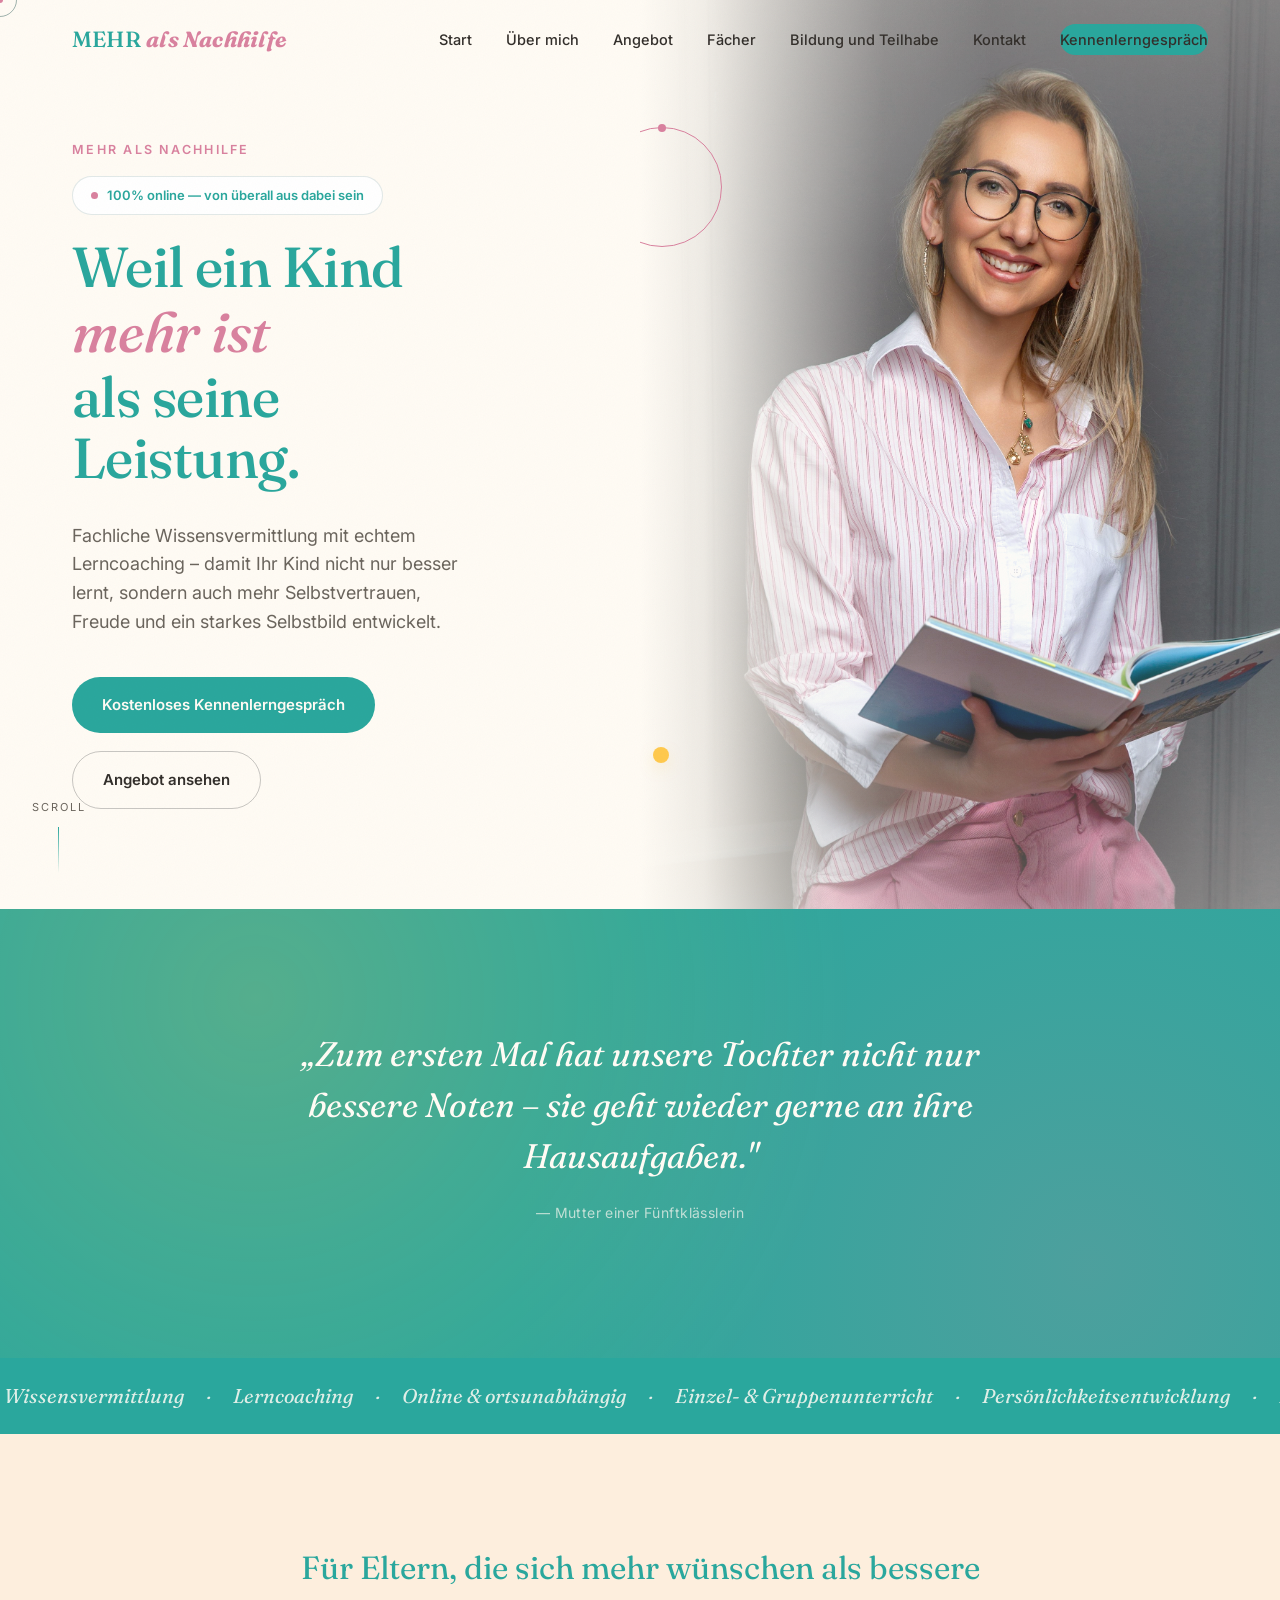
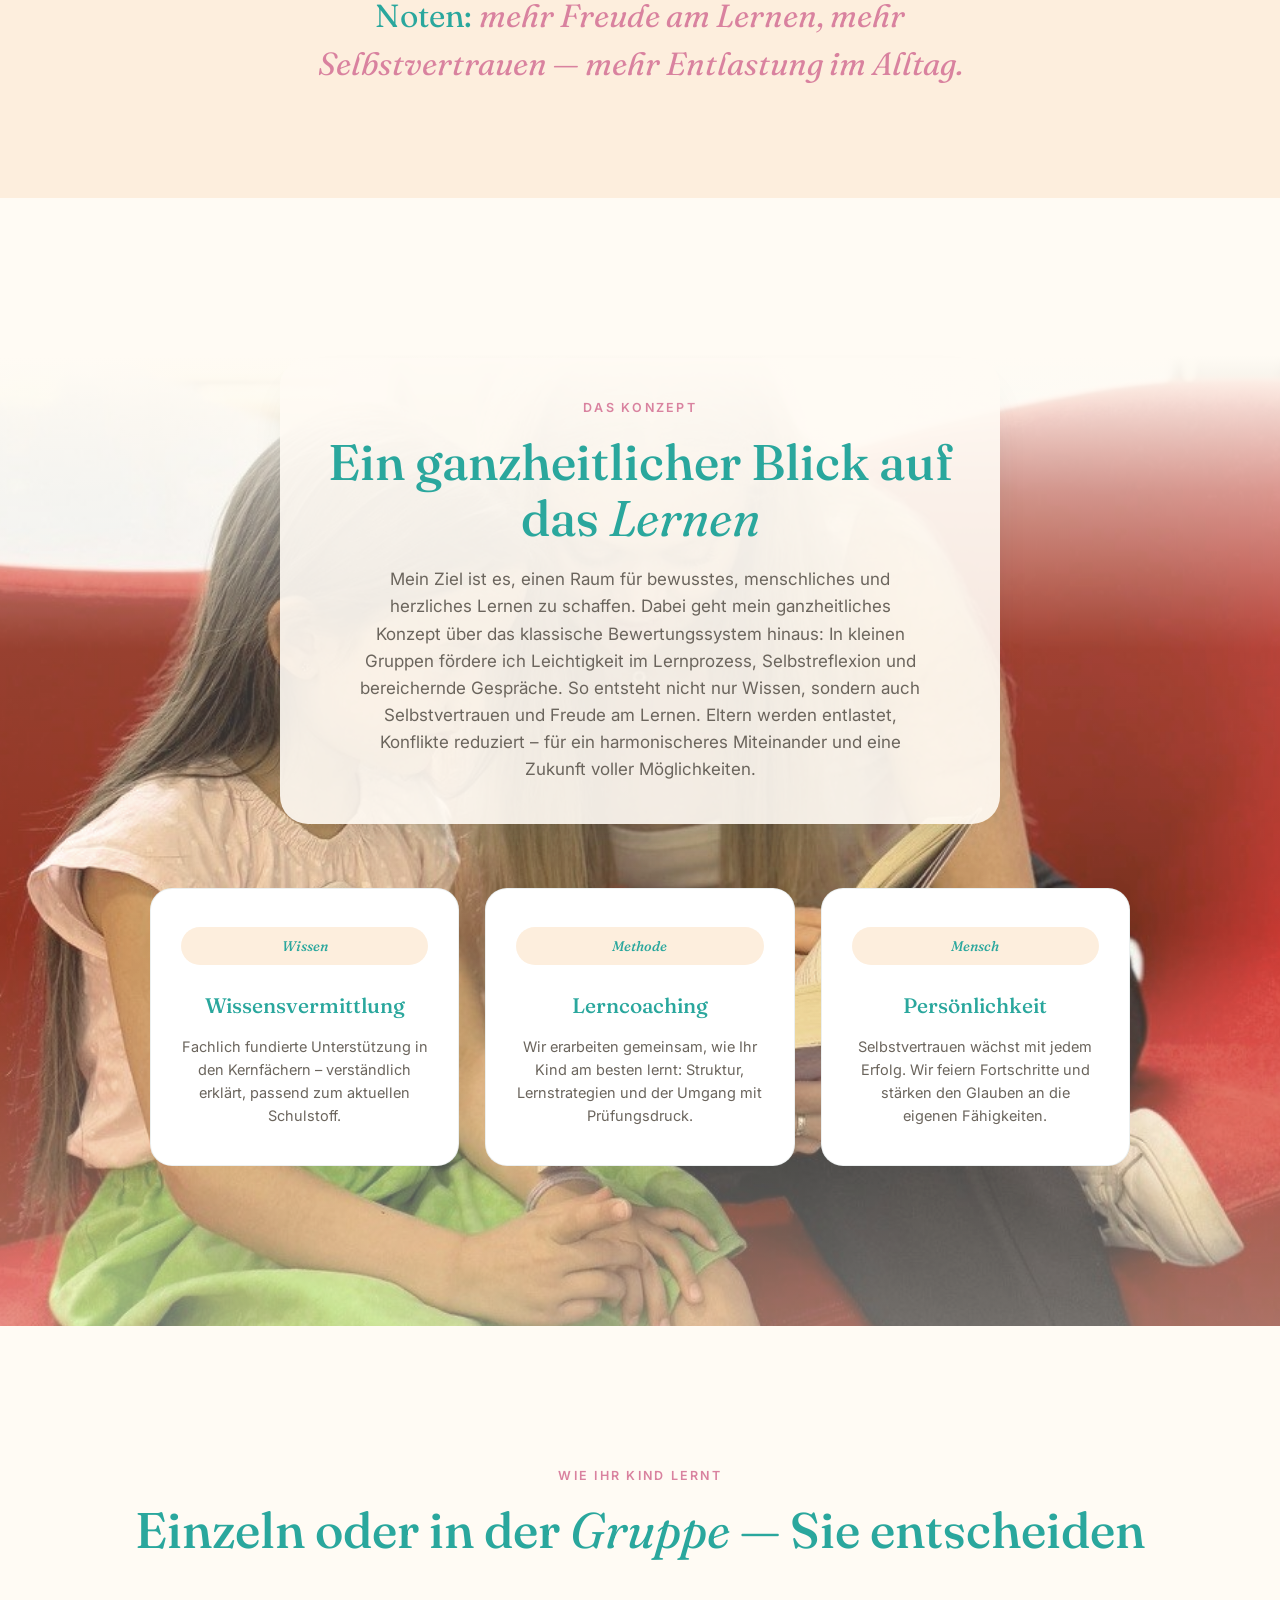
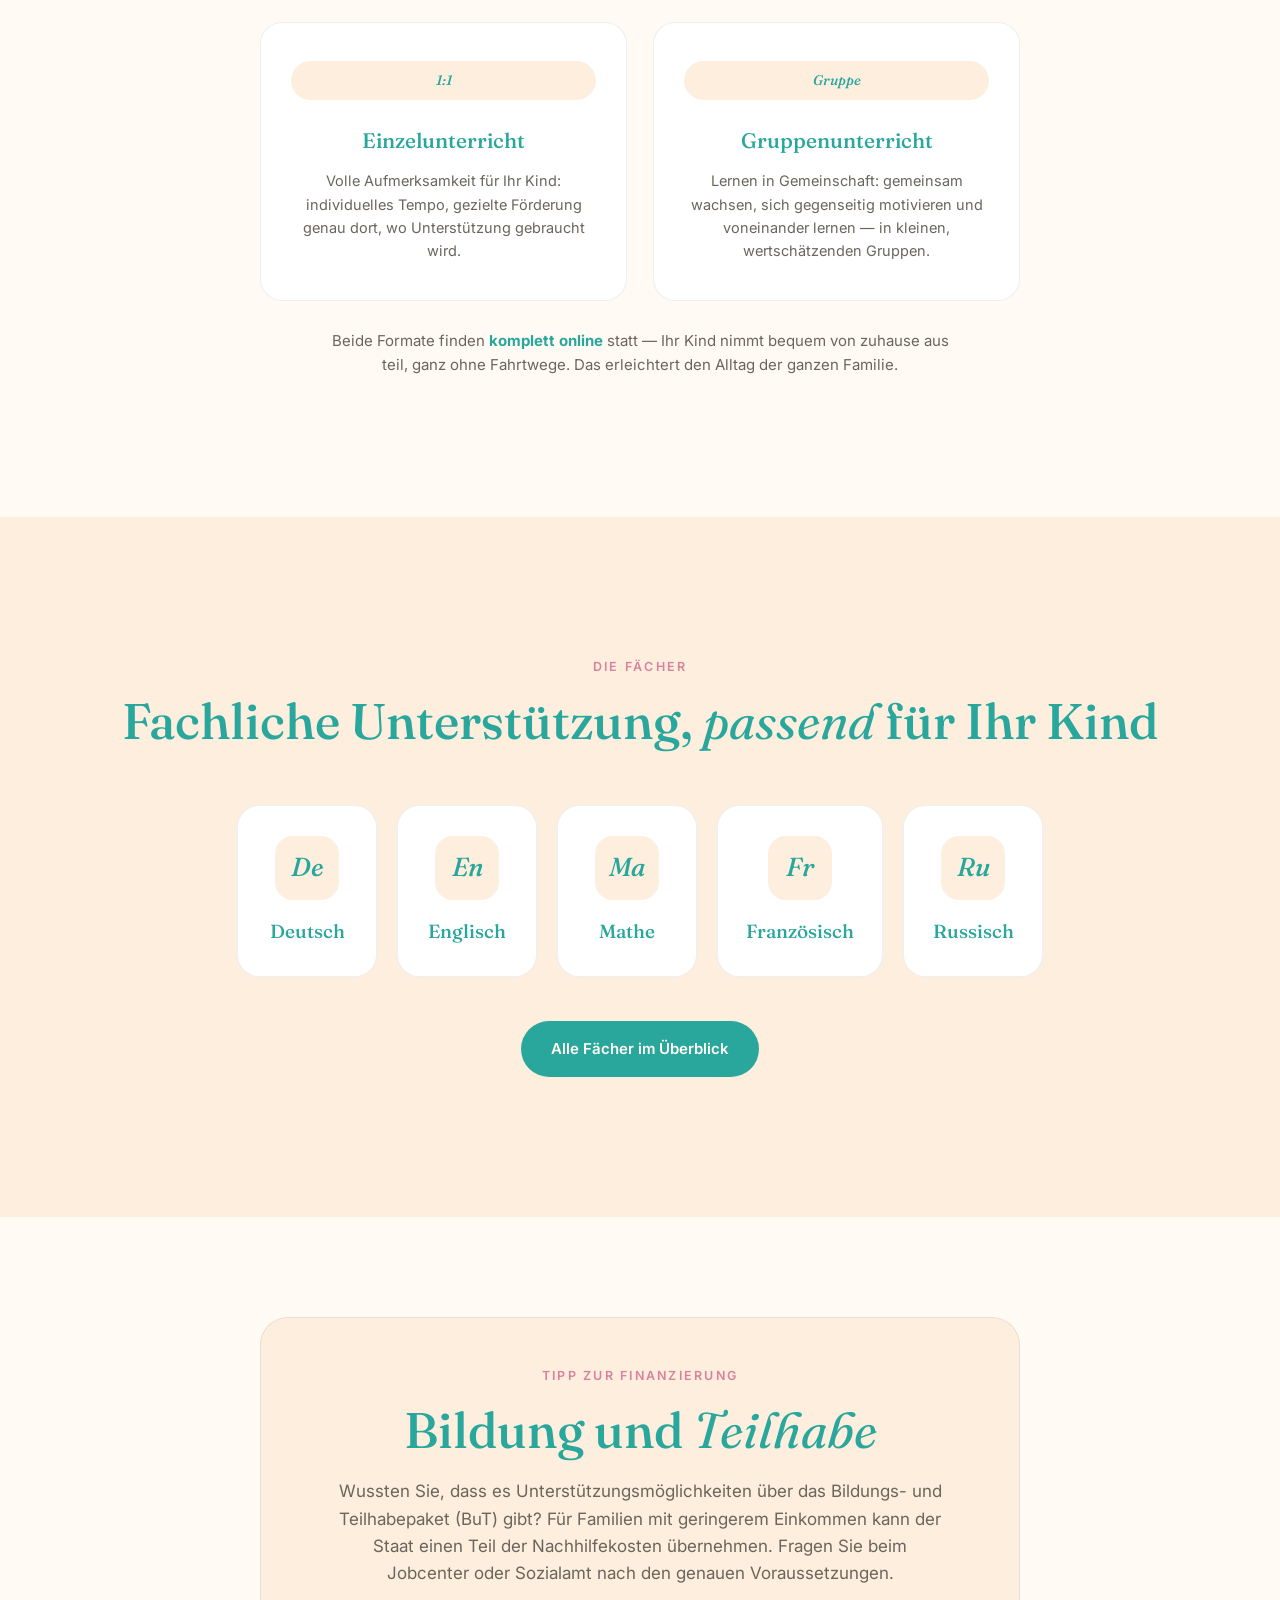
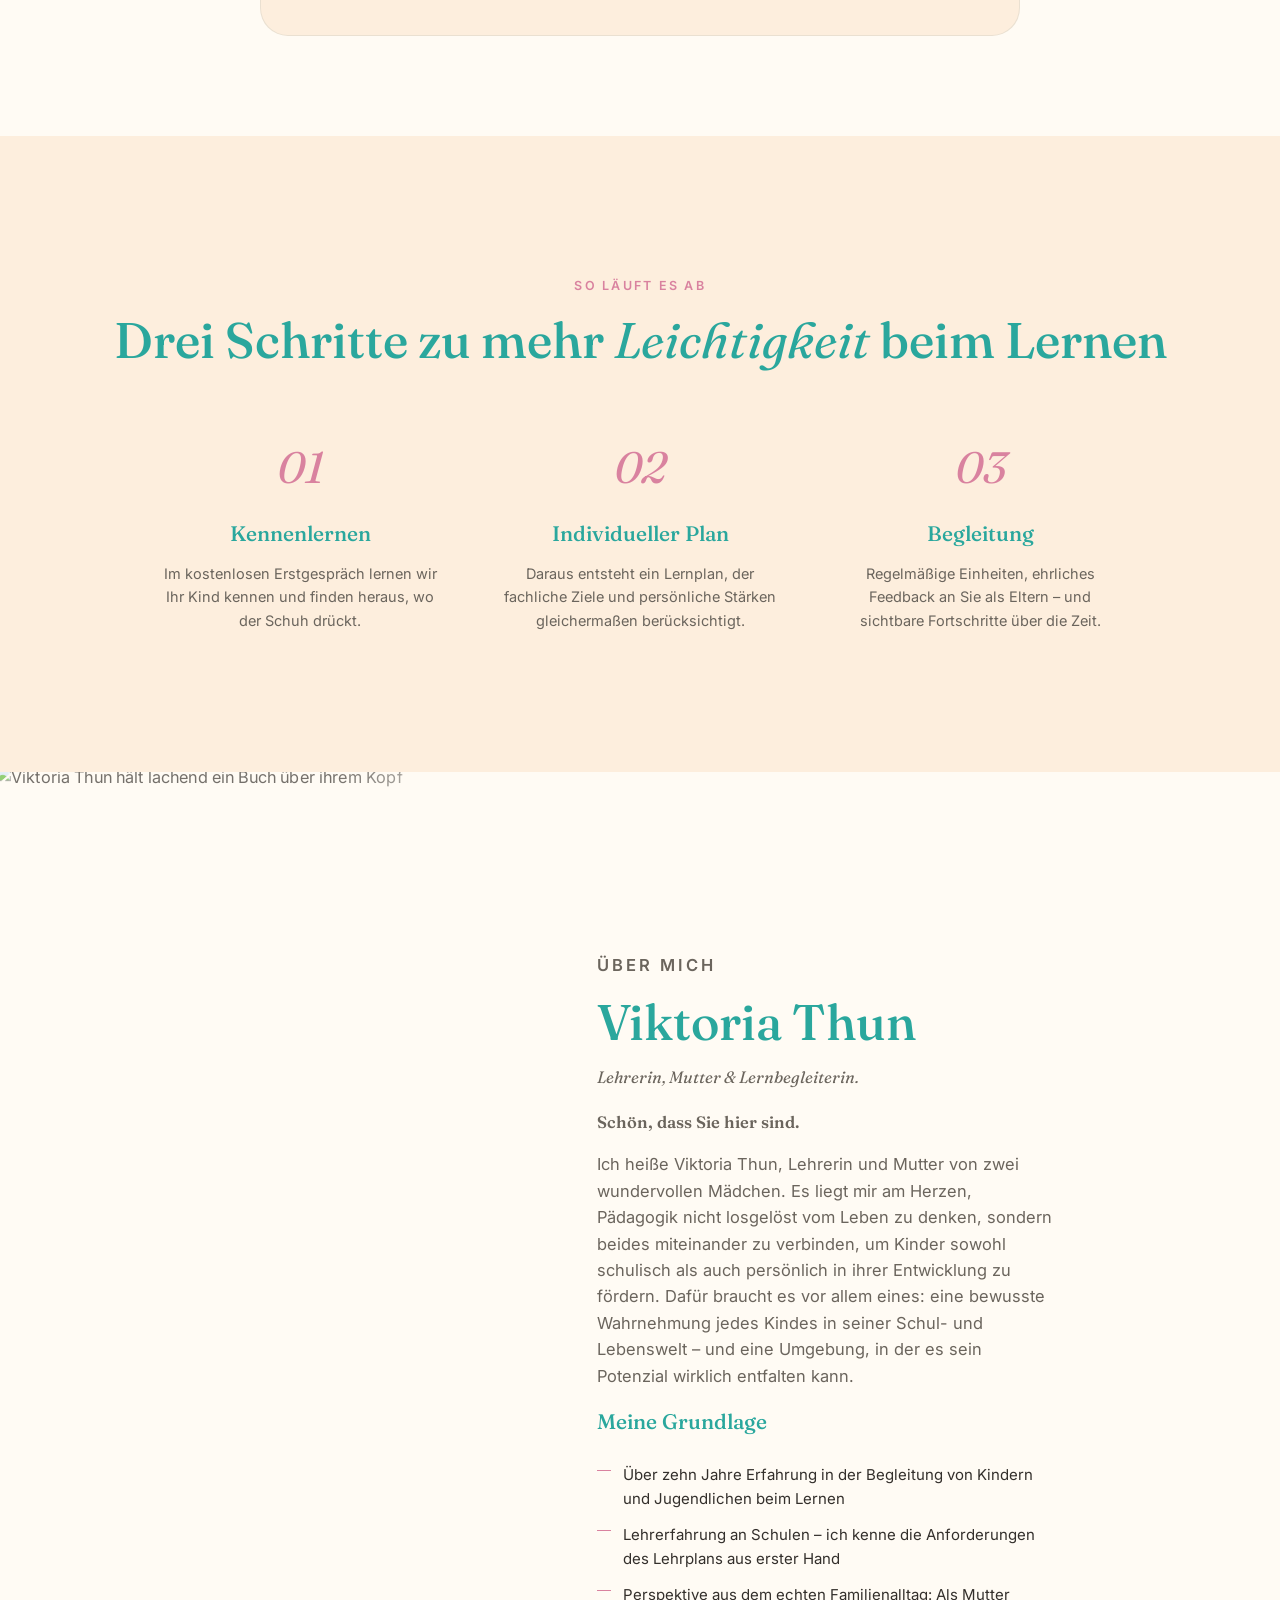
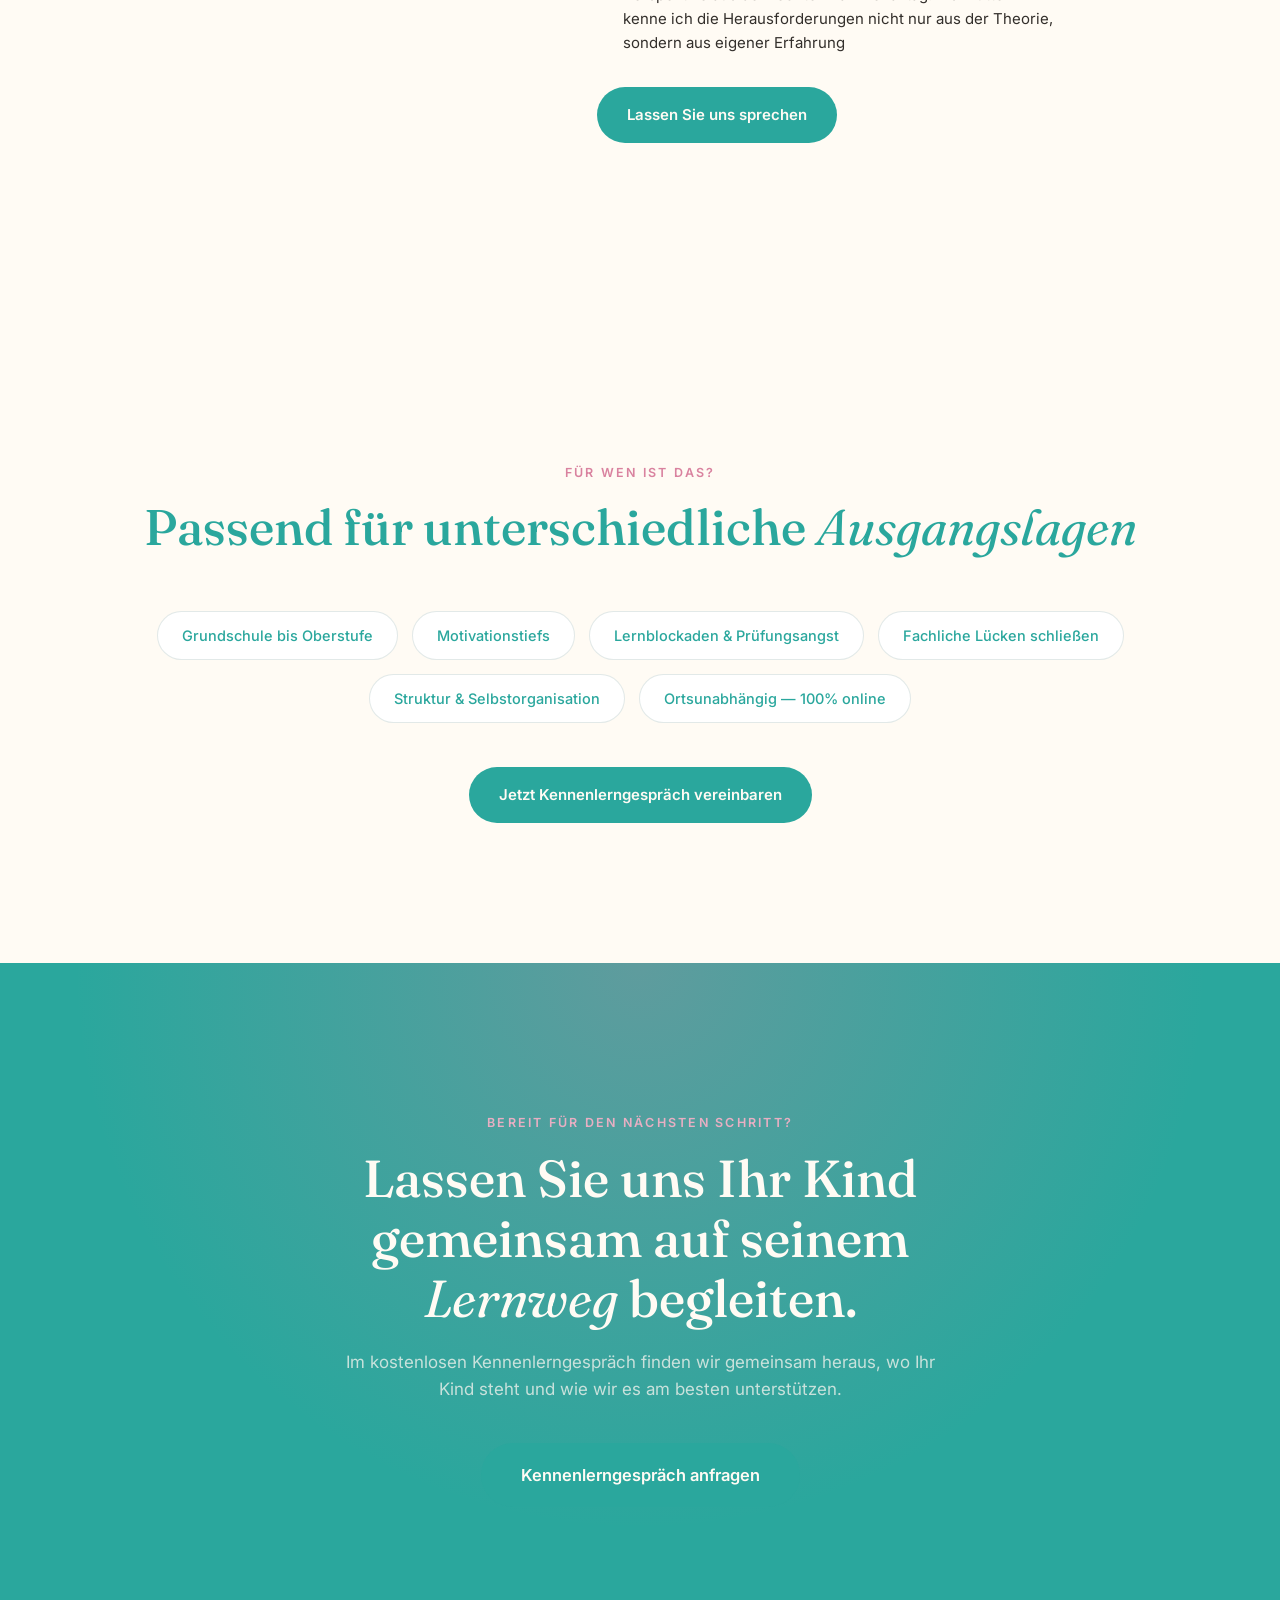
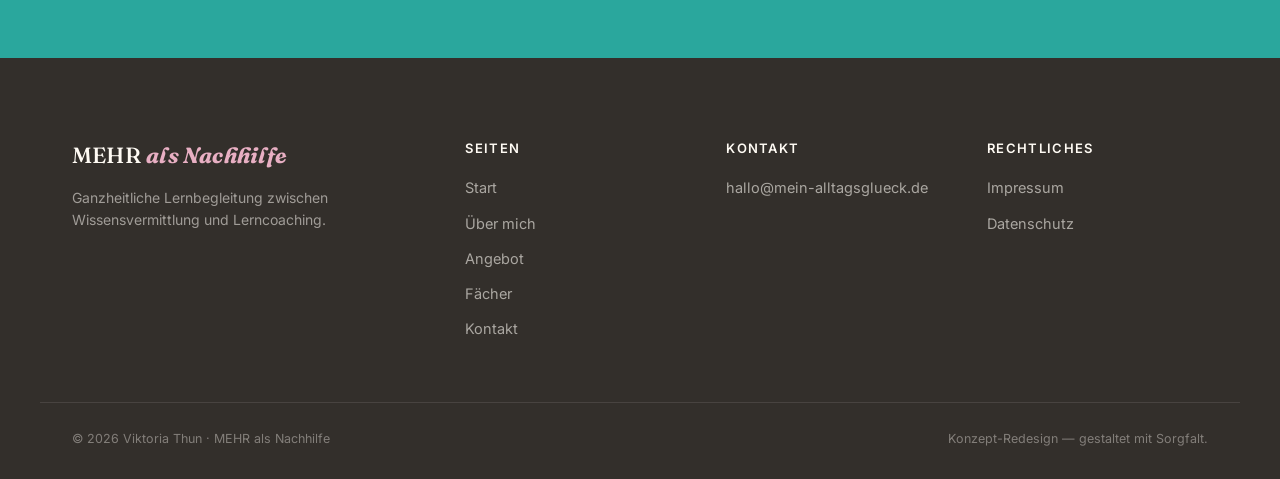
==== index.html @ cab5fed4 "Initial commit: MEHR als Nachhilfe website Static site with hero, concept, subjects, and contact sec" ====
<!DOCTYPE html>
<html lang="de">
<head>
<meta charset="UTF-8">
<meta name="viewport" content="width=device-width, initial-scale=1.0">
<title>MEHR als Nachhilfe — Viktoria Thun | Ganzheitliche Lernbegleitung</title>
<meta name="description" content="Mehr als Nachhilfe: ganzheitliche Lernbegleitung aus Wissensvermittlung, Lerncoaching und Persönlichkeitsentwicklung.">
<link rel="preconnect" href="https://fonts.googleapis.com">
<link rel="preconnect" href="https://fonts.gstatic.com" crossorigin>
<link href="https://fonts.googleapis.com/css2?family=Fraunces:ital,opsz,wght@0,9..144,300;0,9..144,400;0,9..144,500;0,9..144,600;1,9..144,400&family=Inter:wght@300;400;500;600;700&display=swap" rel="stylesheet">
<link rel="stylesheet" href="css/style.css">
</head>
<body>

<div class="cursor-dot"></div>
<div class="cursor-ring"></div>

<div class="preloader">
  <div class="preloader-inner">
    <span class="preloader-mark">MEHR als <em>Nachhilfe</em></span>
    <div class="preloader-bar"><span></span></div>
  </div>
</div>

<div class="grain"></div>

<header class="site-header" id="siteHeader">
  <div class="container header-inner">
    <a href="#top" class="logo">MEHR <em>als Nachhilfe</em></a>
    <nav class="main-nav" id="mainNav">
      <a href="#top" data-nav>Start</a>
      <a href="#ueber-mich" data-nav>Über mich</a>
      <a href="#konzept" data-nav>Angebot</a>
      <a href="faecher.html" data-nav>Fächer</a>
      <a href="#bildung-teilhabe" data-nav>Bildung und Teilhabe</a>
      <a href="#kontakt" data-nav>Kontakt</a>
      <a href="#kontakt" data-nav class="nav-cta">Kennenlerngespräch</a>
    </nav>
    <button class="burger" id="burger" aria-label="Menü öffnen">
      <span></span><span></span><span></span>
    </button>
  </div>
</header>

<main id="top">

  <!-- HERO -->
  <section class="hero" id="hero">
    <div class="hero-photo-panel">
      <img class="hero-bg-photo" src="assets/julia-schaefer.jpg" alt="Viktoria Thun, Lehrerin und Lernbegleiterin">
      <div class="hero-photo-fade"></div>
      <div class="hero-ring"></div>
      <div class="hero-dot"></div>
    </div>

    <div class="container hero-inner">
      <div class="hero-copy">
        <p class="eyebrow reveal">Mehr als Nachhilfe</p>
        <div class="hero-badge reveal"><span class="hero-badge-dot"></span>100% online — von überall aus dabei sein</div>
        <h1 class="hero-title">
          <span class="line"><span class="word" style="animation-delay:.5s">Weil</span> <span class="word" style="animation-delay:.6s">ein</span> <span class="word" style="animation-delay:.7s">Kind</span></span>
          <span class="line"><span class="word word-em" style="animation-delay:.8s">mehr</span> <span class="word word-em" style="animation-delay:.9s">ist</span></span>
          <span class="line"><span class="word" style="animation-delay:1s">als</span> <span class="word" style="animation-delay:1.1s">seine</span> <span class="word" style="animation-delay:1.2s">Leistung.</span></span>
        </h1>
        <p class="hero-sub reveal">
          Fachliche Wissensvermittlung mit echtem Lerncoaching – damit
          Ihr Kind nicht nur besser lernt, sondern auch mehr Selbstvertrauen, Freude
          und ein starkes Selbstbild entwickelt.
        </p>
        <div class="hero-actions reveal">
          <a href="#kontakt" class="btn btn-primary magnetic"><span>Kostenloses Kennenlerngespräch</span></a>
          <a href="#konzept" class="btn btn-ghost magnetic"><span>Angebot ansehen</span></a>
        </div>
      </div>
    </div>

    <div class="scroll-cue">
      <span>Scroll</span>
      <div class="scroll-cue-line"></div>
    </div>
  </section>

  <!-- ZITAT -->
  <section class="quote-section">
    <div class="quote-bg"></div>
    <div class="container quote-inner reveal">
      <p class="quote">„Zum ersten Mal hat unsere Tochter nicht nur bessere Noten – sie geht wieder gerne an ihre Hausaufgaben."</p>
      <p class="quote-attr">— Mutter einer Fünftklässlerin</p>
    </div>
  </section>

  <!-- MARQUEE -->
  <section class="marquee-section">
    <div class="marquee">
      <div class="marquee-track">
        <span>Wissensvermittlung</span><span>·</span>
        <span>Lerncoaching</span><span>·</span>
        <span>Online & ortsunabhängig</span><span>·</span>
        <span>Einzel- & Gruppenunterricht</span><span>·</span>
        <span>Persönlichkeitsentwicklung</span><span>·</span>
        <span>Individuelle Förderung</span><span>·</span>
        <span>Wissensvermittlung</span><span>·</span>
        <span>Lerncoaching</span><span>·</span>
        <span>Online & ortsunabhängig</span><span>·</span>
        <span>Einzel- & Gruppenunterricht</span><span>·</span>
        <span>Persönlichkeitsentwicklung</span><span>·</span>
        <span>Individuelle Förderung</span><span>·</span>
      </div>
    </div>
  </section>

  <!-- CLAIM -->
  <section class="claim">
    <div class="container claim-inner reveal">
      <p class="claim-text">
        Für Eltern, die sich mehr wünschen als bessere Noten:
        <span class="claim-accent">mehr Freude am Lernen, mehr Selbstvertrauen — mehr Entlastung im Alltag.</span>
      </p>
    </div>
  </section>

  <!-- KONZEPT -->
  <section class="offers offers--3 has-bg" id="konzept">
    <div class="section-bg">
      <img class="section-bg-photo" src="assets/viktoria-mit-kind.jpg" alt="Viktoria Thun liest gemeinsam mit einem Kind">
      <div class="section-bg-overlay"></div>
    </div>
    <div class="container">
      <div class="konzept-intro reveal">
        <p class="eyebrow center reveal">Das Konzept</p>
        <h2 class="section-title center reveal">Ein ganzheitlicher Blick auf das <span class="italic">Lernen</span></h2>
        <p class="section-lead center reveal">
          Mein Ziel ist es, einen Raum für bewusstes, menschliches und herzliches Lernen
          zu schaffen. Dabei geht mein ganzheitliches Konzept über das klassische
          Bewertungssystem hinaus: In kleinen Gruppen fördere ich Leichtigkeit im Lernprozess,
          Selbstreflexion und bereichernde Gespräche. So entsteht nicht nur Wissen, sondern auch
          Selbstvertrauen und Freude am Lernen. Eltern werden entlastet, Konflikte reduziert –
          für ein harmonischeres Miteinander und eine Zukunft voller Möglichkeiten.
        </p>
      </div>

      <div class="offer-grid offer-grid--3">
        <article class="offer-card reveal" data-tilt>
          <div class="offer-icon offer-mark">Wissen</div>
          <h3>Wissensvermittlung</h3>
          <p>Fachlich fundierte Unterstützung in den Kernfächern – verständlich erklärt, passend zum aktuellen Schulstoff.</p>
        </article>

        <article class="offer-card reveal" data-tilt>
          <div class="offer-icon offer-mark">Methode</div>
          <h3>Lerncoaching</h3>
          <p>Wir erarbeiten gemeinsam, wie Ihr Kind am besten lernt: Struktur, Lernstrategien und der Umgang mit Prüfungsdruck.</p>
        </article>

        <article class="offer-card reveal" data-tilt>
          <div class="offer-icon offer-mark">Mensch</div>
          <h3>Persönlichkeit</h3>
          <p>Selbstvertrauen wächst mit jedem Erfolg. Wir feiern Fortschritte und stärken den Glauben an die eigenen Fähigkeiten.</p>
        </article>
      </div>
    </div>
  </section>

  <!-- FORMAT: EINZEL- & GRUPPENUNTERRICHT -->
  <section class="offers" id="format">
    <div class="container">
      <p class="eyebrow center reveal">Wie Ihr Kind lernt</p>
      <h2 class="section-title center reveal">Einzeln oder in der <span class="italic">Gruppe</span> — Sie entscheiden</h2>

      <div class="offer-grid offer-grid--2">
        <article class="offer-card reveal" data-tilt>
          <div class="offer-icon offer-mark">1:1</div>
          <h3>Einzelunterricht</h3>
          <p>Volle Aufmerksamkeit für Ihr Kind: individuelles Tempo, gezielte Förderung genau dort, wo Unterstützung gebraucht wird.</p>
        </article>

        <article class="offer-card reveal" data-tilt>
          <div class="offer-icon offer-mark">Gruppe</div>
          <h3>Gruppenunterricht</h3>
          <p>Lernen in Gemeinschaft: gemeinsam wachsen, sich gegenseitig motivieren und voneinander lernen — in kleinen, wertschätzenden Gruppen.</p>
        </article>
      </div>

      <p class="format-note reveal">
        Beide Formate finden <strong>komplett online</strong> statt — Ihr Kind nimmt bequem
        von zuhause aus teil, ganz ohne Fahrtwege. Das erleichtert den Alltag der ganzen Familie.
      </p>
    </div>
  </section>

  <!-- FÄCHER PREVIEW -->
  <section class="faecher-preview" id="faecher">
    <div class="container">
      <p class="eyebrow center reveal">Die Fächer</p>
      <h2 class="section-title center reveal">Fachliche Unterstützung, <span class="italic">passend</span> für Ihr Kind</h2>

      <div class="faecher-preview-grid reveal">
        <div class="faecher-preview-card"><span class="faecher-preview-flag">De</span><span>Deutsch</span></div>
        <div class="faecher-preview-card"><span class="faecher-preview-flag">En</span><span>Englisch</span></div>
        <div class="faecher-preview-card"><span class="faecher-preview-flag">Ma</span><span>Mathe</span></div>
        <div class="faecher-preview-card"><span class="faecher-preview-flag">Fr</span><span>Französisch</span></div>
        <div class="faecher-preview-card"><span class="faecher-preview-flag">Ru</span><span>Russisch</span></div>
      </div>
      <div class="faecher-preview-cta reveal">
        <a href="faecher.html" class="btn btn-primary magnetic"><span>Alle Fächer im Überblick</span></a>
      </div>
    </div>
  </section>

  <!-- BILDUNG UND TEILHABE -->
  <section class="but" id="bildung-teilhabe">
    <div class="container">
      <div class="but-card reveal">
        <p class="eyebrow center">Tipp zur Finanzierung</p>
        <h2 class="section-title center">Bildung und <span class="italic">Teilhabe</span></h2>
        <p class="section-lead center">
          Wussten Sie, dass es Unterstützungsmöglichkeiten über das Bildungs- und
          Teilhabepaket (BuT) gibt? Für Familien mit geringerem Einkommen kann der
          Staat einen Teil der Nachhilfekosten übernehmen. Fragen Sie beim Jobcenter
          oder Sozialamt nach den genauen Voraussetzungen.
        </p>
      </div>
    </div>
  </section>

  <!-- ABLAUF -->
  <section class="process" id="ablauf">
    <div class="container">
      <p class="eyebrow center reveal">So läuft es ab</p>
      <h2 class="section-title center reveal">Drei Schritte zu mehr <span class="italic">Leichtigkeit</span> beim Lernen</h2>

      <div class="process-grid">
        <div class="step reveal">
          <span class="step-num">01</span>
          <h3>Kennenlernen</h3>
          <p>Im kostenlosen Erstgespräch lernen wir Ihr Kind kennen und finden heraus, wo der Schuh drückt.</p>
        </div>
        <div class="step reveal">
          <span class="step-num">02</span>
          <h3>Individueller Plan</h3>
          <p>Daraus entsteht ein Lernplan, der fachliche Ziele und persönliche Stärken gleichermaßen berücksichtigt.</p>
        </div>
        <div class="step reveal">
          <span class="step-num">03</span>
          <h3>Begleitung</h3>
          <p>Regelmäßige Einheiten, ehrliches Feedback an Sie als Eltern – und sichtbare Fortschritte über die Zeit.</p>
        </div>
      </div>
    </div>
  </section>

  <!-- ÜBER MICH -->
  <section class="about" id="ueber-mich">
    <div class="about-photo-panel">
      <img class="about-bg-photo" src="assets/viktoria-buch-kopf.jpg" alt="Viktoria Thun hält lachend ein Buch über ihrem Kopf">
      <div class="about-photo-fade"></div>
    </div>
    <div class="container about-inner">
      <div class="about-content reveal">
        <p class="eyebrow">Über mich</p>
        <h2 class="section-title">Viktoria Thun</h2>
        <p class="about-lead">Lehrerin, Mutter &amp; Lernbegleiterin.</p>
        <p class="about-greeting">Schön, dass Sie hier sind.</p>
        <p>
          Ich heiße Viktoria Thun, Lehrerin und Mutter von
          zwei wundervollen Mädchen. Es liegt mir am Herzen, Pädagogik nicht losgelöst
          vom Leben zu denken, sondern beides miteinander zu verbinden, um Kinder
          sowohl schulisch als auch persönlich in ihrer Entwicklung zu fördern.
          Dafür braucht es vor allem eines:
          eine bewusste Wahrnehmung jedes Kindes in seiner Schul- und Lebenswelt – und
          eine Umgebung, in der es sein Potenzial wirklich entfalten kann.
        </p>
        <h3 class="warum-title">Meine Grundlage</h3>
        <ul class="about-list">
          <li>Über zehn Jahre Erfahrung in der Begleitung von Kindern und Jugendlichen beim Lernen</li>
          <li>Lehrerfahrung an Schulen – ich kenne die Anforderungen des Lehrplans aus erster Hand</li>
          <li>Perspektive aus dem echten Familienalltag: Als Mutter kenne ich die Herausforderungen nicht nur aus der Theorie, sondern aus eigener Erfahrung</li>
        </ul>
        <a href="#kontakt" class="btn btn-primary magnetic"><span>Lassen Sie uns sprechen</span></a>
      </div>
    </div>
  </section>

  <!-- ZIELGRUPPE -->
  <section class="audience" id="zielgruppe">
    <div class="container">
      <p class="eyebrow center reveal">Für wen ist das?</p>
      <h2 class="section-title center reveal">Passend für unterschiedliche <span class="italic">Ausgangslagen</span></h2>

      <div class="audience-list reveal">
        <span class="audience-pill">Grundschule bis Oberstufe</span>
        <span class="audience-pill">Motivationstiefs</span>
        <span class="audience-pill">Lernblockaden &amp; Prüfungsangst</span>
        <span class="audience-pill">Fachliche Lücken schließen</span>
        <span class="audience-pill">Struktur &amp; Selbstorganisation</span>
        <span class="audience-pill">Ortsunabhängig — 100% online</span>
      </div>
      <div class="audience-cta reveal">
        <a href="#kontakt" class="btn btn-primary magnetic"><span>Jetzt Kennenlerngespräch vereinbaren</span></a>
      </div>
    </div>
  </section>

  <!-- FINAL CTA -->
  <section class="final-cta" id="kontakt">
    <div class="final-cta-bg"></div>
    <div class="container final-cta-inner reveal">
      <p class="eyebrow eyebrow-light">Bereit für den nächsten Schritt?</p>
      <h2>Lassen Sie uns Ihr Kind gemeinsam auf seinem <span class="italic">Lernweg</span> begleiten.</h2>
      <p class="final-cta-sub">Im kostenlosen Kennenlerngespräch finden wir gemeinsam heraus, wo Ihr Kind steht und wie wir es am besten unterstützen.</p>
      <a href="mailto:hallo@mein-alltagsglueck.de" class="btn btn-primary btn-lg magnetic"><span>Kennenlerngespräch anfragen</span></a>
    </div>
  </section>

</main>

<footer class="site-footer">
  <div class="container footer-inner">
    <div class="footer-brand">
      <a href="#top" class="logo">MEHR <em>als Nachhilfe</em></a>
      <p>Ganzheitliche Lernbegleitung zwischen Wissensvermittlung und Lerncoaching.</p>
    </div>
    <div class="footer-col">
      <h4>Seiten</h4>
      <a href="#top">Start</a>
      <a href="#ueber-mich">Über mich</a>
      <a href="#konzept">Angebot</a>
      <a href="faecher.html">Fächer</a>
      <a href="#kontakt">Kontakt</a>
    </div>
    <div class="footer-col">
      <h4>Kontakt</h4>
      <a href="mailto:hallo@mein-alltagsglueck.de">hallo@mein-alltagsglueck.de</a>
    </div>
    <div class="footer-col">
      <h4>Rechtliches</h4>
      <a href="impressum.html">Impressum</a>
      <a href="datenschutz.html">Datenschutz</a>
    </div>
  </div>
  <div class="container footer-bottom">
    <span>© 2026 Viktoria Thun · MEHR als Nachhilfe</span>
    <span>Konzept-Redesign — gestaltet mit Sorgfalt.</span>
  </div>
</footer>

<script src="js/script.js"></script>
</body>
</html>
---- css/style.css ----
/* ============ TOKENS ============ */
:root{
  --ivory:#FFFBF4;
  --ivory-alt:#FDEEDD;
  --ink:#332F2B;
  --ink-soft:#6B655D;
  --forest:#2AA79D;
  --forest-light:#6FCFC5;
  --terracotta:#D9829F;
  --terracotta-light:#E8AFC3;
  --gold:#FFC94D;
  --white:#FFFFFF;

  --font-serif:'Fraunces', serif;
  --font-sans:'Inter', sans-serif;

  --ease:cubic-bezier(.16,1,.3,1);
  --container:1200px;
}

*,*::before,*::after{box-sizing:border-box;}
html{scroll-behavior:smooth;}
body{
  margin:0;
  background:var(--ivory);
  color:var(--ink);
  font-family:var(--font-sans);
  font-size:16px;
  line-height:1.6;
  overflow-x:hidden;
  cursor:default;
}
img{max-width:100%;display:block;}
a{color:inherit;text-decoration:none;}
ul{margin:0;padding:0;list-style:none;}
.container{max-width:var(--container);margin:0 auto;padding:0 32px;}
.italic{font-family:var(--font-serif);font-style:italic;font-weight:400;}

/* ============ GRAIN OVERLAY ============ */
.grain{
  position:fixed;inset:0;pointer-events:none;z-index:9998;
  opacity:.035;mix-blend-mode:multiply;
  background-image:url("data:image/svg+xml,%3Csvg xmlns='http://www.w3.org/2000/svg' width='120' height='120'%3E%3Cfilter id='n'%3E%3CfeTurbulence type='fractalNoise' baseFrequency='0.9' numOctaves='2' stitchTiles='stitch'/%3E%3C/filter%3E%3Crect width='100%25' height='100%25' filter='url(%23n)'/%3E%3C/svg%3E");
}

/* ============ CUSTOM CURSOR ============ */
.cursor-dot,.cursor-ring{
  position:fixed;top:0;left:0;border-radius:50%;pointer-events:none;z-index:9999;
  transform:translate(-50%,-50%);
}
.cursor-dot{width:6px;height:6px;background:var(--terracotta);transition:opacity .2s;}
.cursor-ring{
  width:34px;height:34px;border:1px solid rgba(18,72,68,.4);
  transition:transform .15s var(--ease),opacity .2s,border-color .2s,width .2s,height .2s;
}
.cursor-ring.hovered{
  width:56px;height:56px;border-color:var(--terracotta);
  background:rgba(217,130,159,.08);
}
@media (hover:none), (pointer:coarse){
  .cursor-dot,.cursor-ring{display:none;}
}

/* ============ PRELOADER ============ */
.preloader{
  position:fixed;inset:0;z-index:10000;background:var(--forest);
  display:flex;align-items:center;justify-content:center;
  transition:transform .9s var(--ease),opacity .6s ease .3s;
}
.preloader.done{transform:translateY(-100%);opacity:0;pointer-events:none;}
.preloader-inner{text-align:center;color:var(--ivory);}
.preloader-mark{
  font-family:var(--font-serif);font-size:clamp(28px,5vw,44px);
  letter-spacing:.02em;font-style:italic;opacity:0;
  animation:fadeUp .8s var(--ease) .2s forwards;
}
.preloader-mark em{font-style:italic;font-weight:700;color:var(--terracotta);}
.preloader-bar{width:180px;height:1px;background:rgba(250,246,240,.2);margin:22px auto 0;overflow:hidden;}
.preloader-bar span{display:block;height:100%;width:0%;background:var(--terracotta);animation:loadbar 1.6s var(--ease) forwards;}
@keyframes loadbar{to{width:100%;}}
@keyframes fadeUp{from{opacity:0;transform:translateY(14px);}to{opacity:1;transform:translateY(0);}}

/* ============ REVEAL ANIMATION ============ */
.reveal{opacity:0;transform:translateY(28px);transition:opacity .8s var(--ease),transform .8s var(--ease);}
.reveal.in-view{opacity:1;transform:translateY(0);}

/* ============ HEADER ============ */
.site-header{
  position:fixed;top:0;left:0;right:0;z-index:500;
  padding:22px 0;transition:padding .4s var(--ease),background .4s var(--ease),box-shadow .4s var(--ease);
}
.site-header.scrolled{
  padding:12px 0;background:rgba(250,246,240,.75);backdrop-filter:blur(14px) saturate(160%);
  box-shadow:0 1px 0 rgba(18,72,68,.08);
}
.header-inner{display:flex;align-items:center;justify-content:space-between;}
.logo{font-family:var(--font-serif);font-size:22px;font-weight:500;color:var(--forest);letter-spacing:.01em;}
.logo em{font-style:italic;font-weight:700;color:var(--terracotta);}
.main-nav{display:flex;align-items:center;gap:34px;}
.main-nav a{
  position:relative;font-size:14.5px;font-weight:500;color:var(--ink);padding:4px 0;
}
.main-nav a:not(.nav-cta)::after{
  content:'';position:absolute;left:0;bottom:0;width:0;height:1px;background:var(--terracotta);
  transition:width .3s var(--ease);
}
.main-nav a:not(.nav-cta):hover::after{width:100%;}
.nav-cta{
  background:var(--forest);color:var(--ivory);padding:10px 20px;border-radius:100px;
  transition:background .3s var(--ease),transform .3s var(--ease);
}
.nav-cta:hover{background:var(--terracotta);transform:translateY(-2px);}
.burger{display:none;flex-direction:column;gap:5px;background:none;border:none;cursor:pointer;padding:8px;}
.burger span{width:22px;height:2px;background:var(--forest);border-radius:2px;}

/* ============ BUTTONS ============ */
.btn{
  position:relative;display:inline-flex;align-items:center;justify-content:center;
  padding:16px 30px;border-radius:100px;font-size:15px;font-weight:600;
  overflow:hidden;isolation:isolate;transition:transform .3s var(--ease),box-shadow .3s var(--ease);
}
.btn span{position:relative;z-index:2;}
.btn-primary{background:var(--forest);color:var(--ivory);}
.btn-primary::before{
  content:'';position:absolute;inset:0;z-index:1;background:var(--terracotta);
  transform:translateX(-101%);transition:transform .45s var(--ease);
}
.btn-primary:hover::before{transform:translateX(0);}
.btn-primary:hover{box-shadow:0 12px 30px -8px rgba(18,72,68,.5);}
.btn-lg{padding:19px 40px;font-size:16.5px;}
.btn-ghost{border:1px solid rgba(38,42,46,.25);color:var(--ink);background:transparent;}
.btn-ghost:hover{border-color:var(--forest);background:var(--forest);color:var(--ivory);}
.btn-dark{background:var(--ink);color:var(--ivory);}
.btn-dark:hover{background:var(--terracotta);}
.btn-outline-light{border:1px solid rgba(250,246,240,.35);color:var(--ivory);background:transparent;margin-top:8px;}
.btn-outline-light:hover{background:var(--ivory);color:var(--forest);}
.magnetic{will-change:transform;}

/* ============ EYEBROW / TITLES ============ */
.eyebrow{
  font-size:12.5px;letter-spacing:.18em;text-transform:uppercase;font-weight:600;
  color:var(--terracotta);margin:0 0 16px;
}
.eyebrow-light{color:var(--terracotta-light);}
.eyebrow.center{text-align:center;}
.section-title{
  font-family:var(--font-serif);font-weight:500;font-size:clamp(30px,4.2vw,50px);
  line-height:1.12;margin:0 0 20px;color:var(--forest);
}
.section-title.light{color:var(--ivory);}
.section-title.center{text-align:center;margin-left:auto;margin-right:auto;}
.section-lead{
  max-width:560px;color:var(--ink-soft);font-size:17px;
}
.section-lead.center{margin:0 auto;text-align:center;}

/* ============ HERO ============ */
.hero{
  position:relative;min-height:100svh;display:flex;align-items:center;
  padding:140px 0 100px;overflow:hidden;background:var(--ivory);
}
.hero > .container{width:100%;}
.hero-photo-panel{
  position:absolute;top:0;right:0;bottom:0;width:50%;z-index:0;overflow:hidden;
}
.hero-bg-photo{
  width:100%;height:100%;object-fit:cover;object-position:center 14%;
  transform:scale(1.08);
  filter:grayscale(.05) saturate(1.12) brightness(1.08) contrast(.95) sepia(.05);
}
.hero-photo-fade{
  position:absolute;inset:0;z-index:1;
  background:
    linear-gradient(90deg,var(--ivory) 0%,rgba(255,251,244,.9) 10%,rgba(255,251,244,.55) 24%,rgba(255,251,244,.2) 38%,rgba(255,251,244,0) 55%),
    linear-gradient(0deg,rgba(255,251,244,.35) 0%,rgba(255,251,244,0) 32%),
    linear-gradient(180deg,rgba(255,251,244,.3) 0%,rgba(255,251,244,0) 28%);
}
.hero-ring{
  position:absolute;z-index:2;width:120px;aspect-ratio:1/1;top:14%;left:-6%;
  border:1px solid var(--terracotta);border-radius:50%;animation:spin 24s linear infinite;
}
.hero-ring::before{
  content:'';position:absolute;top:-4px;left:50%;width:8px;height:8px;background:var(--terracotta);
  border-radius:50%;transform:translateX(-50%);
}
.hero-dot{
  position:absolute;z-index:2;width:16px;height:16px;background:var(--gold);border-radius:50%;
  bottom:16%;left:2%;box-shadow:0 6px 16px -4px rgba(255,201,77,.6);
}
.hero-inner{position:relative;z-index:2;}
.hero-copy{max-width:440px;}
.hero-title{
  font-family:var(--font-serif);font-weight:500;color:var(--forest);
  font-size:clamp(32px,4.4vw,60px);line-height:1.08;letter-spacing:-.01em;margin:0 0 28px;
  overflow-wrap:break-word;
}
.hero-title .line{display:block;overflow:hidden;padding-bottom:.08em;}
.hero-title .word{display:inline-block;opacity:0;transform:translateY(110%) rotate(4deg);animation:wordUp .9s var(--ease) forwards;}
.hero-title .word-em{font-style:italic;color:var(--terracotta);}
@keyframes wordUp{to{opacity:1;transform:translateY(0) rotate(0);}}
.hero-badge{
  display:inline-flex;align-items:center;gap:9px;margin:0 0 22px;padding:8px 18px;
  border-radius:100px;background:var(--white);border:1px solid rgba(18,72,68,.12);
  font-size:13px;font-weight:600;color:var(--forest);
}
.hero-badge-dot{width:7px;height:7px;border-radius:50%;background:var(--terracotta);flex:none;}
.hero-sub{font-size:18px;color:var(--ink-soft);max-width:400px;margin:0 0 40px;transition-delay:1.95s;}
.hero-actions{display:flex;gap:18px;flex-wrap:wrap;transition-delay:2.1s;}

.scroll-cue{
  position:absolute;bottom:36px;left:32px;
  display:flex;flex-direction:column;align-items:center;gap:10px;z-index:2;
  font-size:11px;letter-spacing:.18em;text-transform:uppercase;color:var(--ink-soft);
}
.scroll-cue-line{width:1px;height:46px;background:linear-gradient(var(--forest),transparent);position:relative;overflow:hidden;}
.scroll-cue-line::after{
  content:'';position:absolute;top:-100%;left:0;width:100%;height:100%;background:var(--terracotta);
  animation:scrollDrip 2s ease-in-out infinite;
}
@keyframes scrollDrip{0%{top:-100%;}60%{top:100%;}100%{top:100%;}}

/* ============ MARQUEE ============ */
.marquee-section{background:var(--forest);padding:22px 0;overflow:hidden;}
.marquee{width:100%;overflow:hidden;}
.marquee-track{
  display:flex;white-space:nowrap;width:max-content;gap:14px;
  font-family:var(--font-serif);font-style:italic;font-size:20px;color:var(--ivory);
  animation:scrollLeft 30s linear infinite;
}
.marquee-track span{opacity:.85;padding:0 4px;}
@keyframes scrollLeft{from{transform:translateX(0);}to{transform:translateX(-50%);}}

/* ============ CLAIM ============ */
.claim{padding:110px 0;background:var(--ivory-alt);text-align:center;}
.claim-inner{max-width:820px;margin:0 auto;}
.claim-text{font-family:var(--font-serif);font-weight:400;font-size:clamp(22px,3vw,32px);line-height:1.5;color:var(--forest);margin:0;}
.claim-accent{font-style:italic;color:var(--terracotta);}

/* ============ OFFERS / KONZEPT ============ */
.offers{padding:140px 0;position:relative;}
.offers.has-bg{padding:160px 0;overflow:hidden;}
.offers.has-bg .container{position:relative;z-index:2;}
.section-bg{position:absolute;inset:0;z-index:0;overflow:hidden;}
.section-bg-photo{
  width:100%;height:100%;object-fit:cover;object-position:center 55%;
  transform:scale(1.06);
  filter:saturate(.8) brightness(1.08) contrast(.95) sepia(.1) hue-rotate(15deg);
}
.section-bg-overlay{
  position:absolute;inset:0;
  background:
    linear-gradient(180deg,
      var(--ivory) 0%,
      var(--ivory) 14%,
      rgba(255,251,244,.55) 26%,
      rgba(255,251,244,.18) 40%,
      rgba(255,251,244,.12) 65%,
      rgba(255,251,244,.4) 100%);
}
.konzept-intro{
  max-width:720px;margin:0 auto 24px;padding:40px 44px;
  background:rgba(255,251,244,.9);border-radius:28px;
  box-shadow:0 20px 50px -25px rgba(18,72,68,.2);
}
.offer-grid{
  display:grid;grid-template-columns:repeat(4,1fr);gap:26px;margin-top:64px;
}
.offer-grid--3{grid-template-columns:repeat(3,1fr);max-width:980px;margin-left:auto;margin-right:auto;}
.offer-grid--2{grid-template-columns:repeat(2,1fr);max-width:760px;margin-left:auto;margin-right:auto;}
.offer-card{
  background:var(--white);border-radius:22px;padding:38px 30px;text-align:center;
  border:1px solid rgba(18,72,68,.08);
  transition:transform .1s linear,box-shadow .4s var(--ease),border-color .4s var(--ease);
  transform-style:preserve-3d;perspective:800px;
}
.offer-card:hover{box-shadow:0 24px 50px -20px rgba(18,72,68,.25);border-color:transparent;}
.offer-icon{
  width:56px;height:56px;border-radius:16px;background:var(--ivory-alt);color:var(--forest);
  display:flex;align-items:center;justify-content:center;margin:0 auto 24px;
  transition:background .3s var(--ease),color .3s var(--ease);
}
.offer-card:hover .offer-icon{background:var(--forest);color:var(--ivory);}
.offer-mark{
  width:auto;height:auto;padding:8px 18px;border-radius:100px;
  font-family:var(--font-serif);font-style:italic;font-size:14px;font-weight:500;
}
.offer-card h3{font-family:var(--font-serif);font-size:21px;font-weight:500;margin:0 0 12px;color:var(--forest);}
.offer-card p{font-size:14.5px;color:var(--ink-soft);margin:0;}

/* ============ FORMAT (EINZEL/GRUPPE) ============ */
.format-note{
  max-width:640px;margin:28px auto 0;text-align:center;font-size:15px;color:var(--ink-soft);
}
.format-note strong{color:var(--forest);}

/* ============ FÄCHER PREVIEW ============ */
.faecher-preview{padding:140px 0;background:var(--ivory-alt);}
.faecher-preview-cta{text-align:center;margin-top:44px;}
.faecher-preview-grid{display:flex;flex-wrap:wrap;justify-content:center;gap:20px;margin-top:56px;}
.faecher-preview-card{
  display:flex;flex-direction:column;align-items:center;gap:16px;
  background:var(--white);border-radius:22px;padding:30px 28px;min-width:140px;
  border:1px solid rgba(18,72,68,.08);
  transition:transform .3s var(--ease),box-shadow .4s var(--ease),border-color .4s var(--ease);
}
.faecher-preview-card:hover{transform:translateY(-6px);box-shadow:0 24px 50px -20px rgba(18,72,68,.25);border-color:transparent;}
.faecher-preview-flag{
  display:inline-flex;align-items:center;justify-content:center;width:64px;height:64px;
  border-radius:18px;background:var(--ivory-alt);color:var(--forest);
  font-family:var(--font-serif);font-style:italic;font-weight:500;font-size:26px;
  transition:background .3s var(--ease),color .3s var(--ease);
}
.faecher-preview-card:hover .faecher-preview-flag{background:var(--forest);color:var(--ivory);}
.faecher-preview-card span:last-child{font-family:var(--font-serif);font-size:19px;font-weight:500;color:var(--forest);}

/* ============ BILDUNG UND TEILHABE ============ */
.but{padding:100px 0;}
.but-card{
  max-width:760px;margin:0 auto;padding:48px 52px;
  background:var(--ivory-alt);border-radius:28px;border:1px solid rgba(18,72,68,.08);
}
.but-card .section-lead{margin:0 auto;max-width:620px;}

/* ============ SUBJECT GRID (Fächer-Seite) ============ */
.subject-grid{
  display:flex;flex-wrap:wrap;justify-content:center;gap:24px;margin-top:64px;
}
.subject-card{
  background:var(--white);border-radius:22px;padding:34px 26px;
  border:1px solid rgba(18,72,68,.08);
  transition:transform .3s var(--ease),box-shadow .4s var(--ease),border-color .4s var(--ease);
  flex:1 1 230px;max-width:260px;
}
.subject-card:hover{transform:translateY(-6px);box-shadow:0 24px 50px -20px rgba(18,72,68,.25);border-color:transparent;}
.subject-flag{
  display:inline-flex;align-items:center;justify-content:center;width:48px;height:48px;
  border-radius:14px;background:var(--ivory-alt);color:var(--forest);
  font-family:var(--font-serif);font-style:italic;font-weight:500;font-size:19px;margin-bottom:20px;
}
.subject-card h3{font-family:var(--font-serif);font-size:20px;font-weight:500;margin:0 0 10px;color:var(--forest);}
.subject-card p{font-size:14.5px;color:var(--ink-soft);margin:0;}

/* ============ ANLIEGEN ============ */
.anliegen{padding:140px 0;}
.anliegen-grid{display:grid;grid-template-columns:1fr 1fr;gap:60px;align-items:start;margin-top:56px;}
.anliegen-text p{font-size:16.5px;color:var(--ink-soft);margin:0 0 18px;}
.anliegen-note{
  font-size:15.5px;color:var(--forest);font-weight:500;
  border-left:2px solid var(--terracotta);padding-left:18px;margin-top:26px;
}
.warum-title{font-family:var(--font-serif);font-size:21px;font-weight:500;color:var(--forest);margin:0 0 22px;}
.warum-list li{
  position:relative;padding-left:28px;margin-bottom:16px;font-size:15.5px;color:var(--ink);
}
.warum-list li::before{
  content:'';position:absolute;left:0;top:8px;width:14px;height:1px;background:var(--terracotta);
}

/* ============ ABLAUF / PROCESS ============ */
.process{background:var(--ivory-alt);padding:140px 0;}
.process-grid{
  display:grid;grid-template-columns:repeat(3,1fr);gap:40px;margin-top:64px;max-width:980px;margin-left:auto;margin-right:auto;
}
.step{text-align:center;padding:0 12px;}
.step-num{
  display:block;font-family:var(--font-serif);font-style:italic;color:var(--terracotta);
  font-size:clamp(34px,3.6vw,44px);margin-bottom:14px;
}
.step h3{font-family:var(--font-serif);font-size:21px;font-weight:500;margin:0 0 12px;color:var(--forest);}
.step p{font-size:14.5px;color:var(--ink-soft);margin:0;}

/* ============ ABOUT ============ */
.about{padding:180px 0;position:relative;overflow:hidden;}
.about-photo-panel{position:absolute;top:0;left:0;width:42%;aspect-ratio:3/4;z-index:0;overflow:hidden;}
.about-bg-photo{
  width:100%;height:100%;object-fit:cover;object-position:center 8%;
  transform:scale(1.02);
  filter:grayscale(.05) saturate(1.1) brightness(1.1) contrast(.95) sepia(.05);
}
.about-photo-fade{
  position:absolute;inset:0;z-index:1;
  background:
    linear-gradient(90deg,rgba(255,251,244,0) 0%,rgba(255,251,244,0) 62%,var(--ivory) 100%),
    linear-gradient(0deg,rgba(255,251,244,.35) 0%,rgba(255,251,244,0) 22%),
    linear-gradient(180deg,rgba(255,251,244,.3) 0%,rgba(255,251,244,0) 26%);
}
@keyframes spin{to{transform:rotate(360deg);}}
.about-inner{position:relative;z-index:2;}
.about-content{max-width:460px;margin-left:calc(42% + 48px);}
.about-lead{font-family:var(--font-serif);font-style:italic;font-size:20px;color:var(--terracotta);margin:-6px 0 18px;}
.about-greeting{font-family:var(--font-serif);font-weight:600;font-size:19px;color:var(--forest);margin:0 0 12px;}
.about-content p{color:var(--ink-soft);font-size:16.5px;}
.about-list{margin:24px 0 32px;}
.about-list li{
  position:relative;padding-left:26px;margin-bottom:12px;font-size:15px;color:var(--ink);
}
.about-list li::before{
  content:'';position:absolute;left:0;top:7px;width:14px;height:1px;background:var(--terracotta);
}

/* ============ ZITAT ============ */
.quote-section{position:relative;background:var(--forest);padding:120px 0;overflow:hidden;text-align:center;}
.quote-bg{
  position:absolute;inset:0;
  background:radial-gradient(circle at 20% 20%,rgba(255,201,77,.2),transparent 55%),
             radial-gradient(circle at 85% 80%,rgba(217,130,159,.2),transparent 50%);
}
.quote-inner{position:relative;z-index:2;max-width:760px;margin:0 auto;}
.quote{
  font-family:var(--font-serif);font-style:italic;color:var(--ivory);
  font-size:clamp(22px,3.2vw,34px);line-height:1.5;margin:0 0 20px;
}
.quote-attr{color:rgba(250,246,240,.7);font-size:14px;letter-spacing:.03em;}

/* ============ ZIELGRUPPE ============ */
.audience{padding:140px 0;}
.audience-list{
  display:flex;flex-wrap:wrap;justify-content:center;gap:14px;margin-top:56px;
}
.audience-pill{
  background:var(--white);border:1px solid rgba(18,72,68,.12);color:var(--forest);
  padding:12px 24px;border-radius:100px;font-size:14.5px;font-weight:500;
  transition:background .3s var(--ease),color .3s var(--ease),transform .3s var(--ease);
}
.audience-pill:hover{background:var(--forest);color:var(--ivory);transform:translateY(-2px);}
.audience-cta{text-align:center;margin-top:44px;}

/* ============ FINAL CTA ============ */
.final-cta{position:relative;padding:150px 0;background:var(--forest);overflow:hidden;text-align:center;color:var(--ivory);}
.final-cta-bg{
  position:absolute;inset:0;
  background:radial-gradient(circle at 50% 0%,rgba(217,130,159,.3),transparent 60%);
}
.final-cta-inner{position:relative;z-index:2;max-width:680px;margin:0 auto;}
.final-cta h2{font-family:var(--font-serif);font-weight:500;font-size:clamp(32px,5vw,52px);line-height:1.15;margin:0 0 20px;}
.final-cta-sub{color:rgba(250,246,240,.75);font-size:17px;margin:0 0 40px;}

/* ============ FOOTER ============ */
.site-footer{background:var(--ink);color:rgba(250,246,240,.7);padding:80px 0 30px;}
.footer-inner{display:grid;grid-template-columns:1.6fr 1fr 1fr 1fr;gap:40px;padding-bottom:50px;border-bottom:1px solid rgba(250,246,240,.1);}
.footer-brand .logo{color:var(--ivory);}
.footer-brand .logo em{color:var(--terracotta-light);}
.footer-brand p{margin-top:14px;font-size:14px;max-width:260px;color:rgba(250,246,240,.55);}
.footer-col h4{color:var(--ivory);font-size:13px;text-transform:uppercase;letter-spacing:.1em;margin:0 0 18px;font-weight:600;}
.footer-col a{display:block;font-size:14.5px;margin-bottom:12px;color:rgba(250,246,240,.6);transition:color .25s;}
.footer-col a:hover{color:var(--terracotta-light);}
.footer-bottom{display:flex;justify-content:space-between;padding-top:26px;font-size:12.5px;color:rgba(250,246,240,.4);flex-wrap:wrap;gap:10px;}

/* ============ LEGAL PAGES ============ */
.legal{padding:160px 0 120px;}
.legal-inner{max-width:720px;margin:0 auto;}
.legal-inner h1{font-family:var(--font-serif);font-weight:500;font-size:clamp(30px,4.2vw,46px);color:var(--forest);margin:0 0 8px;}
.legal-updated{font-size:13px;color:var(--ink-soft);margin:0 0 56px;}
.legal-block{margin-bottom:40px;}
.legal-block h2{font-family:var(--font-serif);font-weight:500;font-size:22px;color:var(--forest);margin:0 0 14px;}
.legal-block h3{font-size:16px;font-weight:600;color:var(--ink);margin:22px 0 8px;}
.legal-block p{font-size:15.5px;color:var(--ink-soft);margin:0 0 12px;}
.legal-block a{color:var(--forest);text-decoration:underline;text-underline-offset:3px;}
.legal-block a:hover{color:var(--terracotta);}
.legal-block ul{list-style:disc;padding-left:22px;margin:0 0 12px;}
.legal-block li{font-size:15.5px;color:var(--ink-soft);margin-bottom:6px;}
.legal-placeholder{color:var(--terracotta);font-weight:600;}

/* ============ RESPONSIVE ============ */
@media (max-width:1024px){
  .offer-grid{grid-template-columns:repeat(2,1fr);}
  .offer-grid--3,.offer-grid--2,.process-grid{grid-template-columns:1fr;max-width:480px;}
  .anliegen-grid{grid-template-columns:1fr;gap:44px;}
  .footer-inner{grid-template-columns:1fr 1fr;}
  .hero{flex-direction:column;align-items:stretch;padding-top:110px;min-height:auto;}
  .hero-photo-panel{position:relative;width:100%;height:46vh;order:-1;margin-bottom:36px;}
  .hero-photo-fade{
    background:
      linear-gradient(180deg,rgba(255,251,244,0) 30%,rgba(255,251,244,.55) 65%,var(--ivory) 100%),
      linear-gradient(0deg,rgba(255,251,244,.35) 0%,rgba(255,251,244,0) 30%);
  }
  .hero-copy{max-width:560px;margin:0 auto;text-align:center;padding:0 8px;}
  .hero-actions{justify-content:center;}
  .scroll-cue{display:none;}
  .about{padding:60px 0 100px;}
  .about-photo-panel{position:relative;width:100%;height:38vh;margin-bottom:40px;}
  .about-photo-fade{
    background:
      linear-gradient(180deg,rgba(255,251,244,0) 55%,var(--ivory) 100%),
      linear-gradient(0deg,rgba(255,251,244,.3) 0%,rgba(255,251,244,0) 24%);
  }
  .about-content{max-width:560px;margin:0 auto;}
}
@media (max-width:760px){
  .main-nav{
    position:fixed;top:0;right:0;height:100vh;width:78vw;max-width:320px;
    background:var(--ivory);flex-direction:column;justify-content:center;align-items:flex-start;
    padding:40px;gap:26px;transform:translateX(100%);transition:transform .5s var(--ease);z-index:400;
    box-shadow:-10px 0 40px rgba(0,0,0,.1);
  }
  .main-nav.open{transform:translateX(0);}
  .burger{display:flex;z-index:600;}
  .konzept-intro{padding:28px 24px;border-radius:20px;}
  .but-card{padding:32px 26px;border-radius:20px;}
  .offer-grid{grid-template-columns:1fr;}
  .footer-inner{grid-template-columns:1fr 1fr;}
  .hero{padding-top:120px;}
}
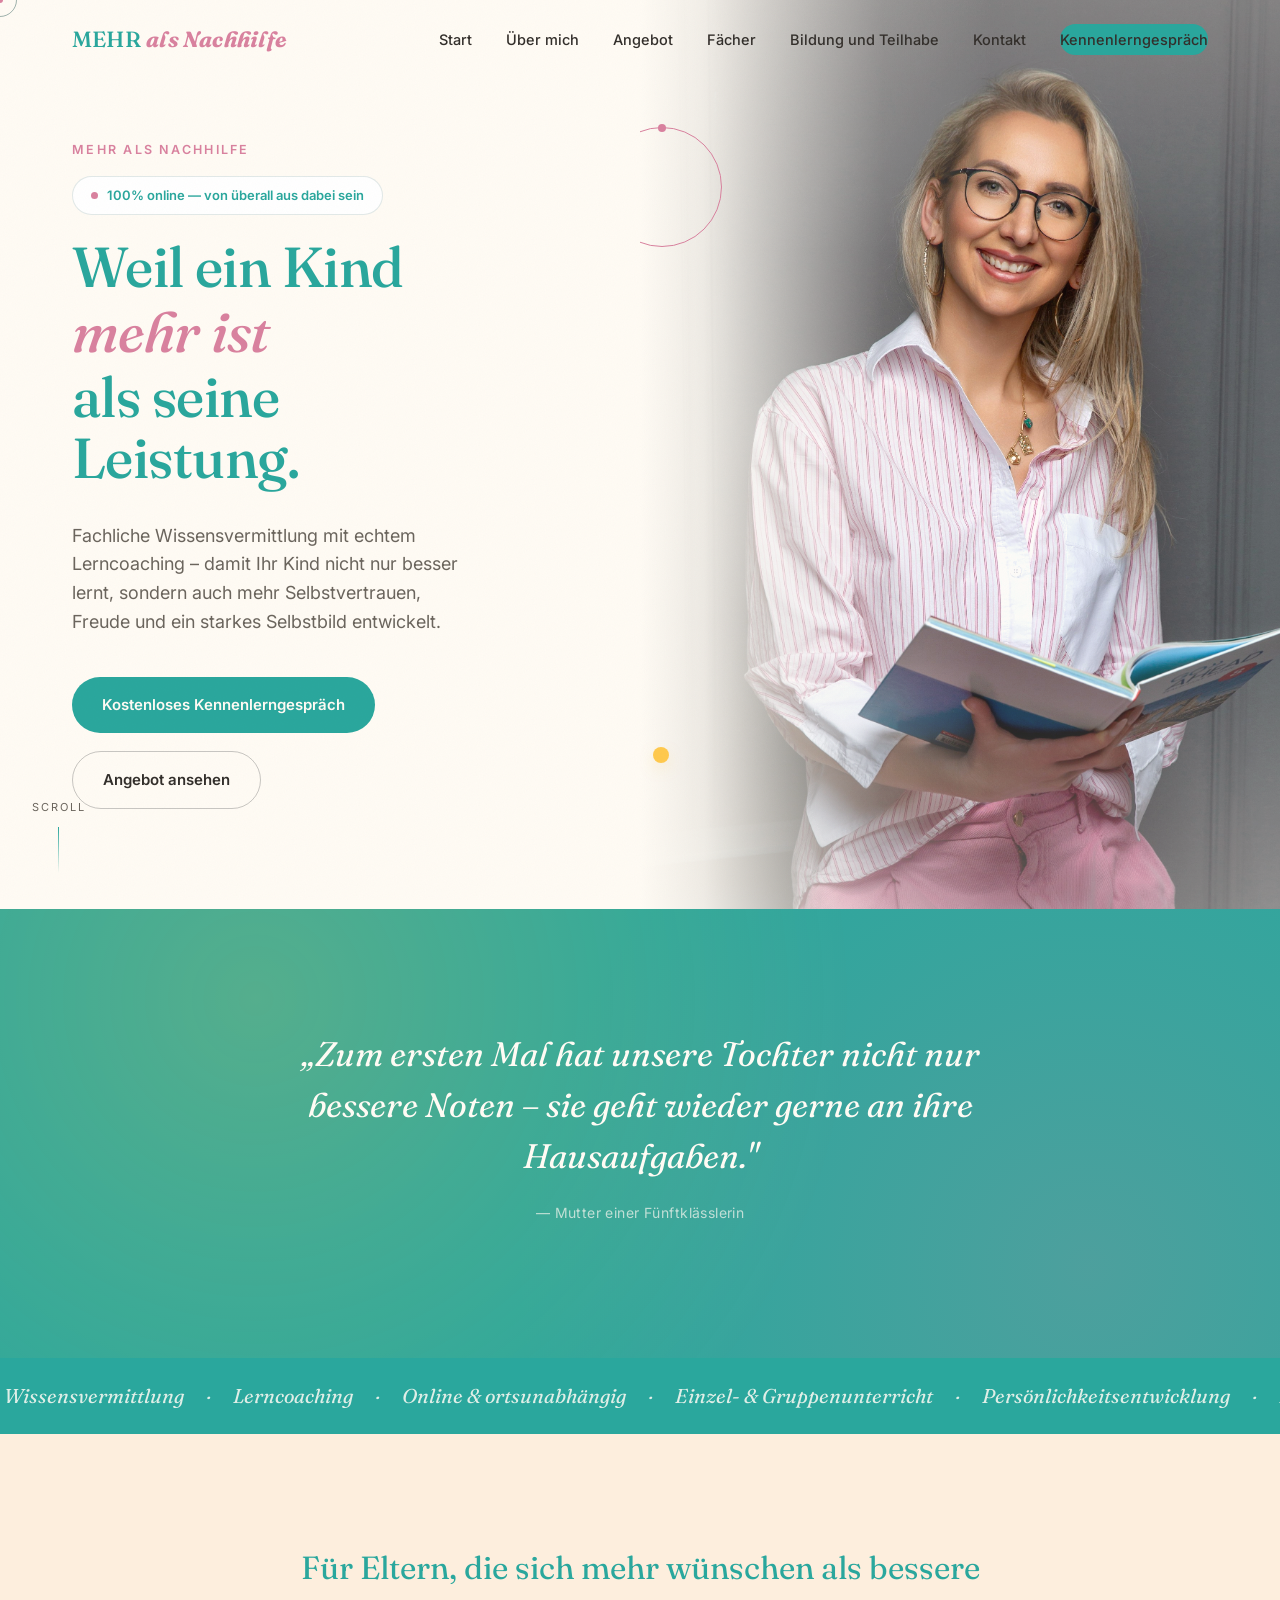
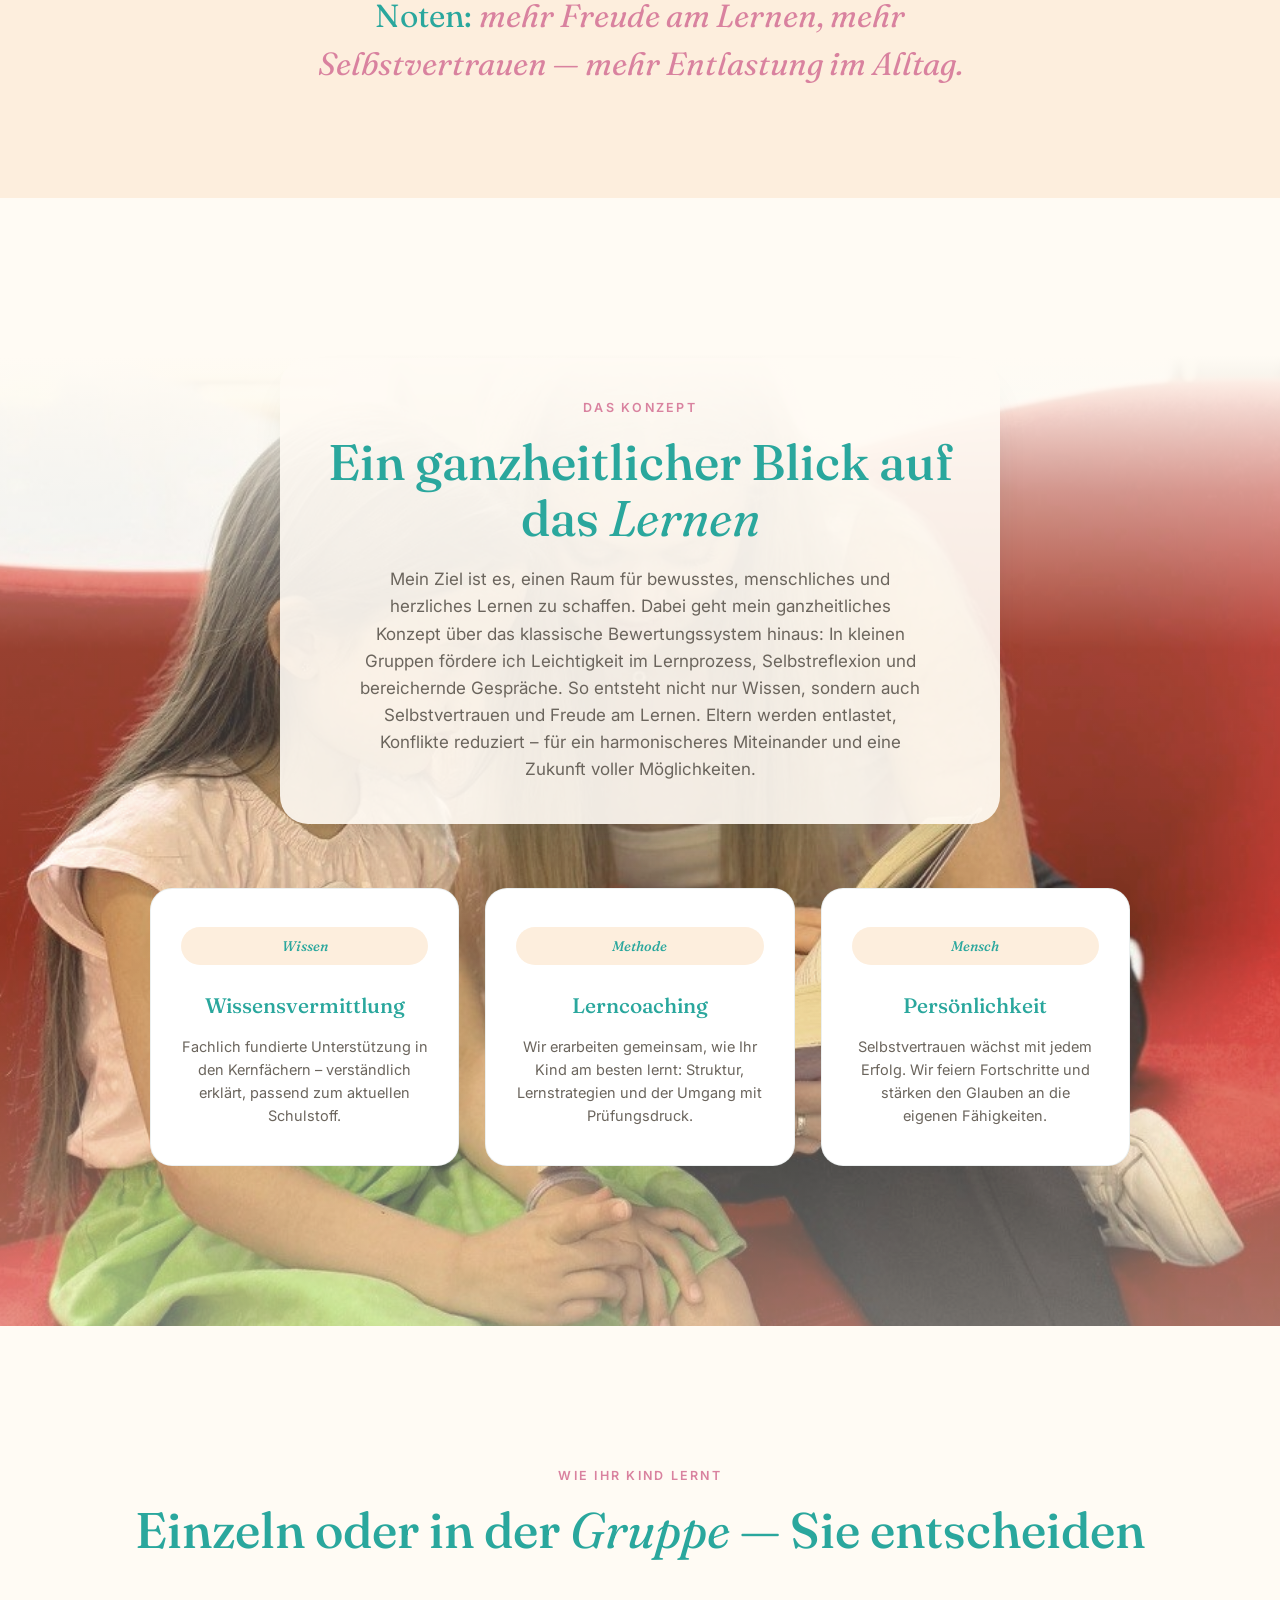
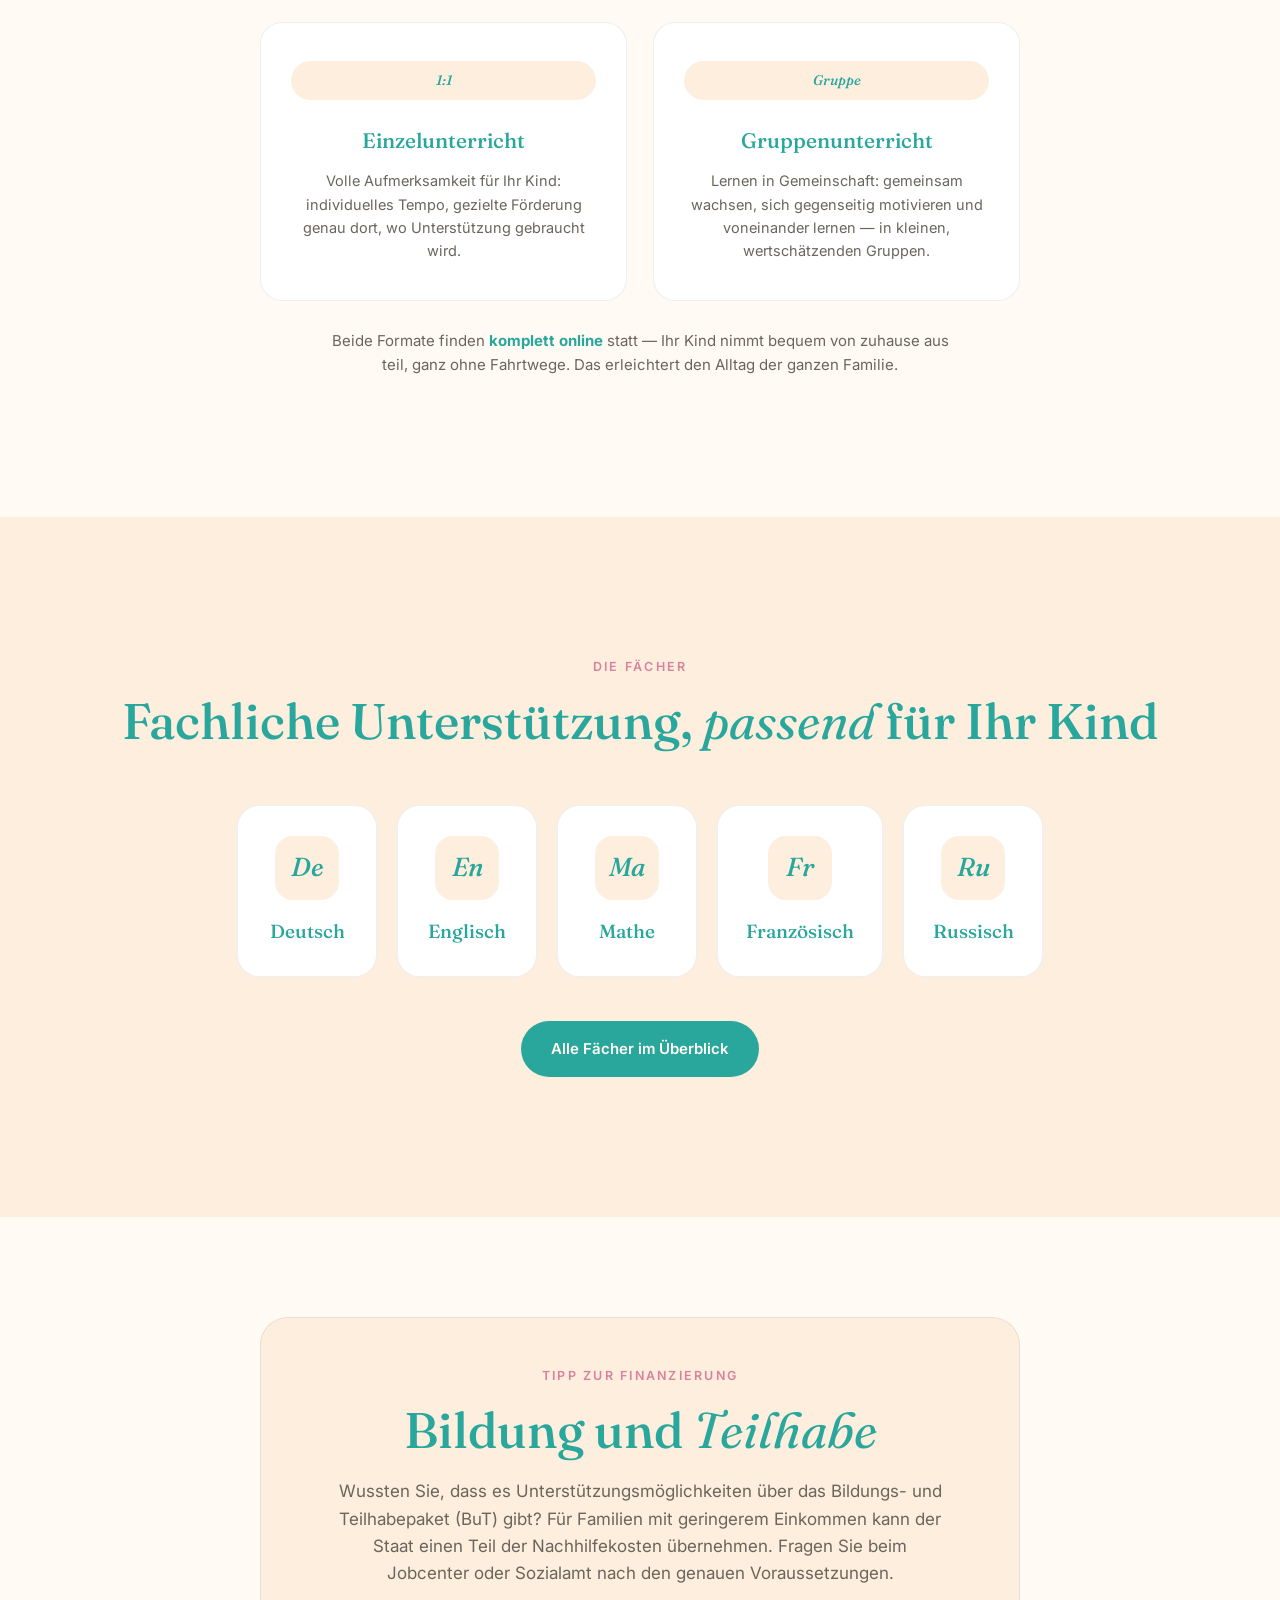
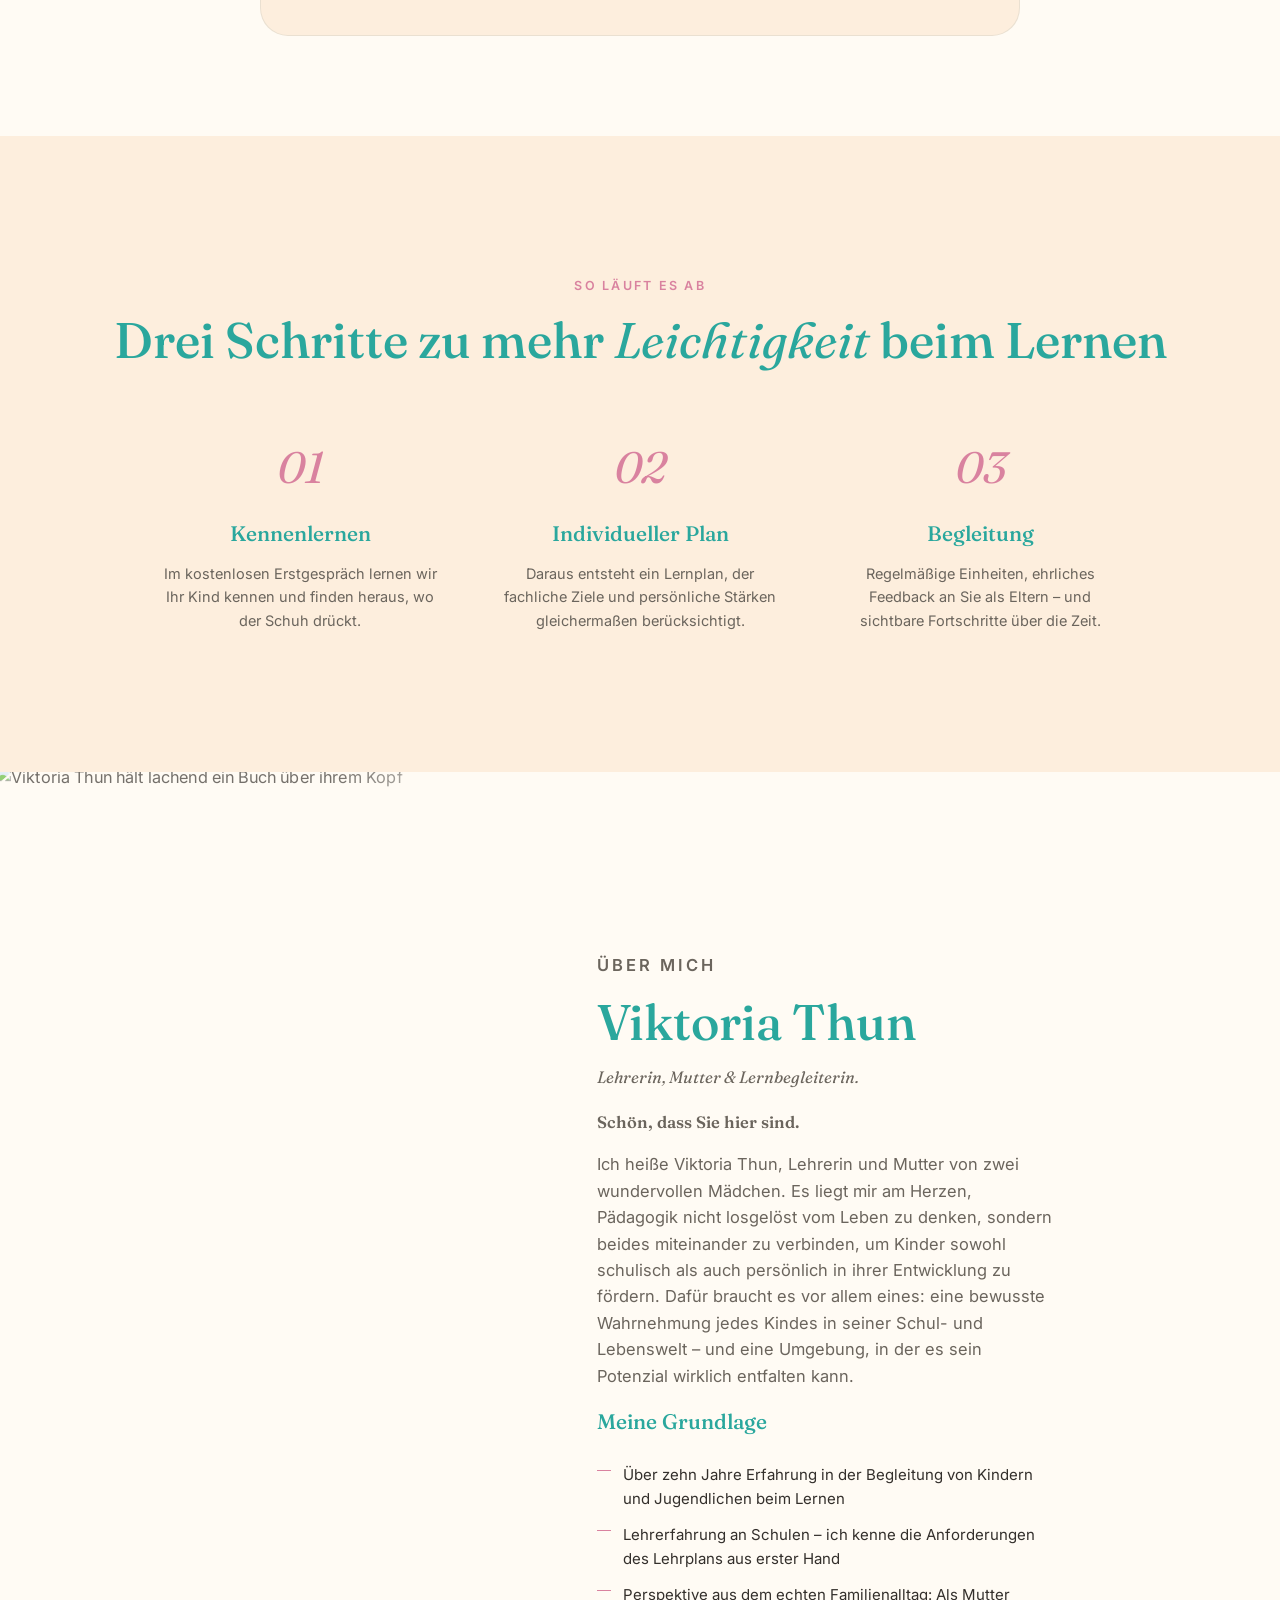
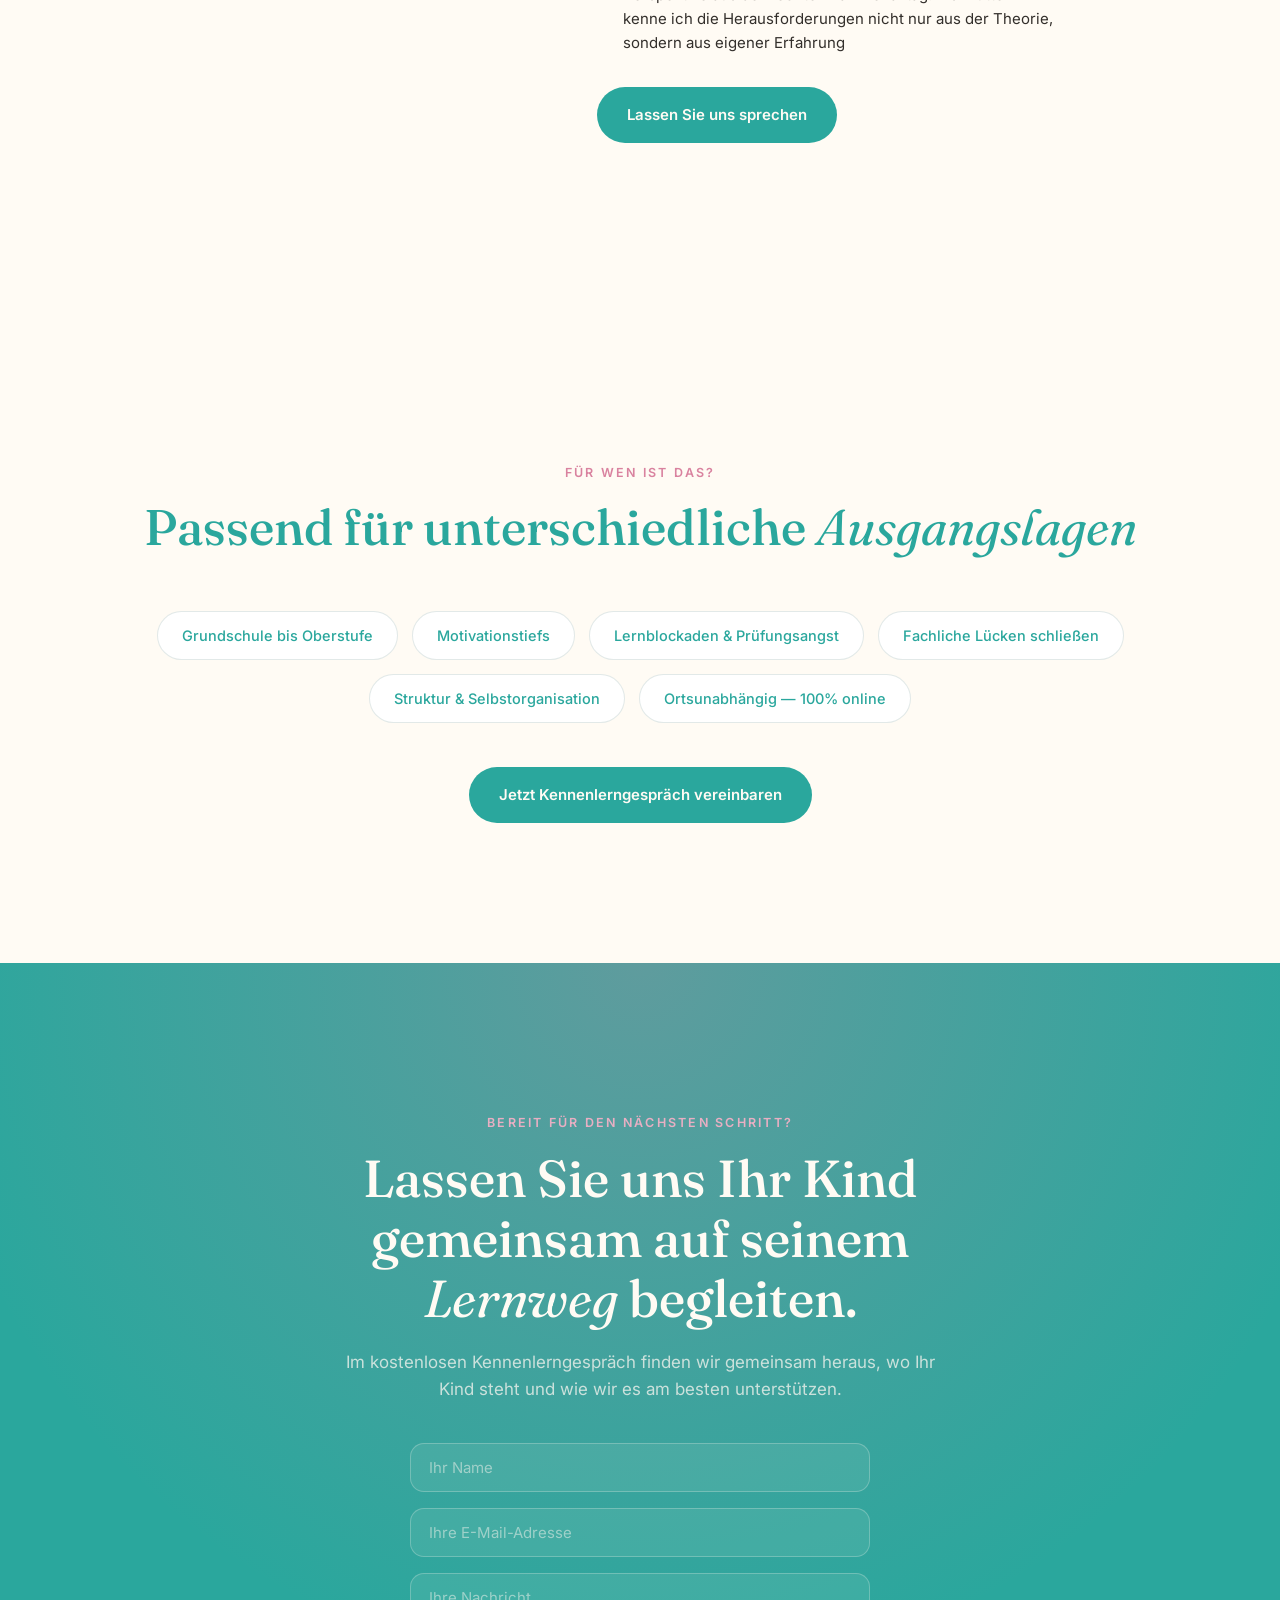
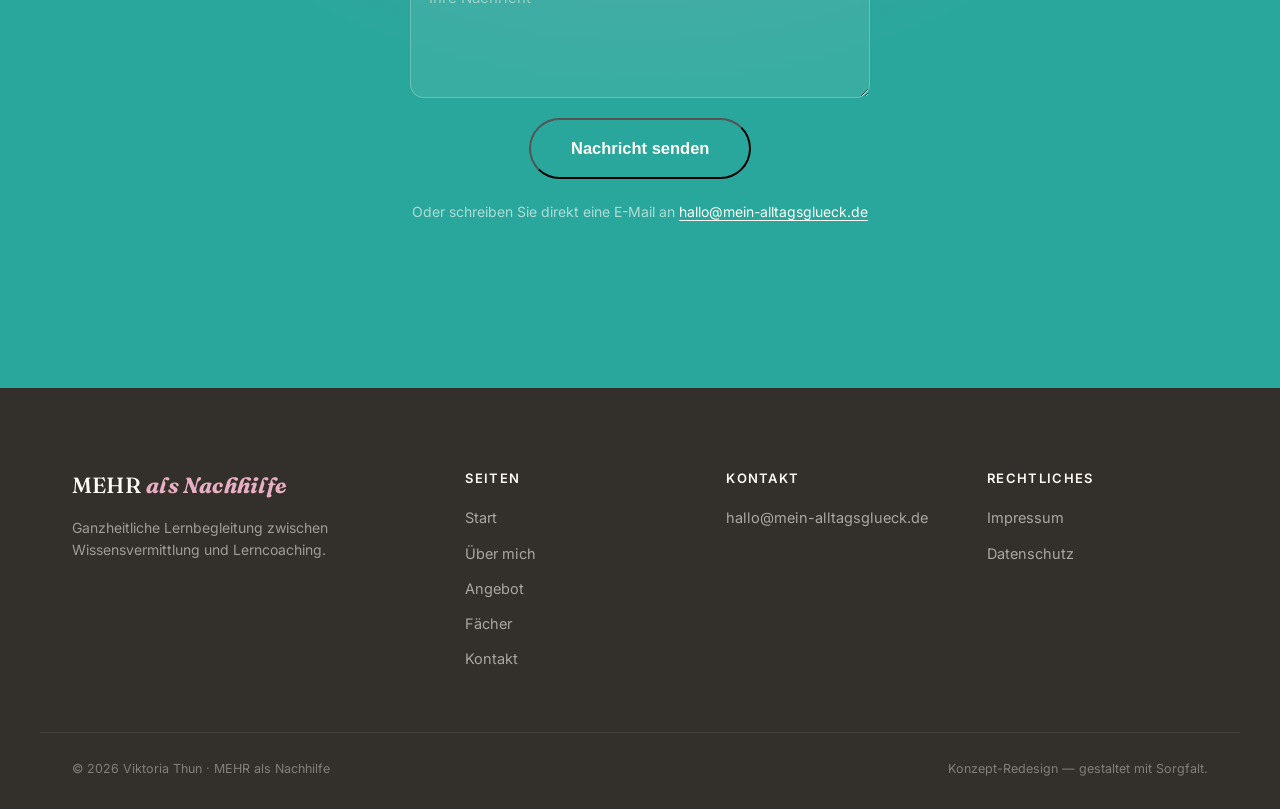
==== commit 811dedc9: "Add contact form using Web3Forms Adds a name/email/message form in the final CTA section, submitting" ====
--- a/index.html
+++ b/index.html
@@ -3,12 +3,46 @@
 <head>
 <meta charset="UTF-8">
 <meta name="viewport" content="width=device-width, initial-scale=1.0">
-<title>MEHR als Nachhilfe — Viktoria Thun | Ganzheitliche Lernbegleitung</title>
-<meta name="description" content="Mehr als Nachhilfe: ganzheitliche Lernbegleitung aus Wissensvermittlung, Lerncoaching und Persönlichkeitsentwicklung.">
+<title>MEHR als Nachhilfe – Online-Nachhilfe & ganzheitliche Lernbegleitung | Viktoria Thun</title>
+<meta name="description" content="Online-Nachhilfe für Deutsch, Englisch, Mathe, Französisch &amp; Russisch – ganzheitliche Lernbegleitung mit Lerncoaching. 100% online, deutschlandweit.">
+<meta name="robots" content="index, follow">
+<link rel="canonical" href="https://mehr-als-nachhilfe.de/">
+<link rel="icon" type="image/svg+xml" href="data:image/svg+xml,%3Csvg xmlns='http://www.w3.org/2000/svg' viewBox='0 0 64 64'%3E%3Crect width='64' height='64' rx='14' fill='%232AA79D'/%3E%3Ctext x='32' y='45' font-family='Georgia,serif' font-style='italic' font-weight='700' font-size='36' fill='%23FFFBF4' text-anchor='middle'%3EM%3C/text%3E%3C/svg%3E">
+
+<meta property="og:type" content="website">
+<meta property="og:site_name" content="MEHR als Nachhilfe">
+<meta property="og:locale" content="de_DE">
+<meta property="og:title" content="MEHR als Nachhilfe – Online-Nachhilfe & ganzheitliche Lernbegleitung">
+<meta property="og:description" content="Online-Nachhilfe für Deutsch, Englisch, Mathe, Französisch & Russisch – ganzheitliche Lernbegleitung mit Lerncoaching. 100% online, deutschlandweit.">
+<meta property="og:url" content="https://mehr-als-nachhilfe.de/">
+<meta property="og:image" content="https://mehr-als-nachhilfe.de/assets/viktoria-mit-kind.jpg">
+<meta name="twitter:card" content="summary_large_image">
+<meta name="twitter:title" content="MEHR als Nachhilfe – Online-Nachhilfe & ganzheitliche Lernbegleitung">
+<meta name="twitter:description" content="Online-Nachhilfe für Deutsch, Englisch, Mathe, Französisch & Russisch – ganzheitliche Lernbegleitung mit Lerncoaching. 100% online, deutschlandweit.">
+<meta name="twitter:image" content="https://mehr-als-nachhilfe.de/assets/viktoria-mit-kind.jpg">
+
 <link rel="preconnect" href="https://fonts.googleapis.com">
 <link rel="preconnect" href="https://fonts.gstatic.com" crossorigin>
 <link href="https://fonts.googleapis.com/css2?family=Fraunces:ital,opsz,wght@0,9..144,300;0,9..144,400;0,9..144,500;0,9..144,600;1,9..144,400&family=Inter:wght@300;400;500;600;700&display=swap" rel="stylesheet">
 <link rel="stylesheet" href="css/style.css">
+<script type="application/ld+json">
+{
+  "@context": "https://schema.org",
+  "@type": "EducationalOrganization",
+  "name": "MEHR als Nachhilfe",
+  "alternateName": "Viktoria Thun – MEHR als Nachhilfe",
+  "url": "https://mehr-als-nachhilfe.de/",
+  "description": "Online-Nachhilfe und ganzheitliche Lernbegleitung in Deutsch, Englisch, Mathe, Französisch und Russisch – im Einzel- oder Gruppenunterricht.",
+  "email": "hallo@mein-alltagsglueck.de",
+  "areaServed": "DE",
+  "availableLanguage": ["de"],
+  "founder": {
+    "@type": "Person",
+    "name": "Viktoria Thun",
+    "jobTitle": "Lehrerin und Lernbegleiterin"
+  }
+}
+</script>
 </head>
 <body>
 
@@ -308,7 +342,20 @@
       <p class="eyebrow eyebrow-light">Bereit für den nächsten Schritt?</p>
       <h2>Lassen Sie uns Ihr Kind gemeinsam auf seinem <span class="italic">Lernweg</span> begleiten.</h2>
       <p class="final-cta-sub">Im kostenlosen Kennenlerngespräch finden wir gemeinsam heraus, wo Ihr Kind steht und wie wir es am besten unterstützen.</p>
-      <a href="mailto:hallo@mein-alltagsglueck.de" class="btn btn-primary btn-lg magnetic"><span>Kennenlerngespräch anfragen</span></a>
+
+      <form class="contact-form reveal" action="https://api.web3forms.com/submit" method="POST">
+        <input type="hidden" name="access_key" value="YOUR_WEB3FORMS_ACCESS_KEY">
+        <input type="hidden" name="subject" value="Neue Anfrage über MEHR als Nachhilfe">
+        <input type="hidden" name="from_name" value="MEHR als Nachhilfe – Kontaktformular">
+        <input type="checkbox" name="botcheck" class="contact-form-hp" tabindex="-1" autocomplete="off">
+
+        <input type="text" name="name" placeholder="Ihr Name" aria-label="Ihr Name" required>
+        <input type="email" name="email" placeholder="Ihre E-Mail-Adresse" aria-label="Ihre E-Mail-Adresse" required>
+        <textarea name="message" placeholder="Ihre Nachricht" aria-label="Ihre Nachricht" rows="5" required></textarea>
+        <button type="submit" class="btn btn-primary btn-lg magnetic"><span>Nachricht senden</span></button>
+      </form>
+
+      <p class="final-cta-note">Oder schreiben Sie direkt eine E-Mail an <a href="mailto:hallo@mein-alltagsglueck.de">hallo@mein-alltagsglueck.de</a></p>
     </div>
   </section>
 
--- a/css/style.css
+++ b/css/style.css
@@ -434,6 +434,21 @@
 .final-cta-inner{position:relative;z-index:2;max-width:680px;margin:0 auto;}
 .final-cta h2{font-family:var(--font-serif);font-weight:500;font-size:clamp(32px,5vw,52px);line-height:1.15;margin:0 0 20px;}
 .final-cta-sub{color:rgba(250,246,240,.75);font-size:17px;margin:0 0 40px;}
+.contact-form{
+  max-width:460px;margin:0 auto;display:flex;flex-direction:column;gap:16px;text-align:left;
+}
+.contact-form-hp{position:absolute;left:-9999px;width:1px;height:1px;opacity:0;}
+.contact-form input,.contact-form textarea{
+  width:100%;padding:14px 18px;border-radius:14px;border:1px solid rgba(250,246,240,.25);
+  background:rgba(250,246,240,.08);color:var(--ivory);font-family:var(--font-sans);font-size:15px;
+  transition:border-color .3s var(--ease),background .3s var(--ease);
+}
+.contact-form input::placeholder,.contact-form textarea::placeholder{color:rgba(250,246,240,.5);}
+.contact-form input:focus,.contact-form textarea:focus{outline:none;border-color:var(--terracotta-light);background:rgba(250,246,240,.14);}
+.contact-form textarea{resize:vertical;min-height:120px;font-family:var(--font-sans);}
+.contact-form button{align-self:center;margin-top:4px;}
+.final-cta-note{margin-top:22px;font-size:14px;color:rgba(250,246,240,.65);}
+.final-cta-note a{color:var(--ivory);text-decoration:underline;text-underline-offset:3px;}
 
 /* ============ FOOTER ============ */
 .site-footer{background:var(--ink);color:rgba(250,246,240,.7);padding:80px 0 30px;}
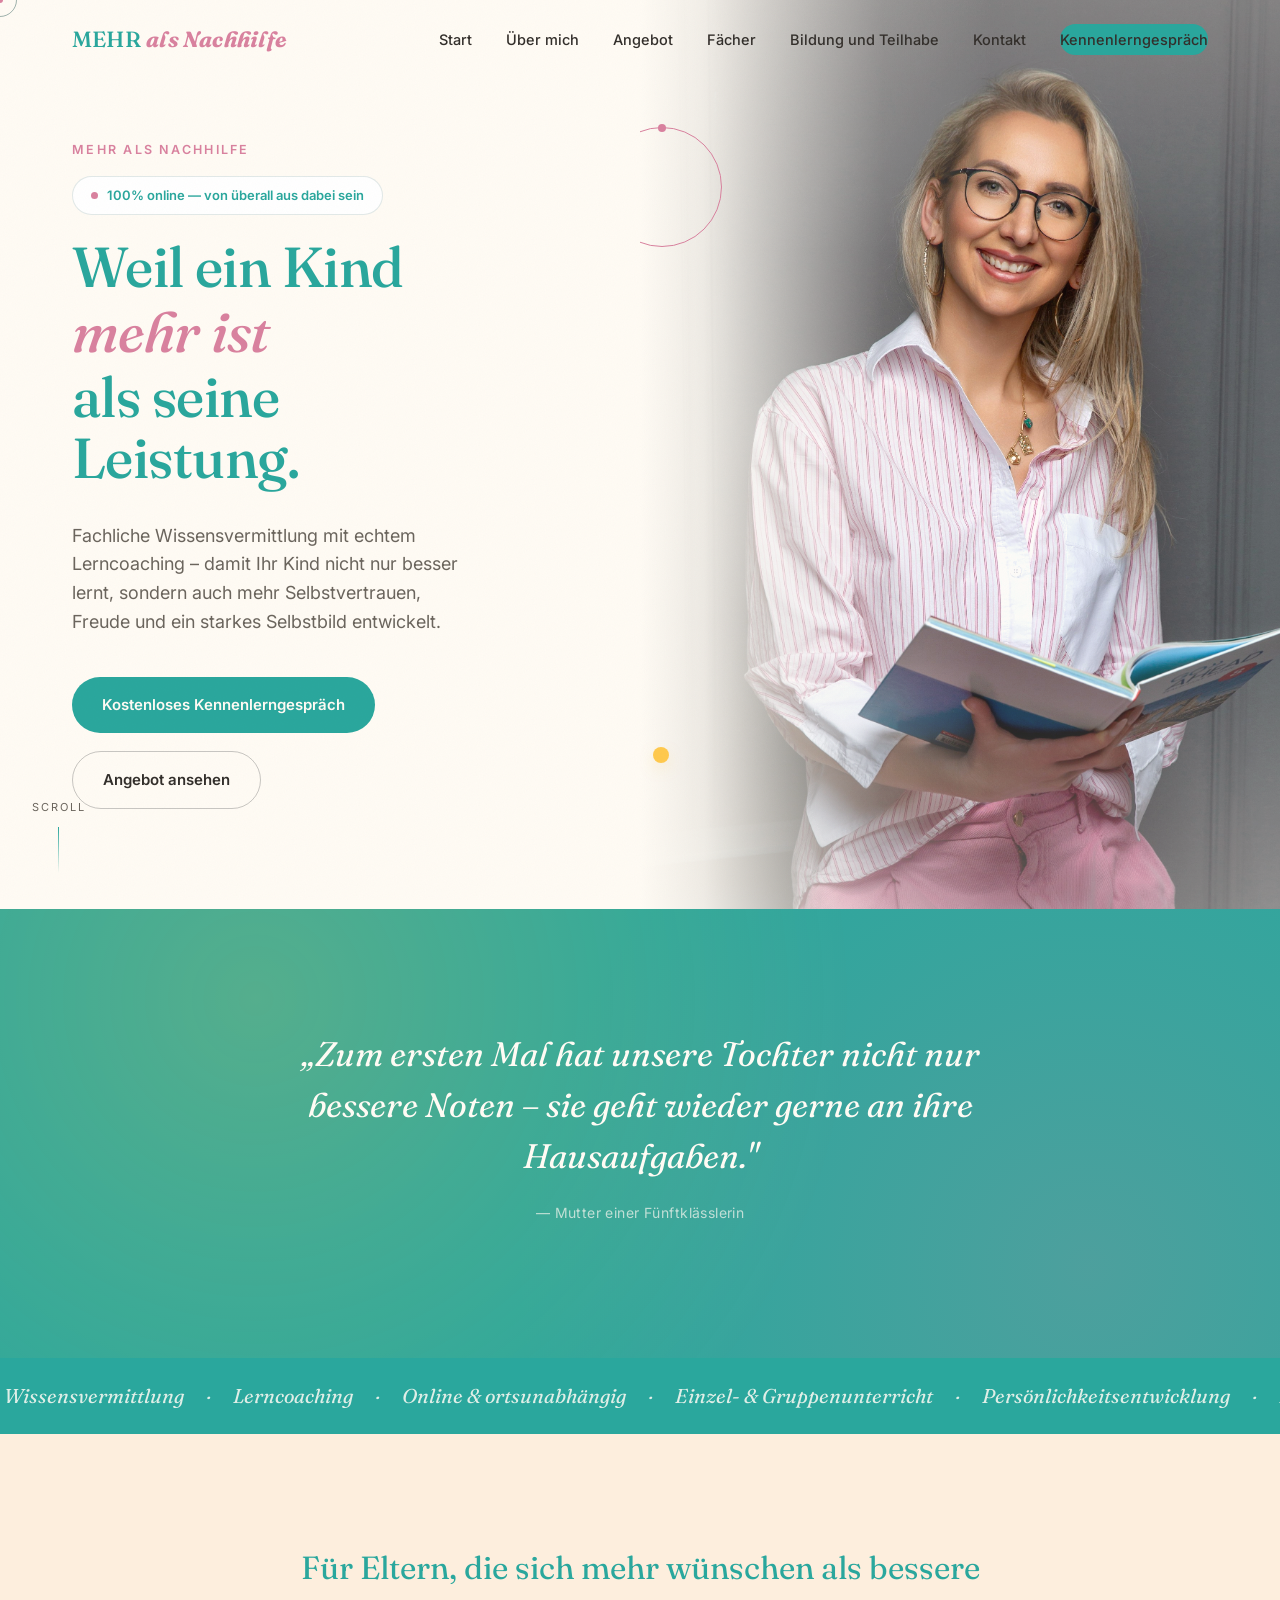
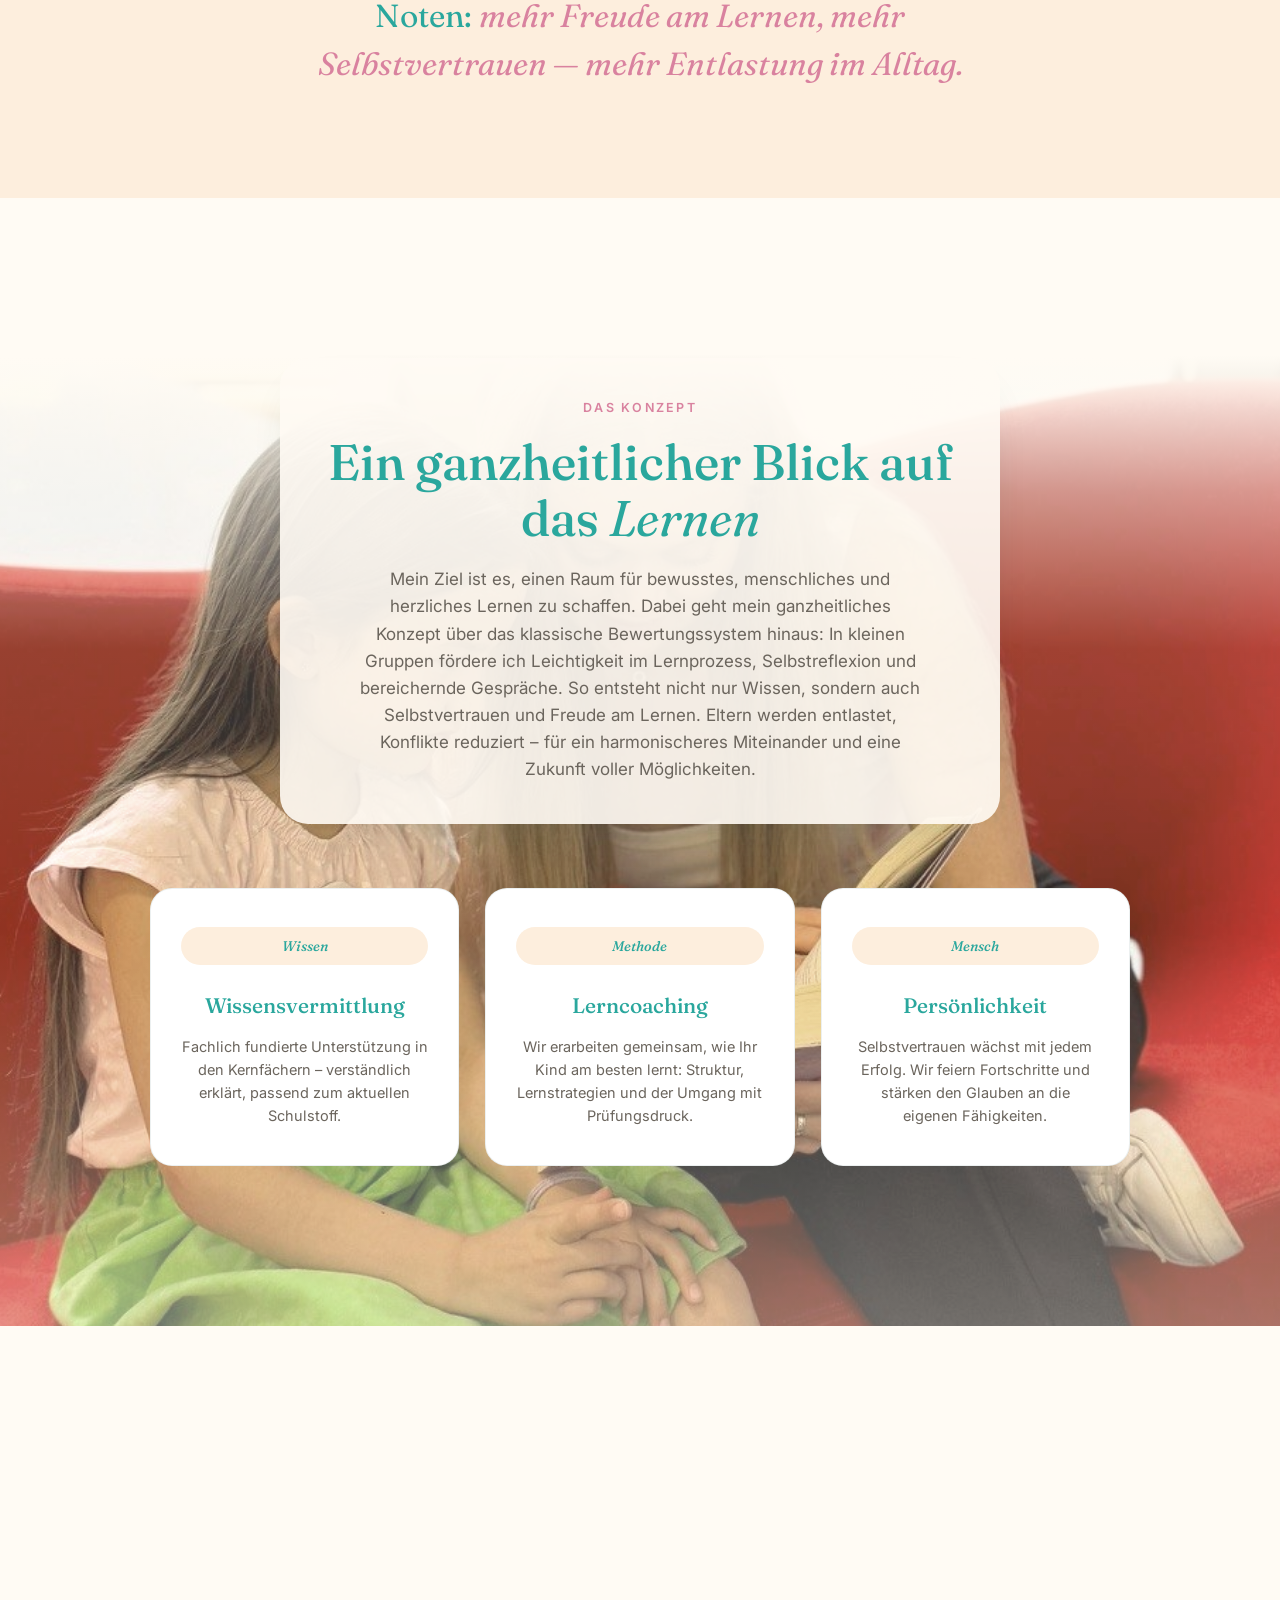
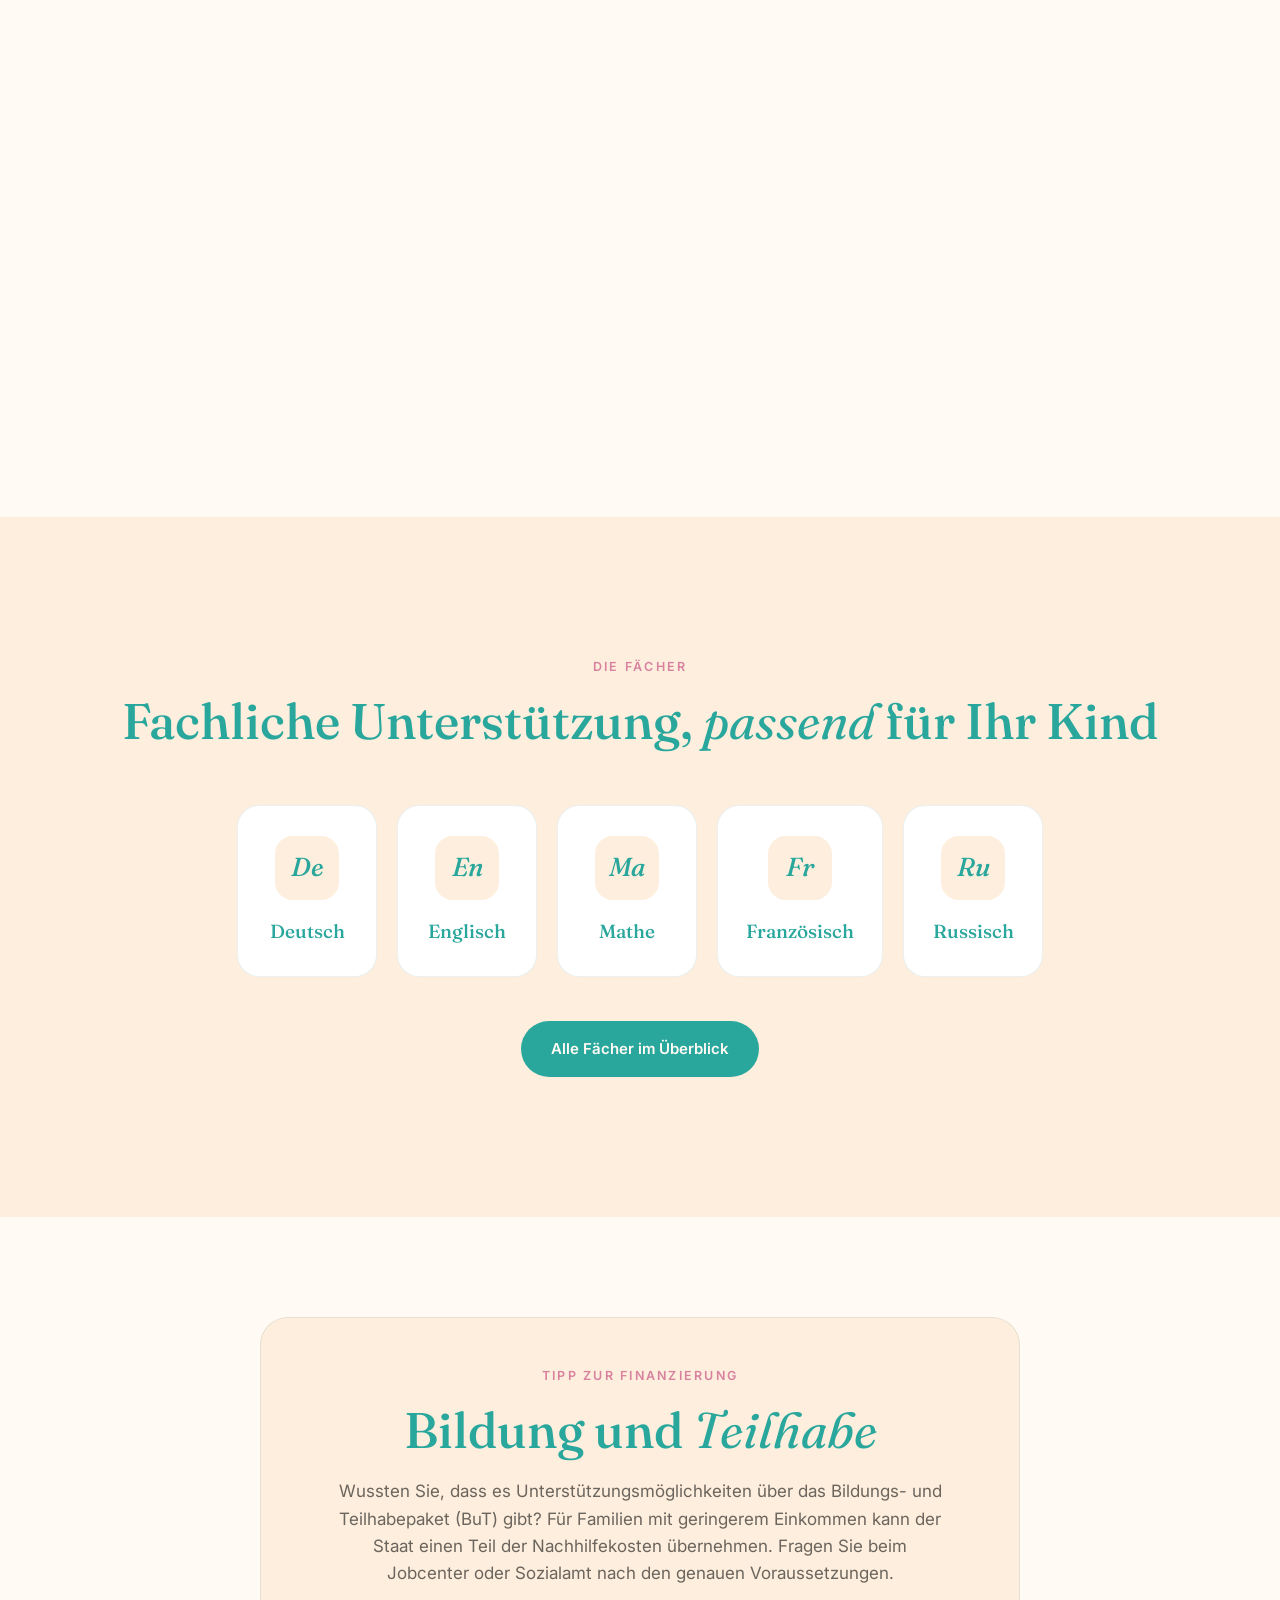
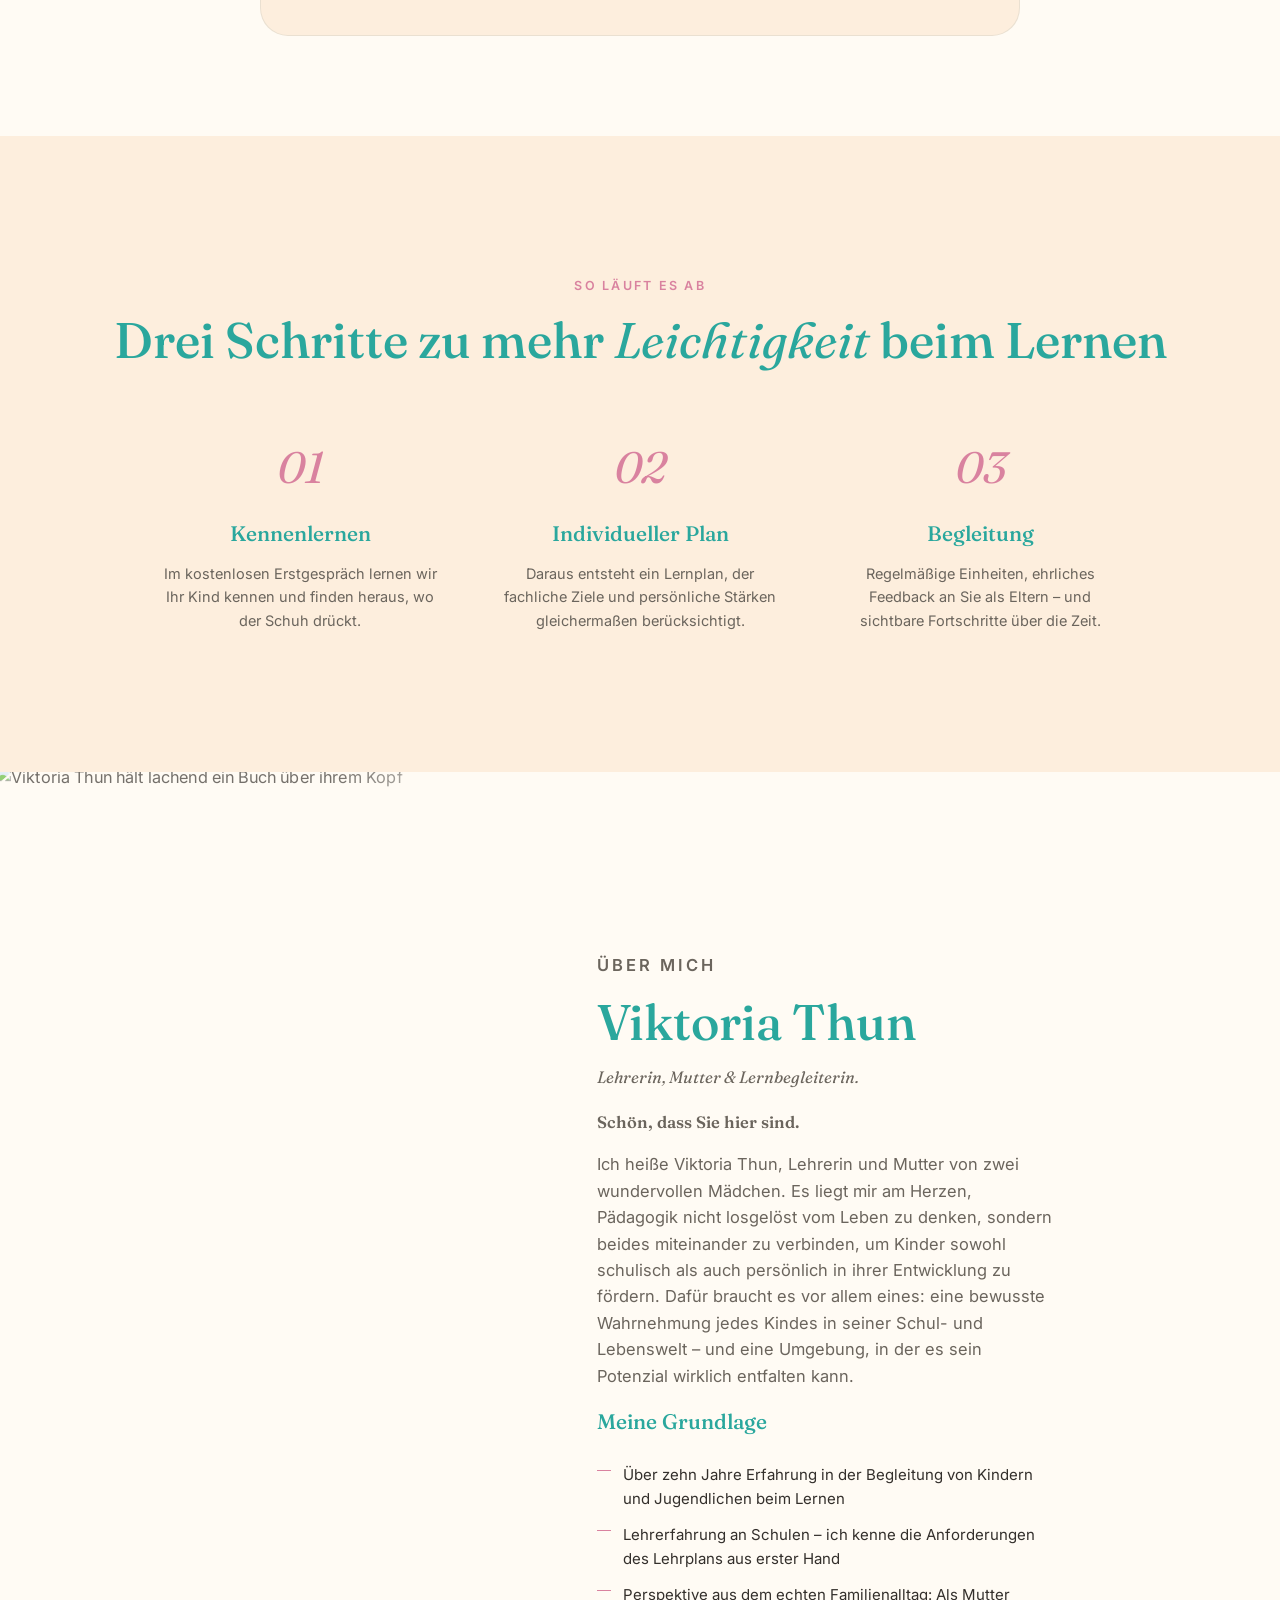
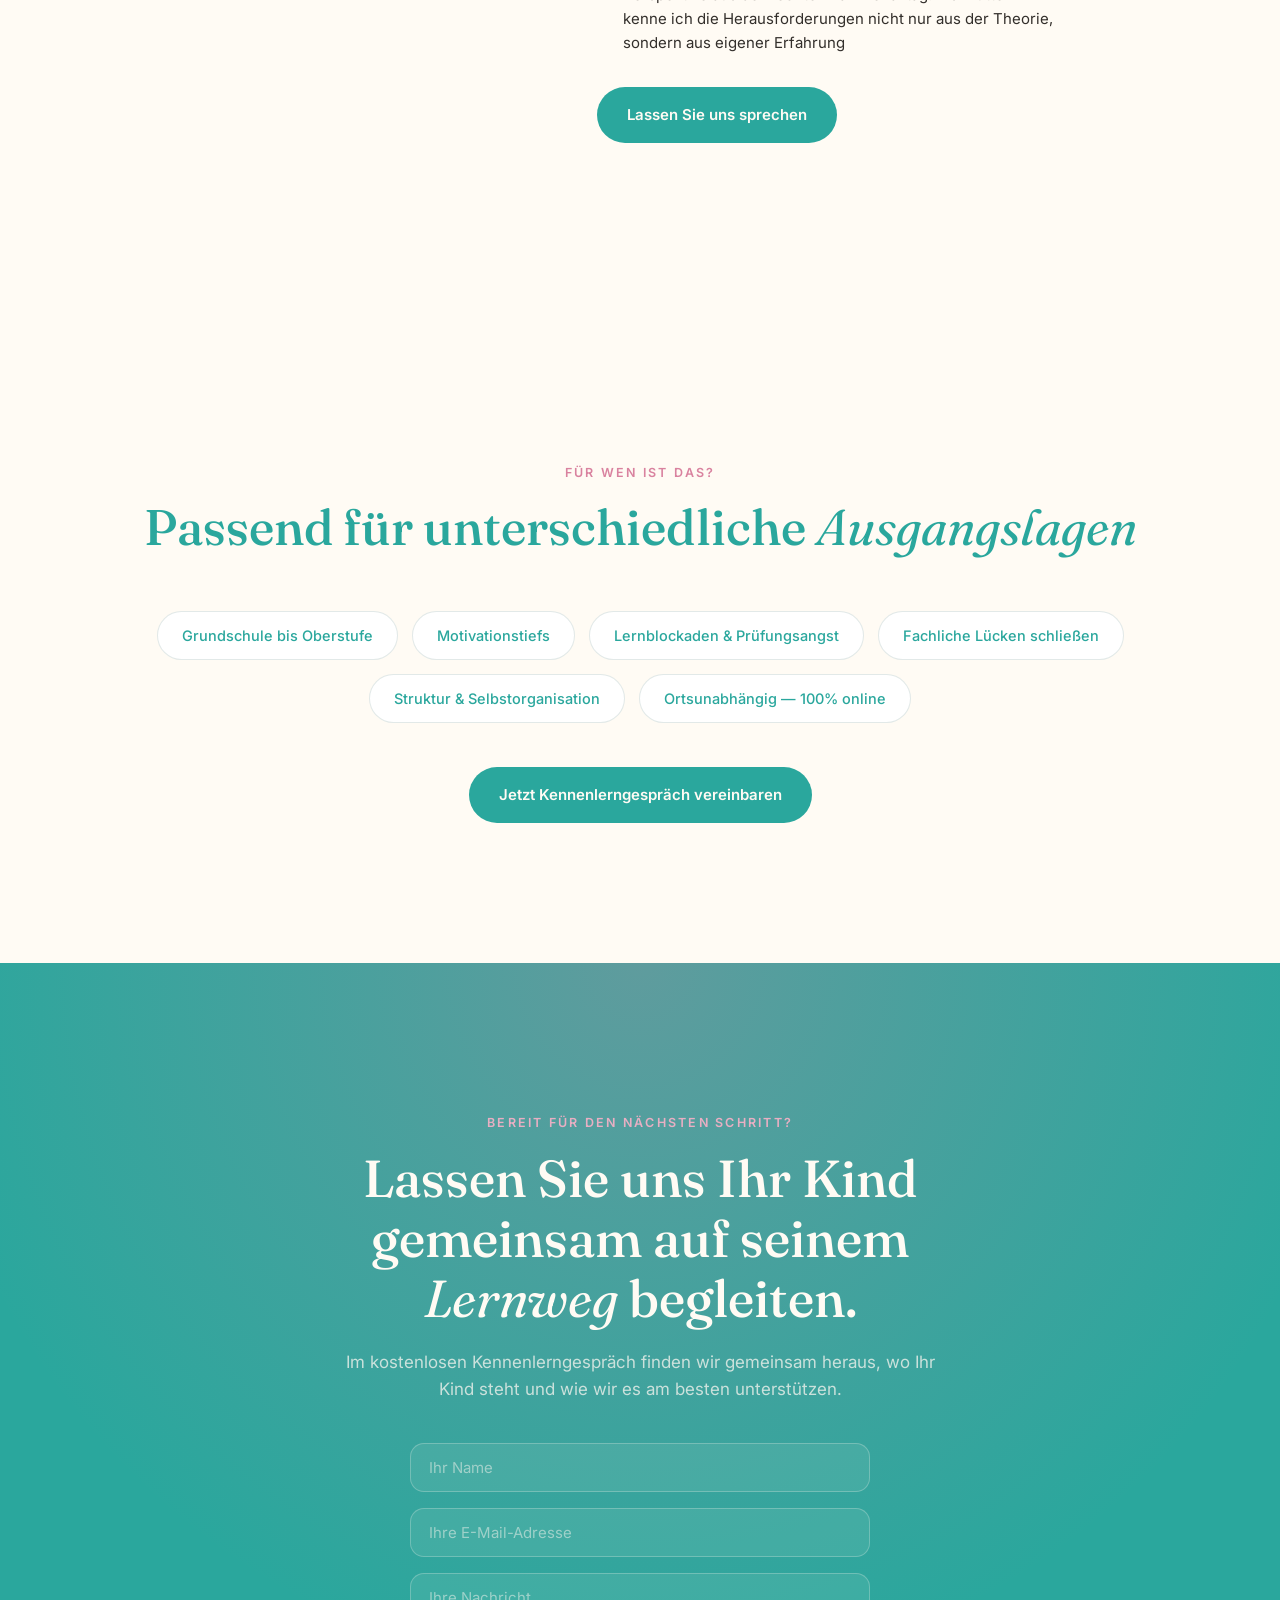
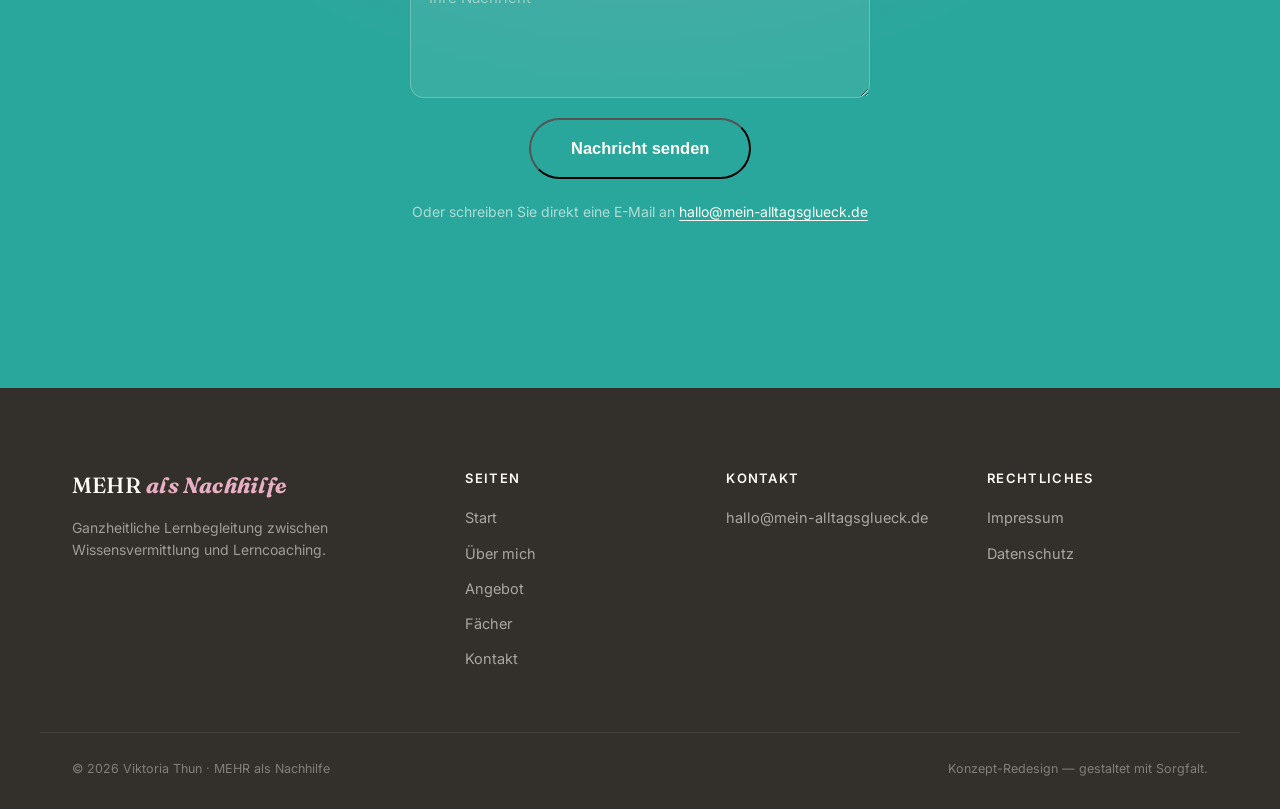
==== commit 39c887dc: "Connect contact form to Web3Forms access key" ====
--- a/index.html
+++ b/index.html
@@ -344,7 +344,7 @@
       <p class="final-cta-sub">Im kostenlosen Kennenlerngespräch finden wir gemeinsam heraus, wo Ihr Kind steht und wie wir es am besten unterstützen.</p>
 
       <form class="contact-form reveal" action="https://api.web3forms.com/submit" method="POST">
-        <input type="hidden" name="access_key" value="YOUR_WEB3FORMS_ACCESS_KEY">
+        <input type="hidden" name="access_key" value="37ea3912-b923-4b10-af11-2d1855eedd0c">
         <input type="hidden" name="subject" value="Neue Anfrage über MEHR als Nachhilfe">
         <input type="hidden" name="from_name" value="MEHR als Nachhilfe – Kontaktformular">
         <input type="checkbox" name="botcheck" class="contact-form-hp" tabindex="-1" autocomplete="off">
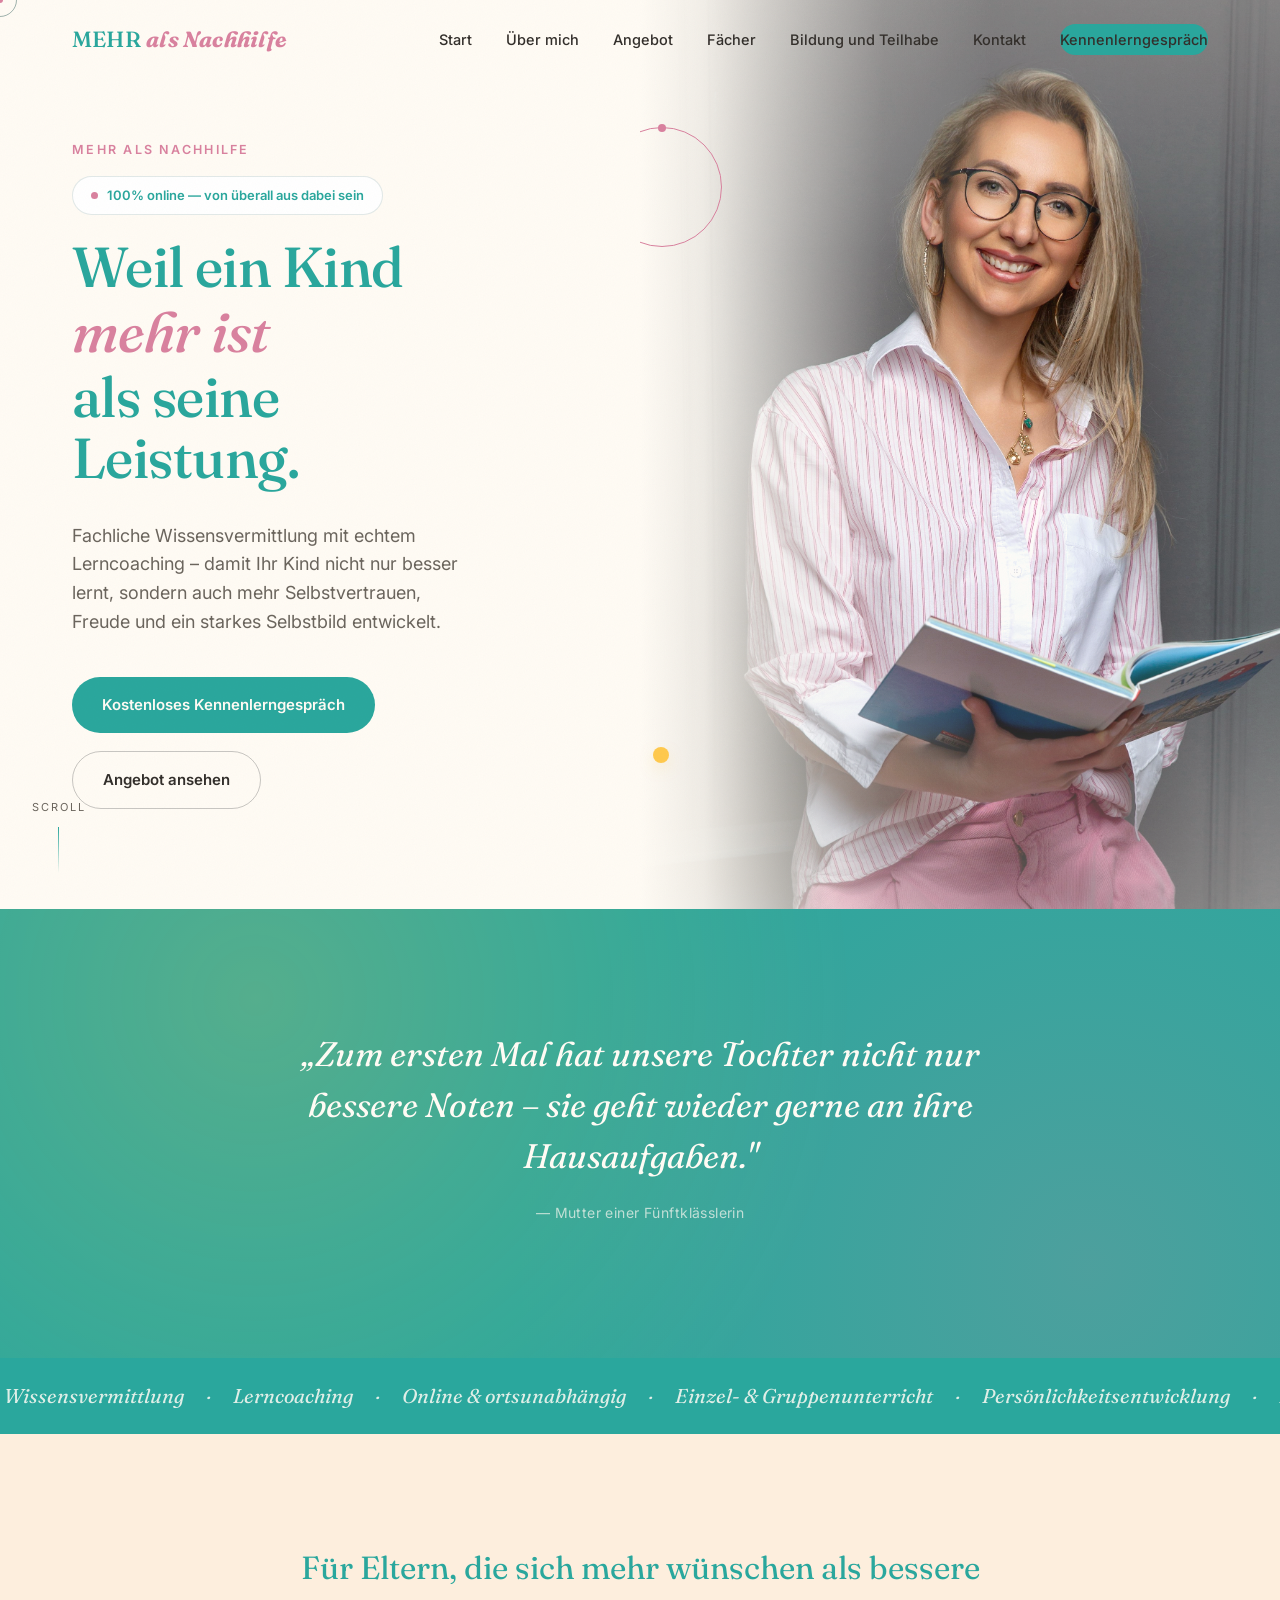
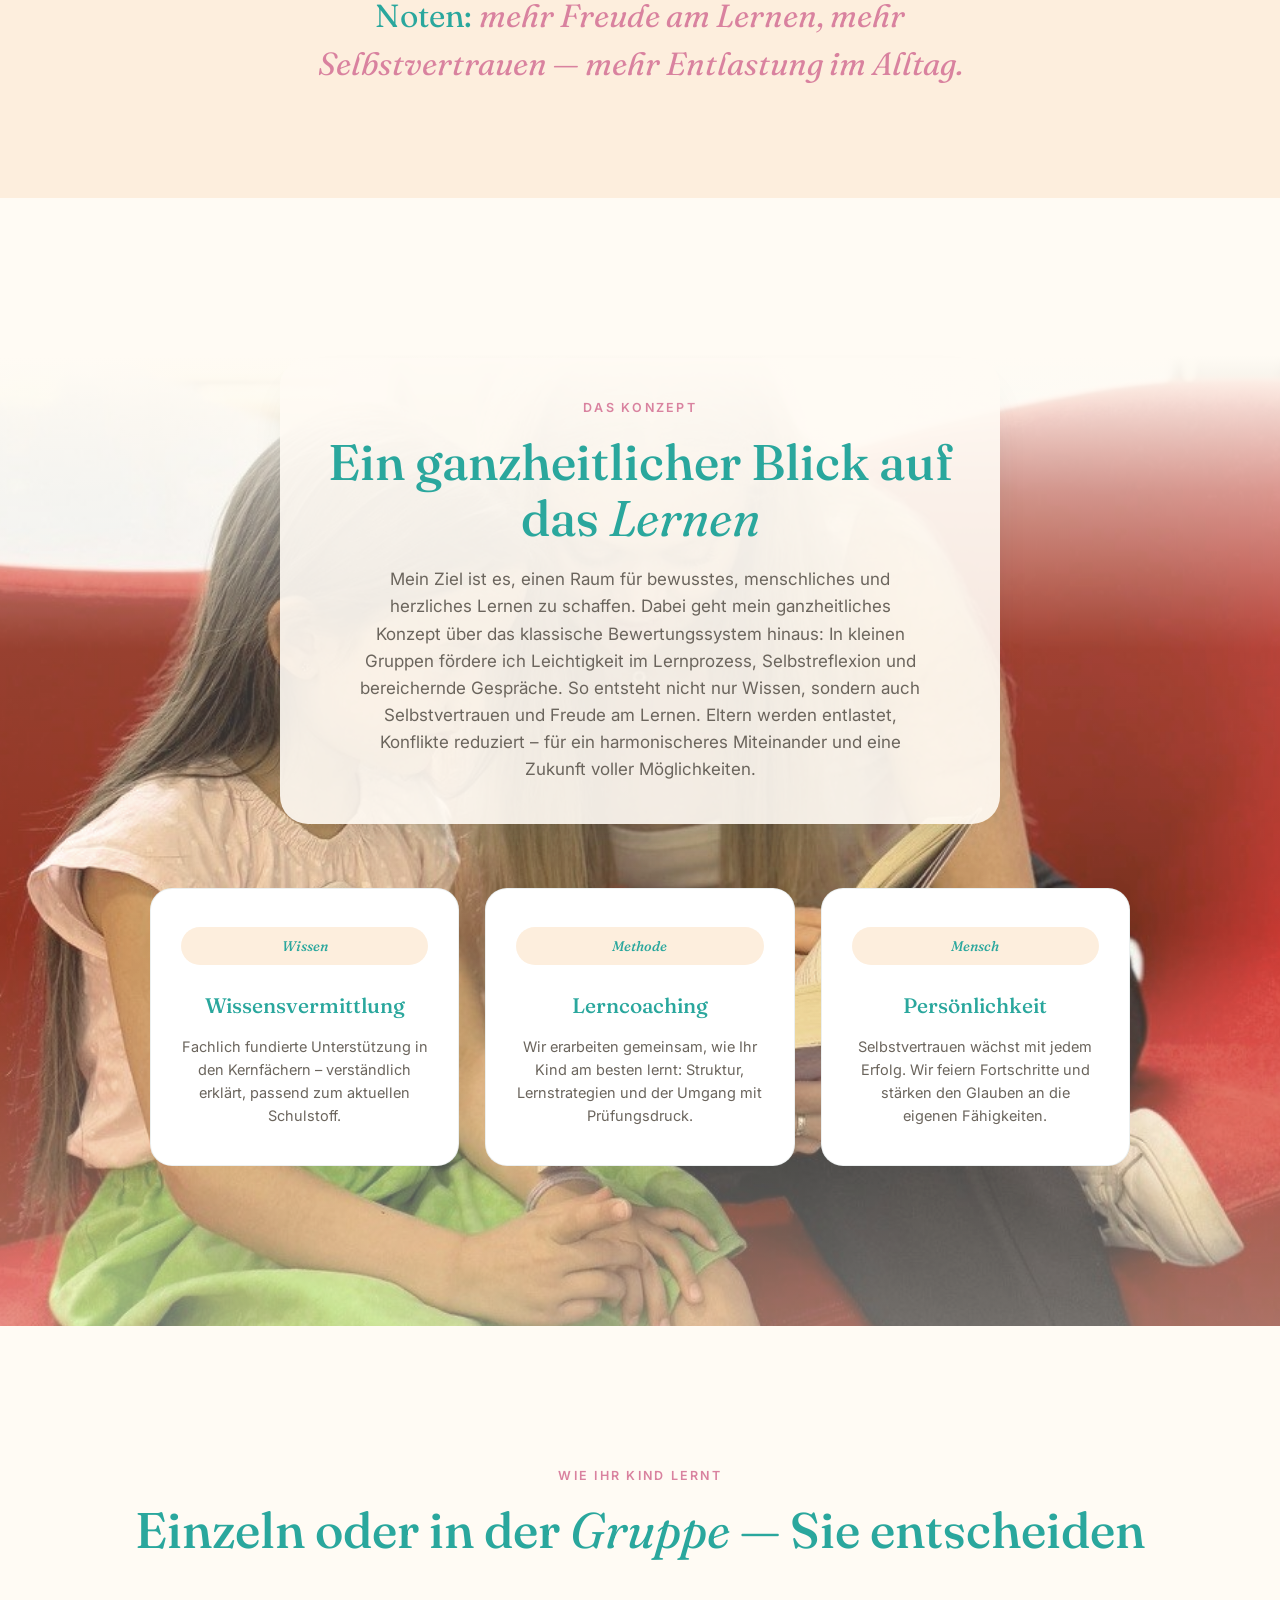
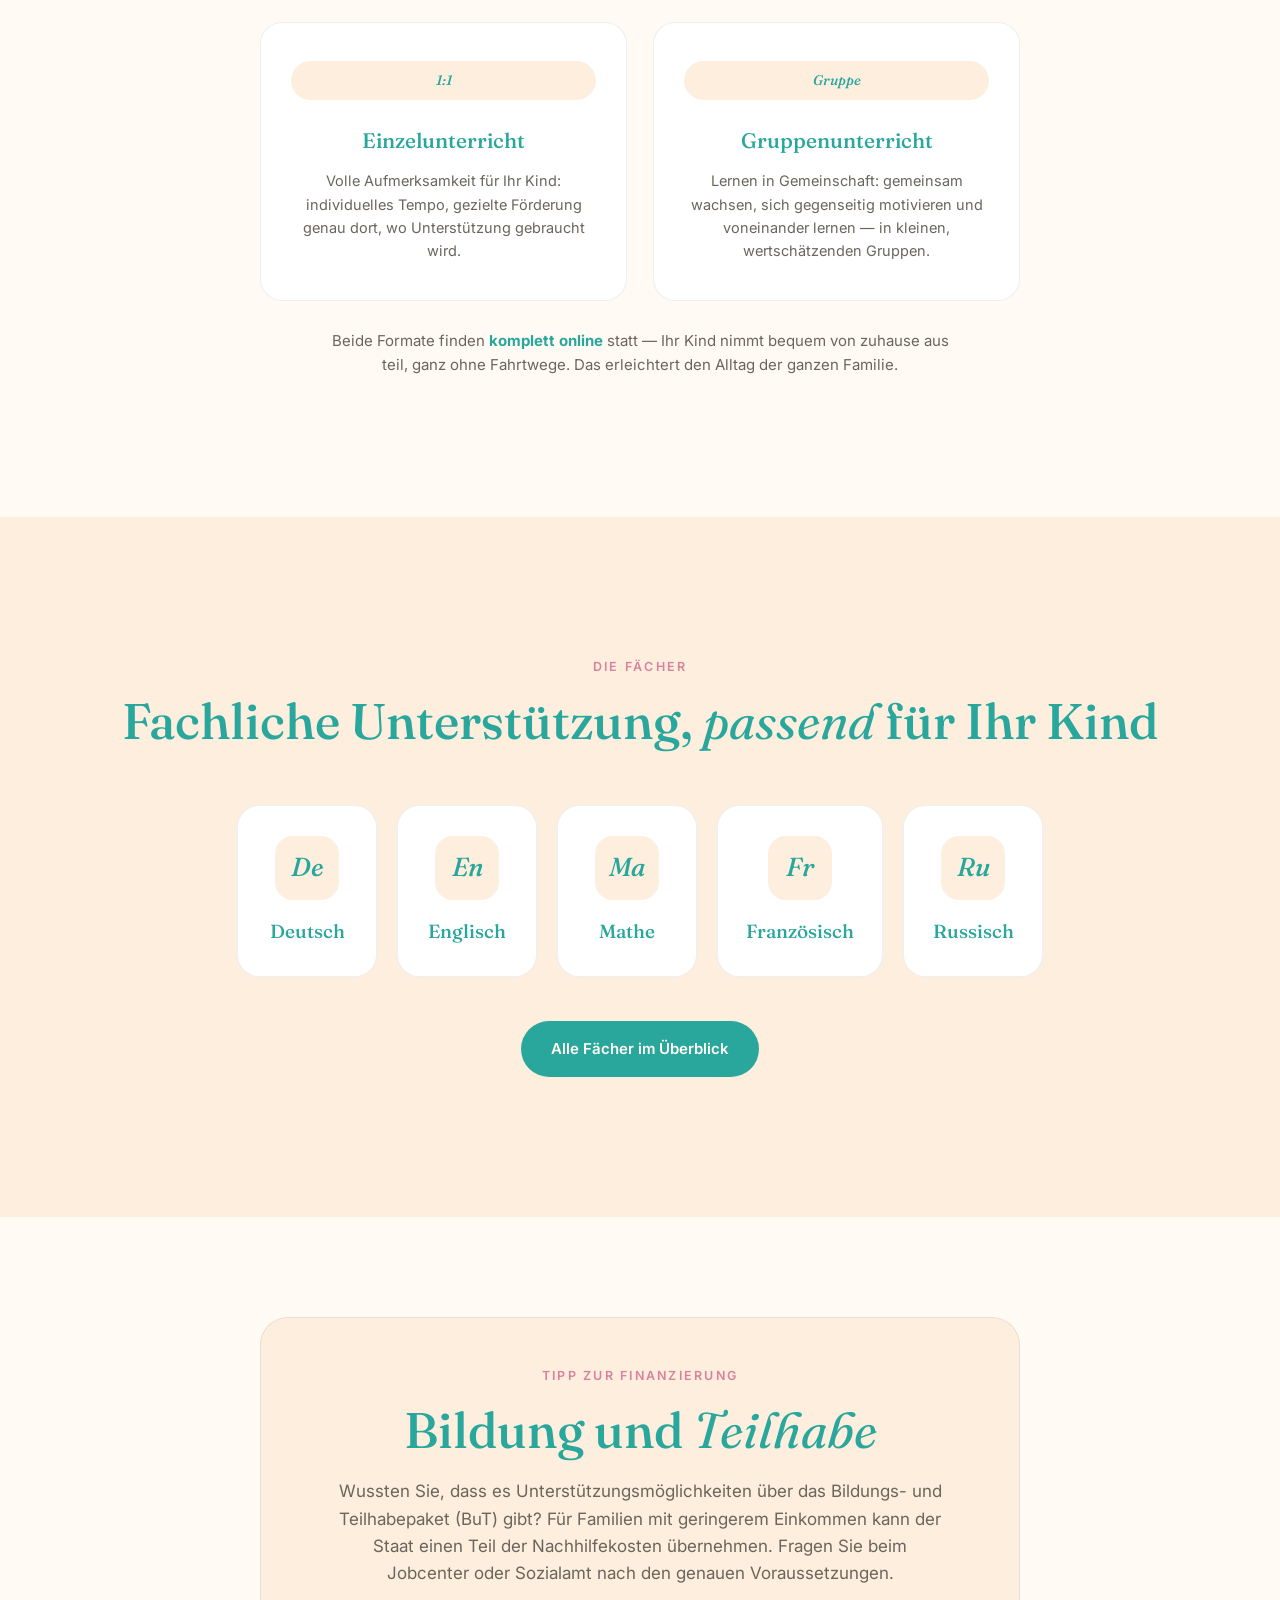
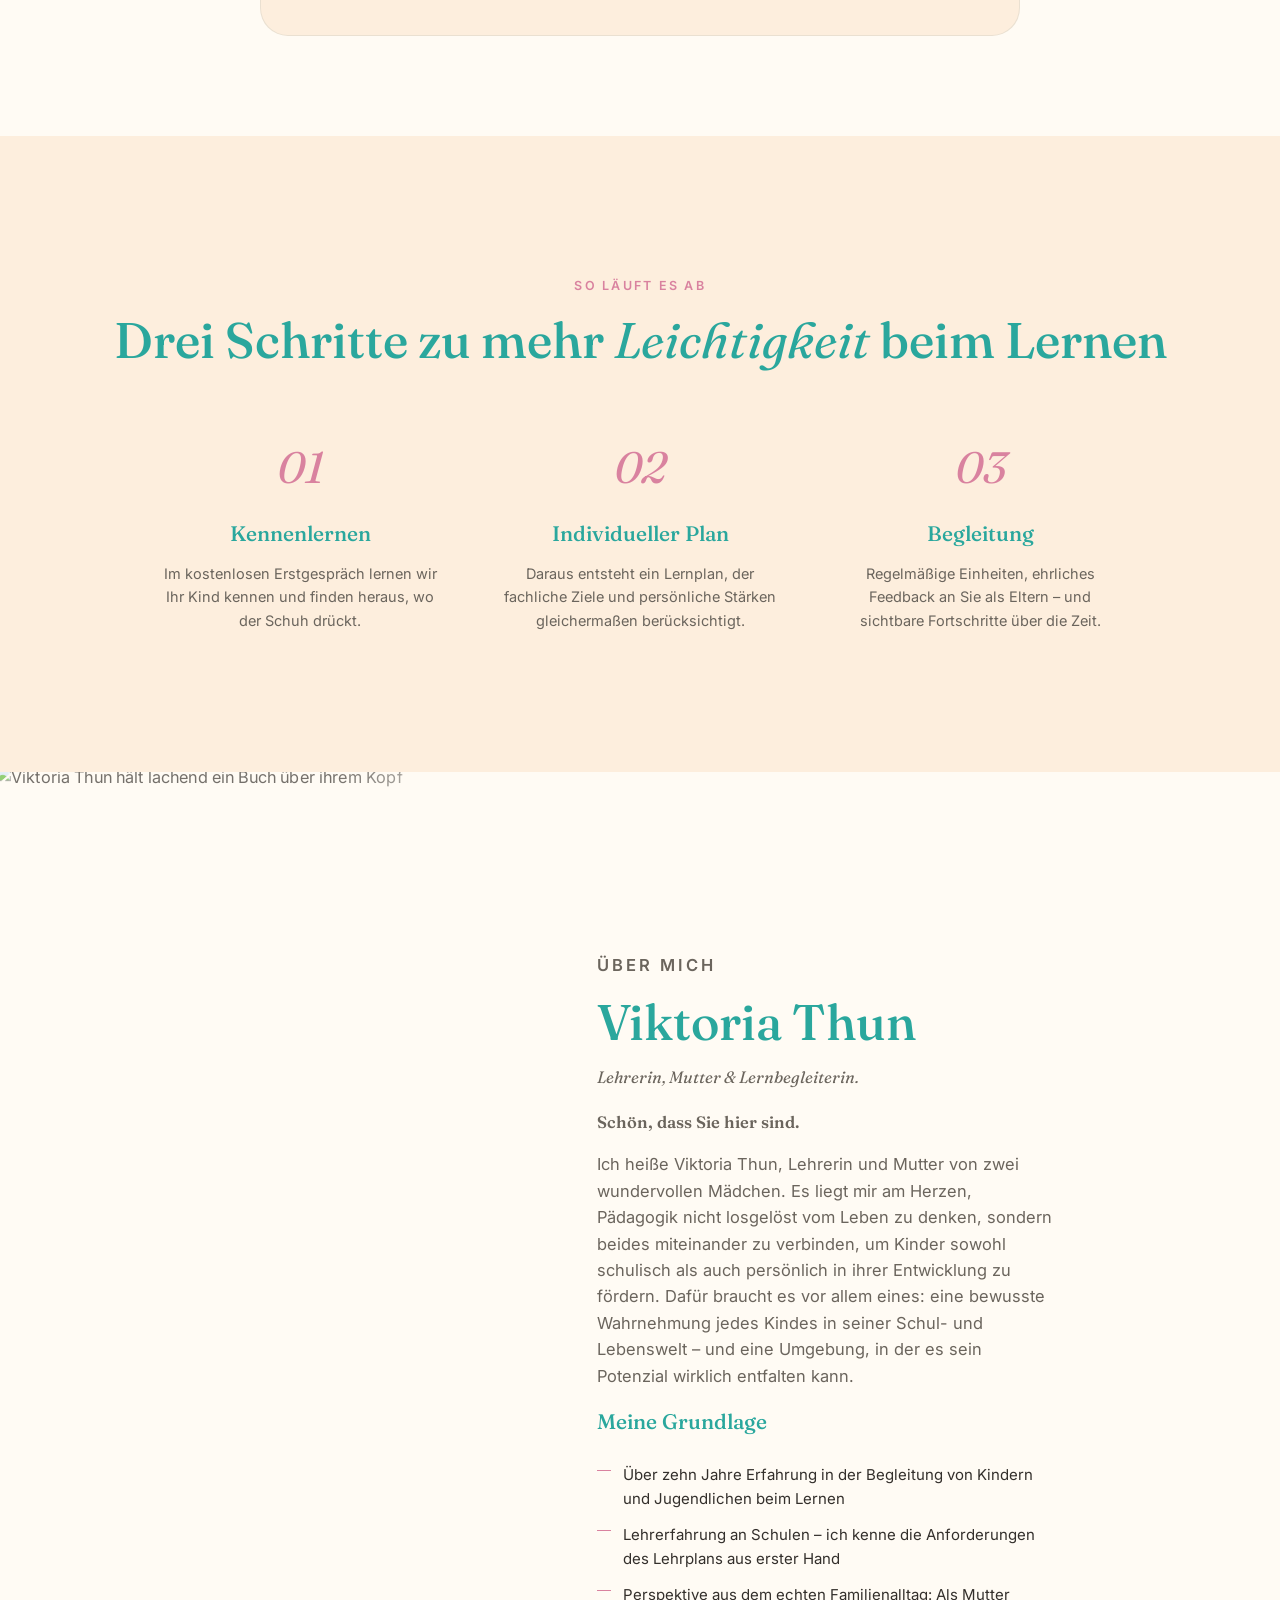
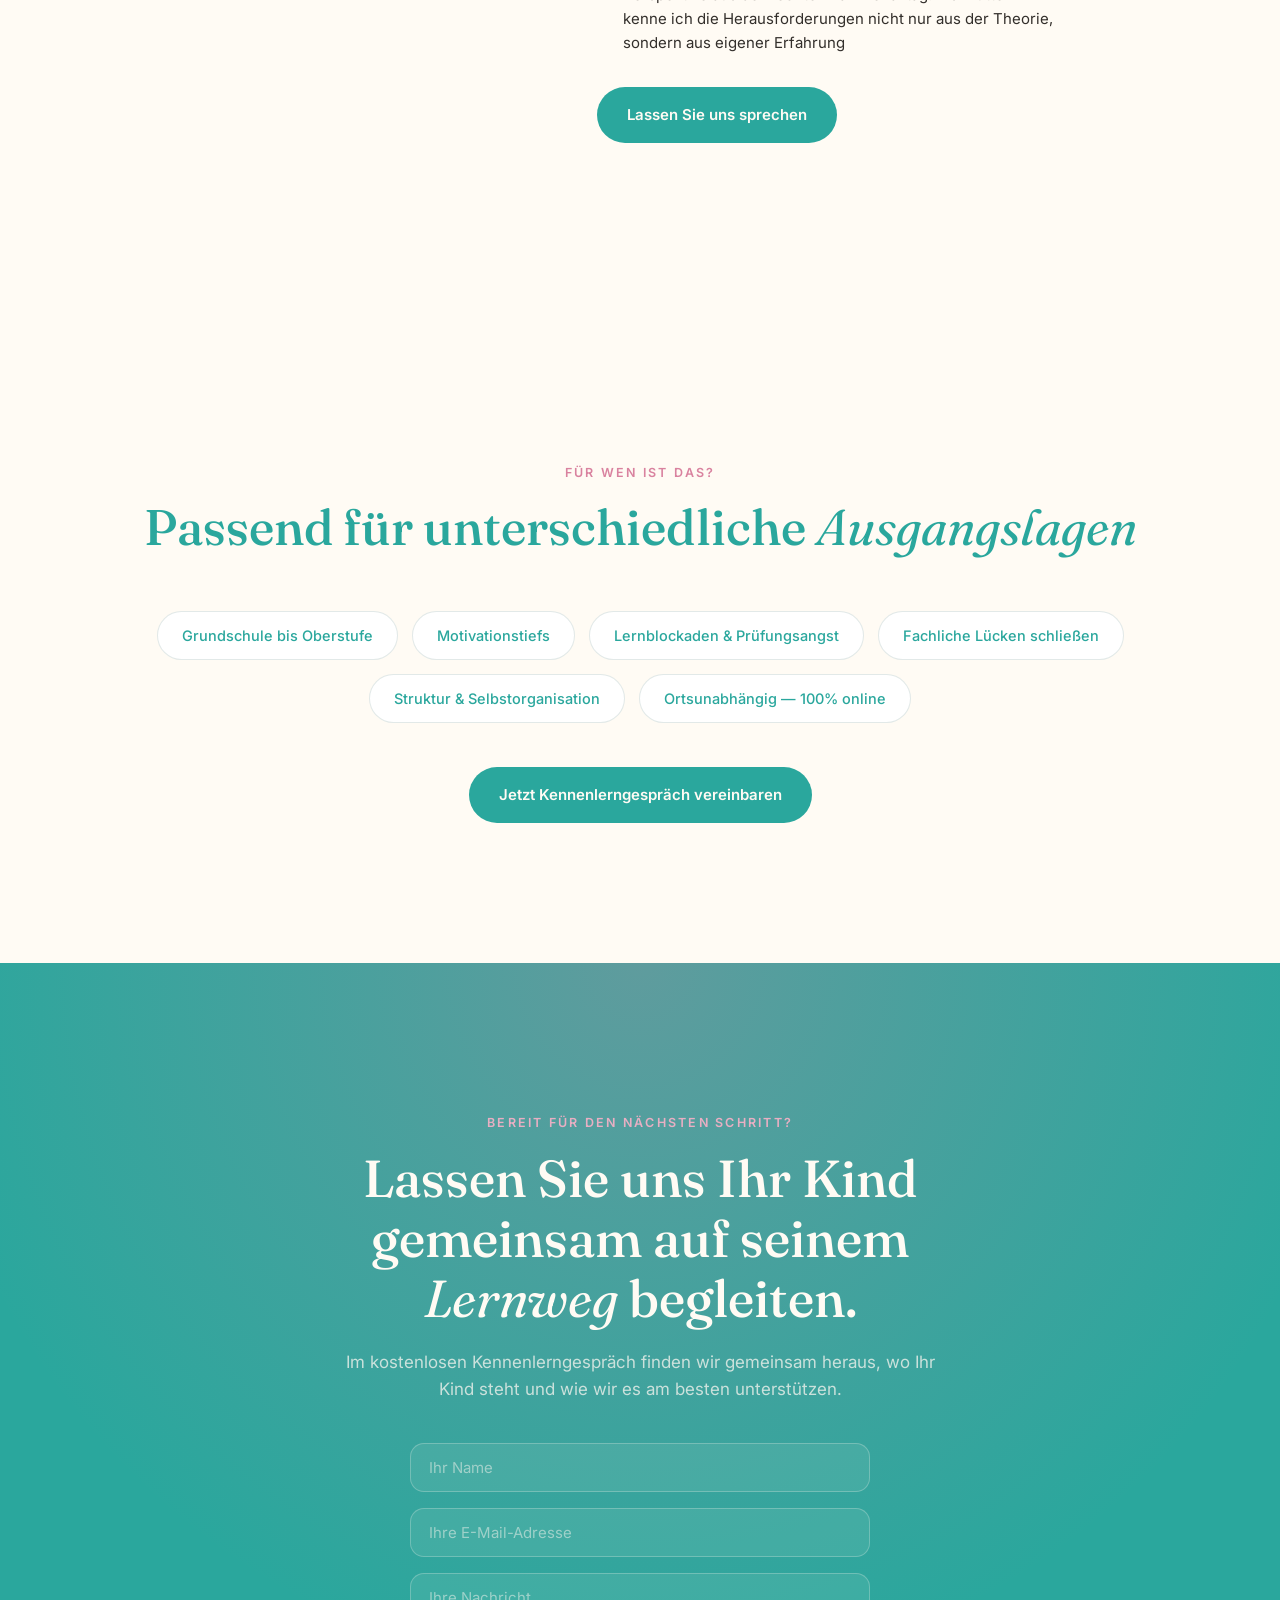
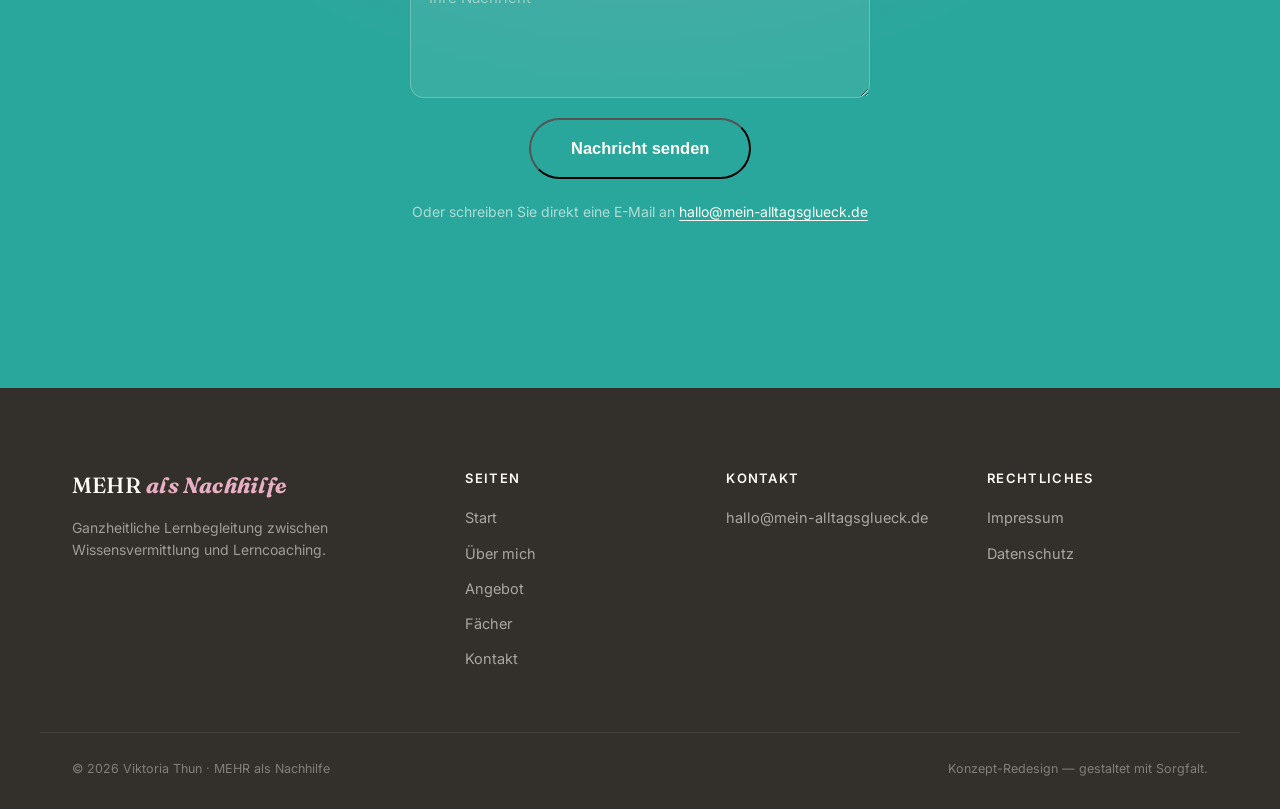
==== commit 9b4657d0: "Redirect contact form to a thank-you page on the own site Adds danke.html and sets the Web3Forms red" ====
--- a/index.html
+++ b/index.html
@@ -343,10 +343,11 @@
       <h2>Lassen Sie uns Ihr Kind gemeinsam auf seinem <span class="italic">Lernweg</span> begleiten.</h2>
       <p class="final-cta-sub">Im kostenlosen Kennenlerngespräch finden wir gemeinsam heraus, wo Ihr Kind steht und wie wir es am besten unterstützen.</p>
 
-      <form class="contact-form reveal" action="https://api.web3forms.com/submit" method="POST">
+      <form class="contact-form reveal" action="https://api.web3forms.com/submit" method="POST" id="contactForm">
         <input type="hidden" name="access_key" value="37ea3912-b923-4b10-af11-2d1855eedd0c">
         <input type="hidden" name="subject" value="Neue Anfrage über MEHR als Nachhilfe">
         <input type="hidden" name="from_name" value="MEHR als Nachhilfe – Kontaktformular">
+        <input type="hidden" name="redirect" value="danke.html">
         <input type="checkbox" name="botcheck" class="contact-form-hp" tabindex="-1" autocomplete="off">
 
         <input type="text" name="name" placeholder="Ihr Name" aria-label="Ihr Name" required>
--- a/css/style.css
+++ b/css/style.css
@@ -474,6 +474,11 @@
 .legal-block a:hover{color:var(--terracotta);}
 .legal-block ul{list-style:disc;padding-left:22px;margin:0 0 12px;}
 .legal-block li{font-size:15.5px;color:var(--ink-soft);margin-bottom:6px;}
+
+/* ============ THANK YOU ============ */
+.thankyou{padding:200px 0 160px;min-height:60vh;display:flex;align-items:center;}
+.thankyou-inner{max-width:640px;margin:0 auto;text-align:center;}
+.thankyou-actions{display:flex;gap:18px;justify-content:center;flex-wrap:wrap;margin-top:36px;}
 .legal-placeholder{color:var(--terracotta);font-weight:600;}
 
 /* ============ RESPONSIVE ============ */
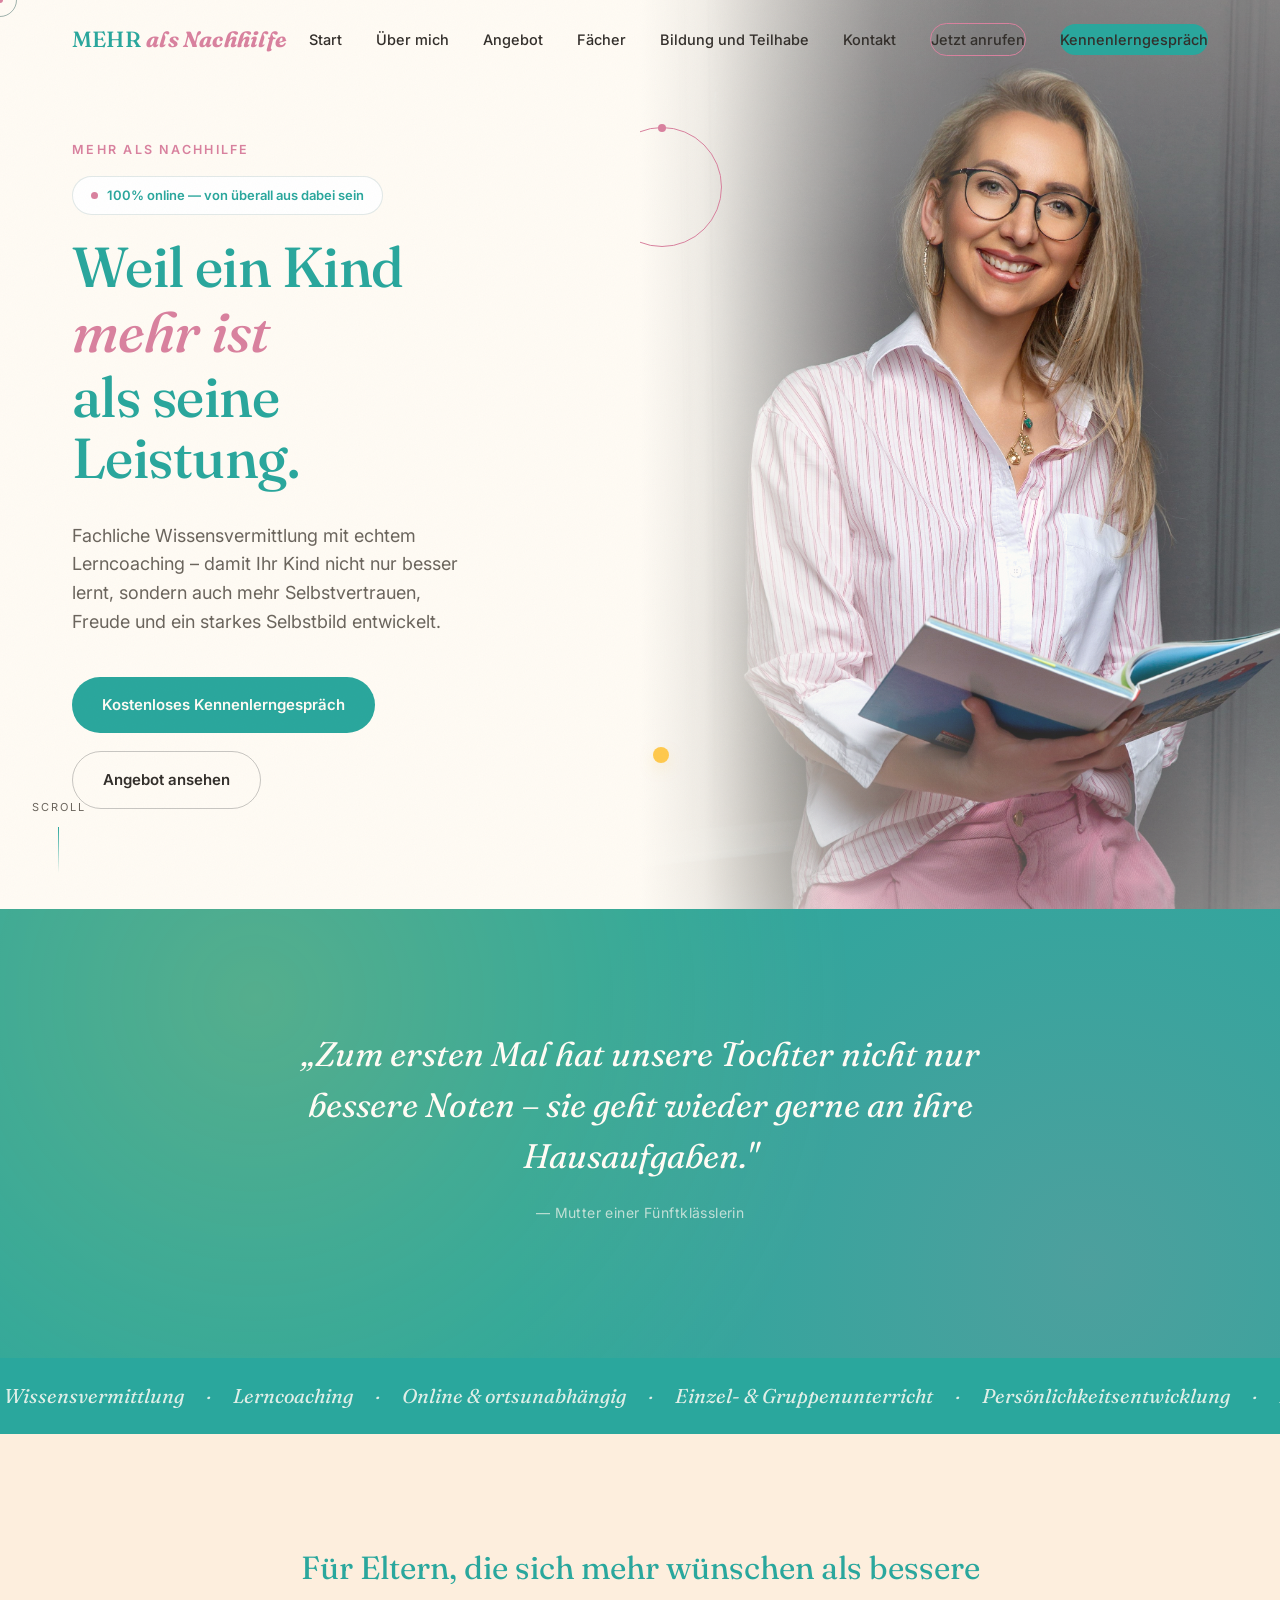
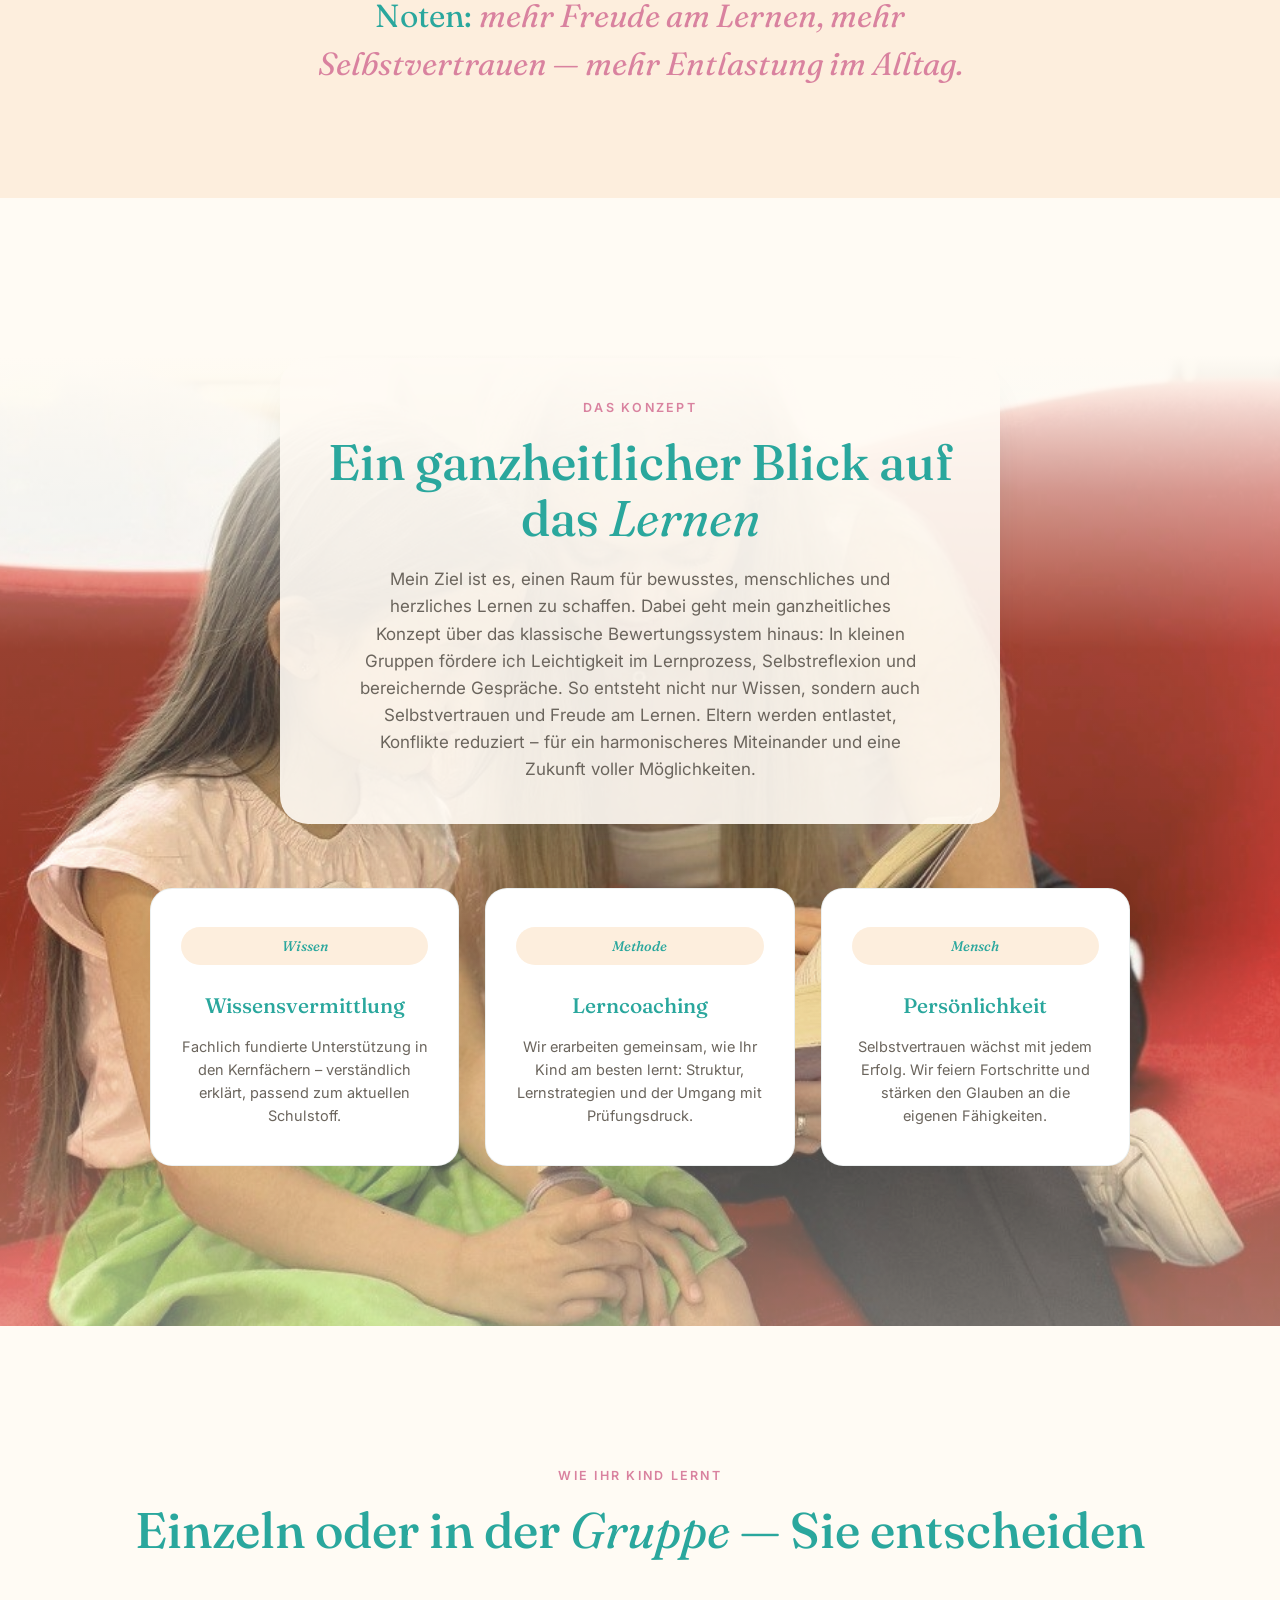
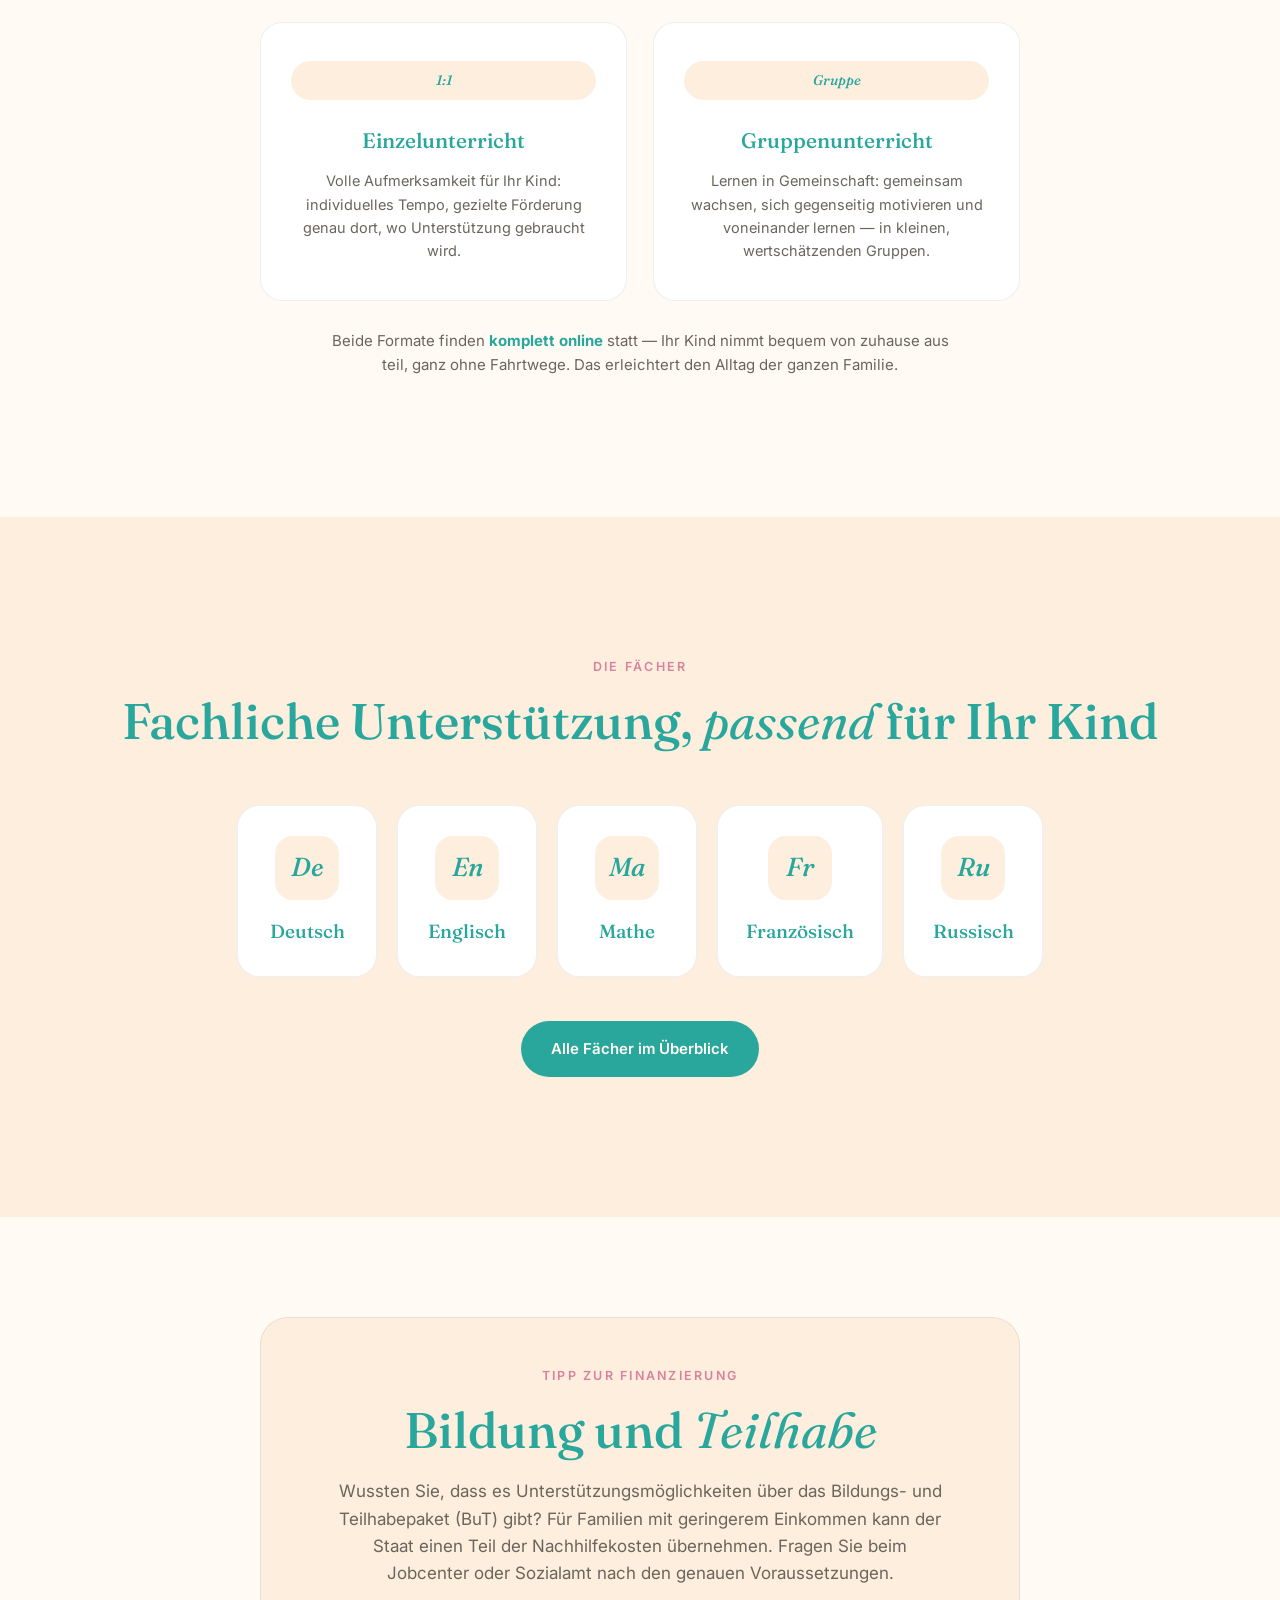
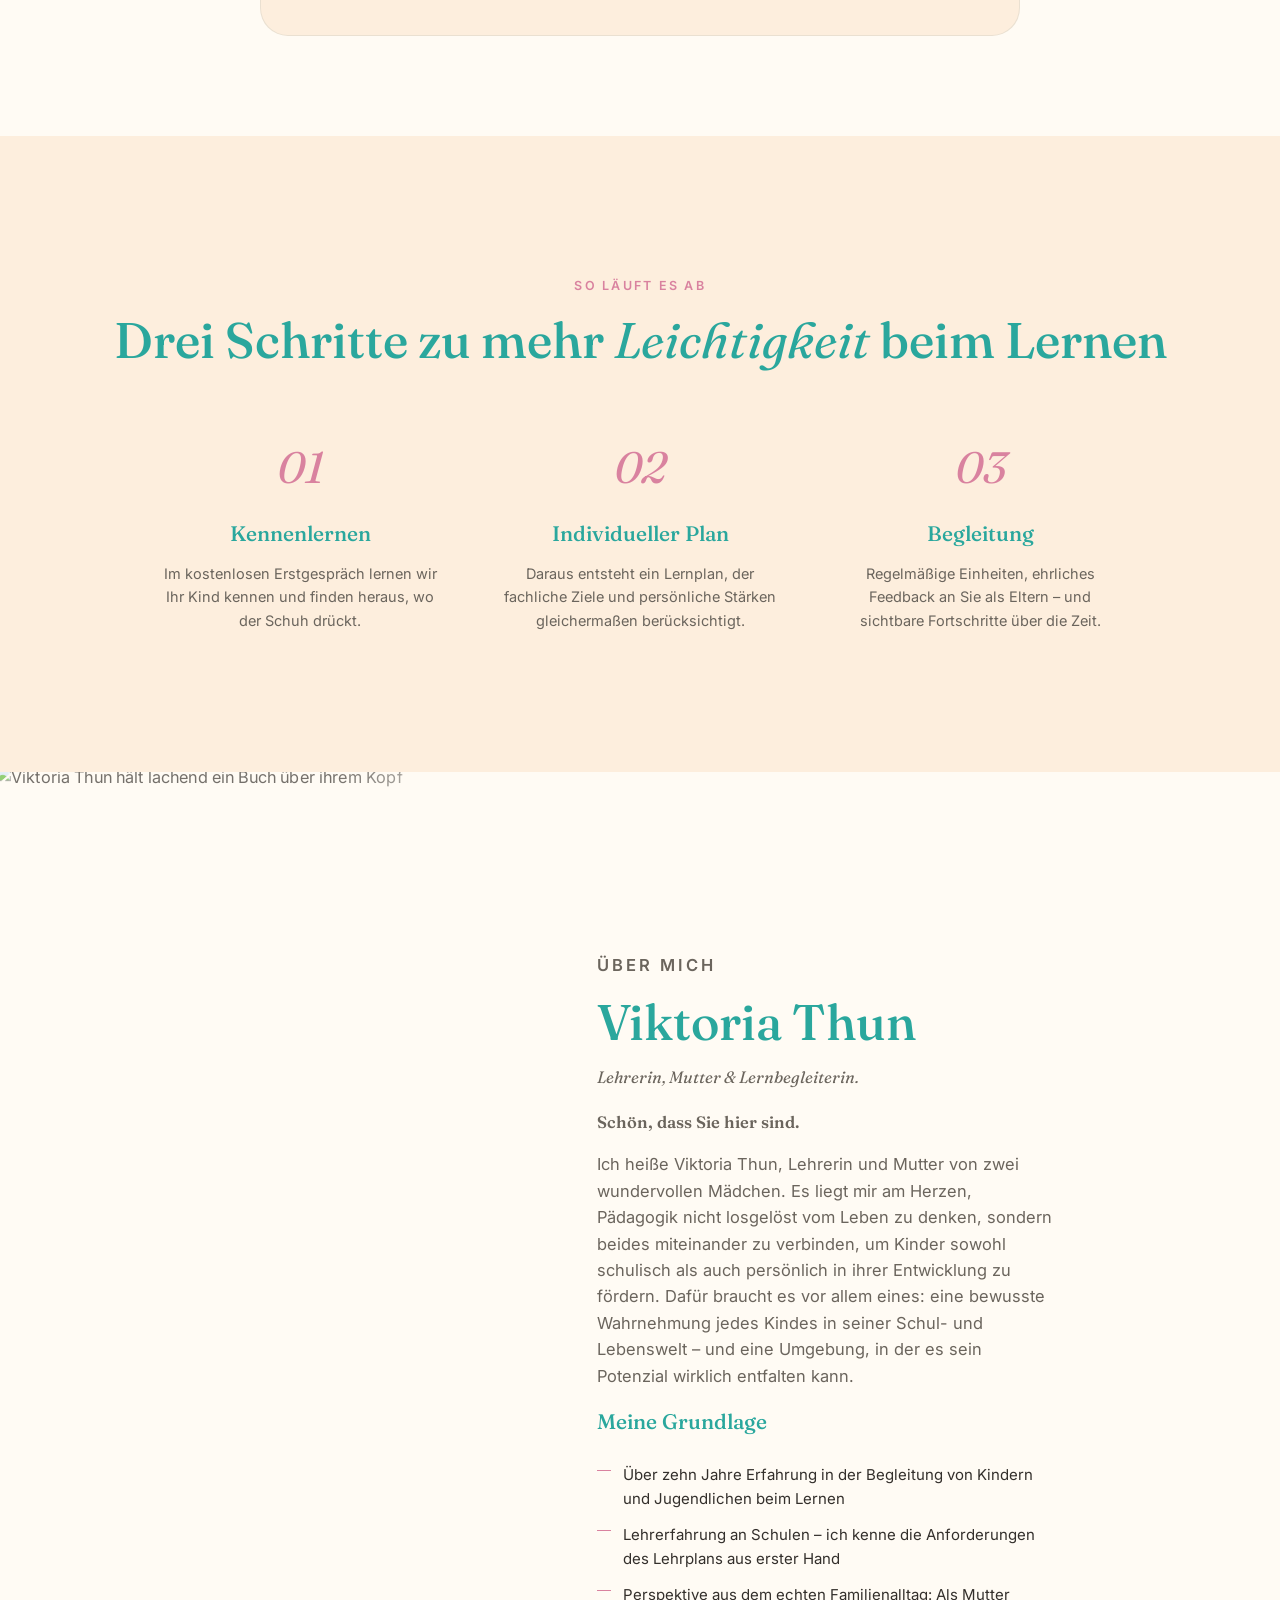
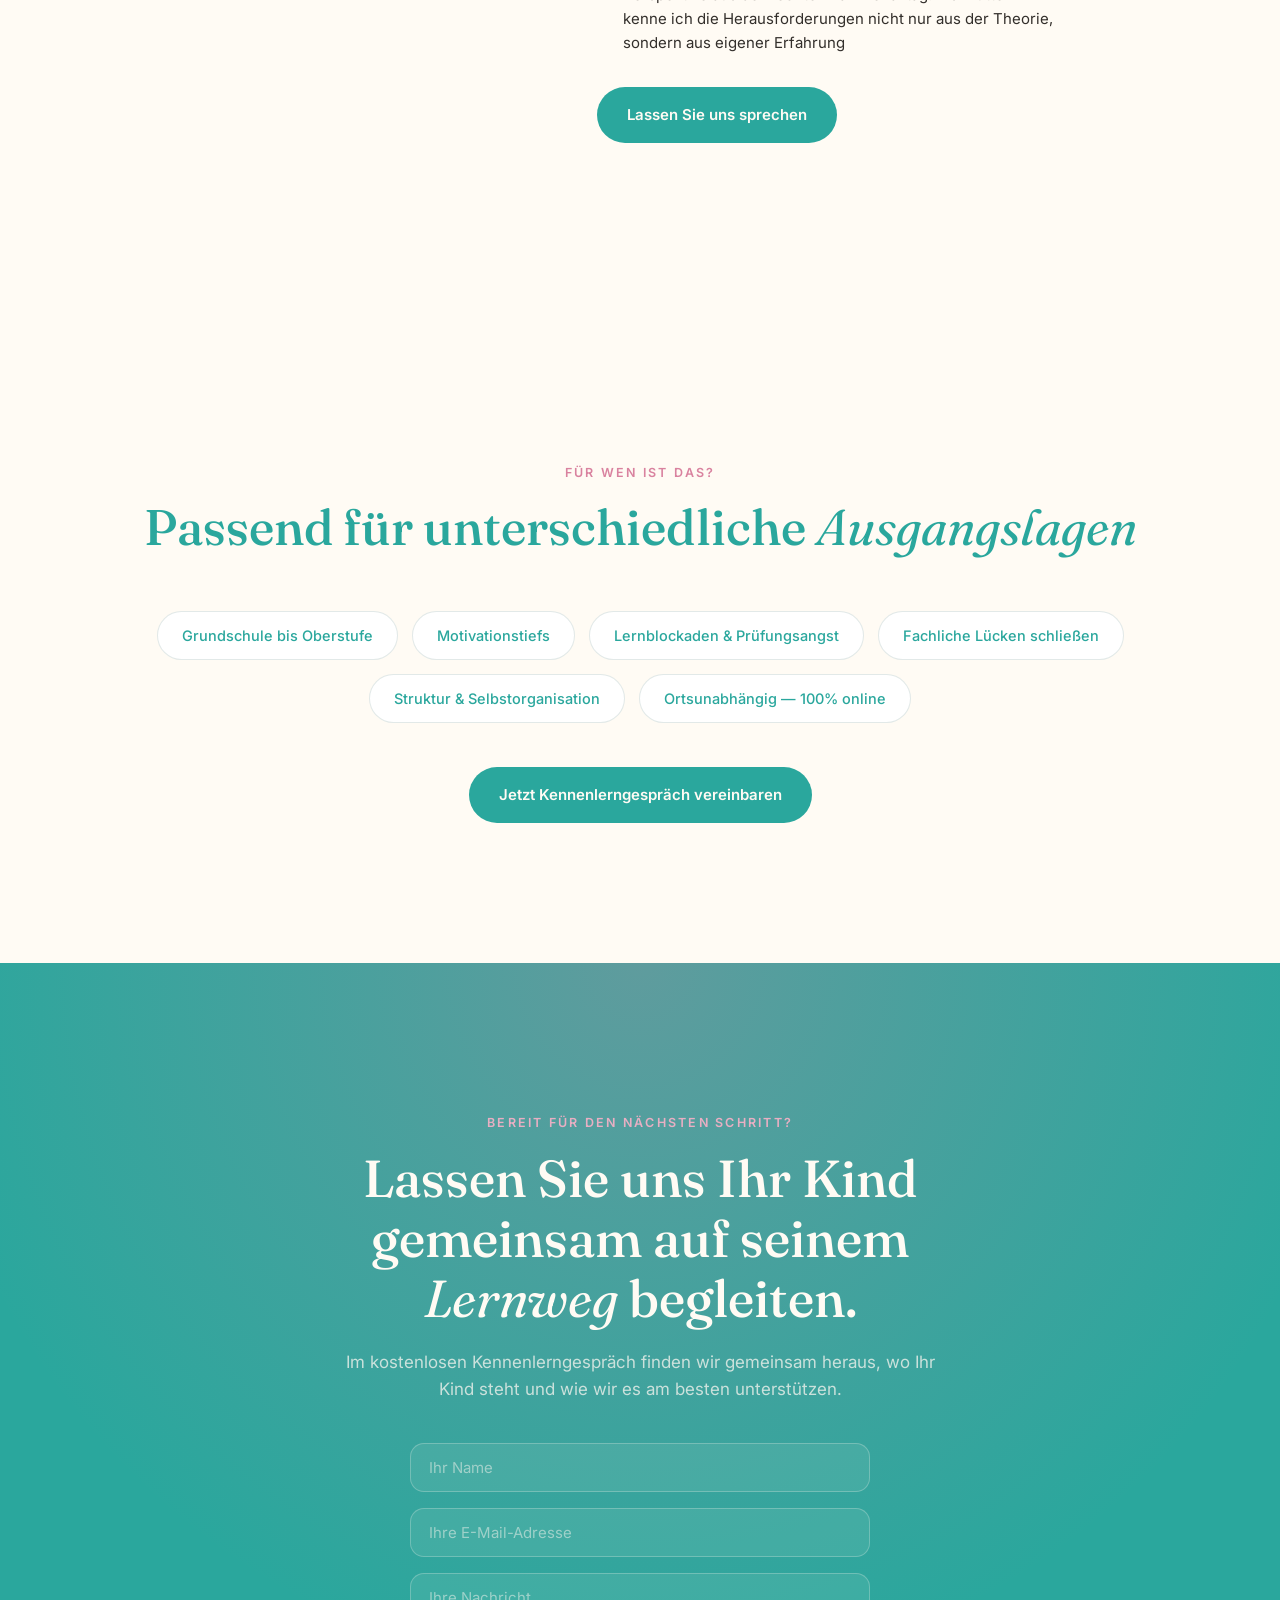
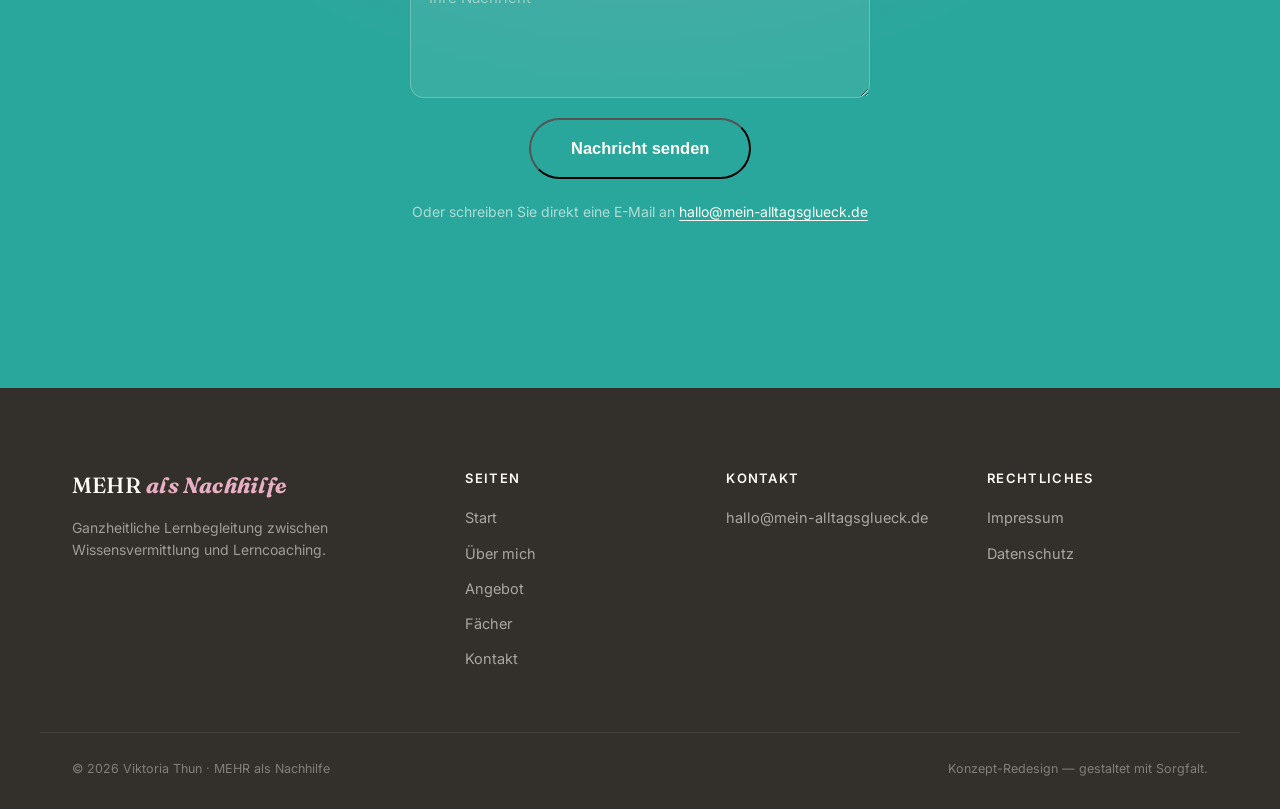
==== commit a250c56e: "Add "Jetzt anrufen" call button to navigation Adds a tel: link nav item on every page, fills in the " ====
--- a/index.html
+++ b/index.html
@@ -34,6 +34,7 @@
   "url": "https://mehr-als-nachhilfe.de/",
   "description": "Online-Nachhilfe und ganzheitliche Lernbegleitung in Deutsch, Englisch, Mathe, Französisch und Russisch – im Einzel- oder Gruppenunterricht.",
   "email": "hallo@mein-alltagsglueck.de",
+  "telephone": "+4917680288177",
   "areaServed": "DE",
   "availableLanguage": ["de"],
   "founder": {
@@ -68,6 +69,7 @@
       <a href="faecher.html" data-nav>Fächer</a>
       <a href="#bildung-teilhabe" data-nav>Bildung und Teilhabe</a>
       <a href="#kontakt" data-nav>Kontakt</a>
+      <a href="tel:+4917680288177" data-nav class="nav-call">Jetzt anrufen</a>
       <a href="#kontakt" data-nav class="nav-cta">Kennenlerngespräch</a>
     </nav>
     <button class="burger" id="burger" aria-label="Menü öffnen">
@@ -347,7 +349,7 @@
         <input type="hidden" name="access_key" value="37ea3912-b923-4b10-af11-2d1855eedd0c">
         <input type="hidden" name="subject" value="Neue Anfrage über MEHR als Nachhilfe">
         <input type="hidden" name="from_name" value="MEHR als Nachhilfe – Kontaktformular">
-        <input type="hidden" name="redirect" value="danke.html">
+        <input type="hidden" name="redirect" value="https://viktoriathun.github.io/VT-Mehr-als-Nachhilfe-Website/danke.html">
         <input type="checkbox" name="botcheck" class="contact-form-hp" tabindex="-1" autocomplete="off">
 
         <input type="text" name="name" placeholder="Ihr Name" aria-label="Ihr Name" required>
--- a/css/style.css
+++ b/css/style.css
@@ -100,16 +100,21 @@
 .main-nav a{
   position:relative;font-size:14.5px;font-weight:500;color:var(--ink);padding:4px 0;
 }
-.main-nav a:not(.nav-cta)::after{
+.main-nav a:not(.nav-cta):not(.nav-call)::after{
   content:'';position:absolute;left:0;bottom:0;width:0;height:1px;background:var(--terracotta);
   transition:width .3s var(--ease);
 }
-.main-nav a:not(.nav-cta):hover::after{width:100%;}
+.main-nav a:not(.nav-cta):not(.nav-call):hover::after{width:100%;}
 .nav-cta{
   background:var(--forest);color:var(--ivory);padding:10px 20px;border-radius:100px;
   transition:background .3s var(--ease),transform .3s var(--ease);
 }
 .nav-cta:hover{background:var(--terracotta);transform:translateY(-2px);}
+.nav-call{
+  border:1.5px solid var(--terracotta);color:var(--terracotta);padding:8.5px 18px;border-radius:100px;
+  transition:background .3s var(--ease),color .3s var(--ease),transform .3s var(--ease);
+}
+.nav-call:hover{background:var(--terracotta);color:var(--ivory);transform:translateY(-2px);}
 .burger{display:none;flex-direction:column;gap:5px;background:none;border:none;cursor:pointer;padding:8px;}
 .burger span{width:22px;height:2px;background:var(--forest);border-radius:2px;}
 
